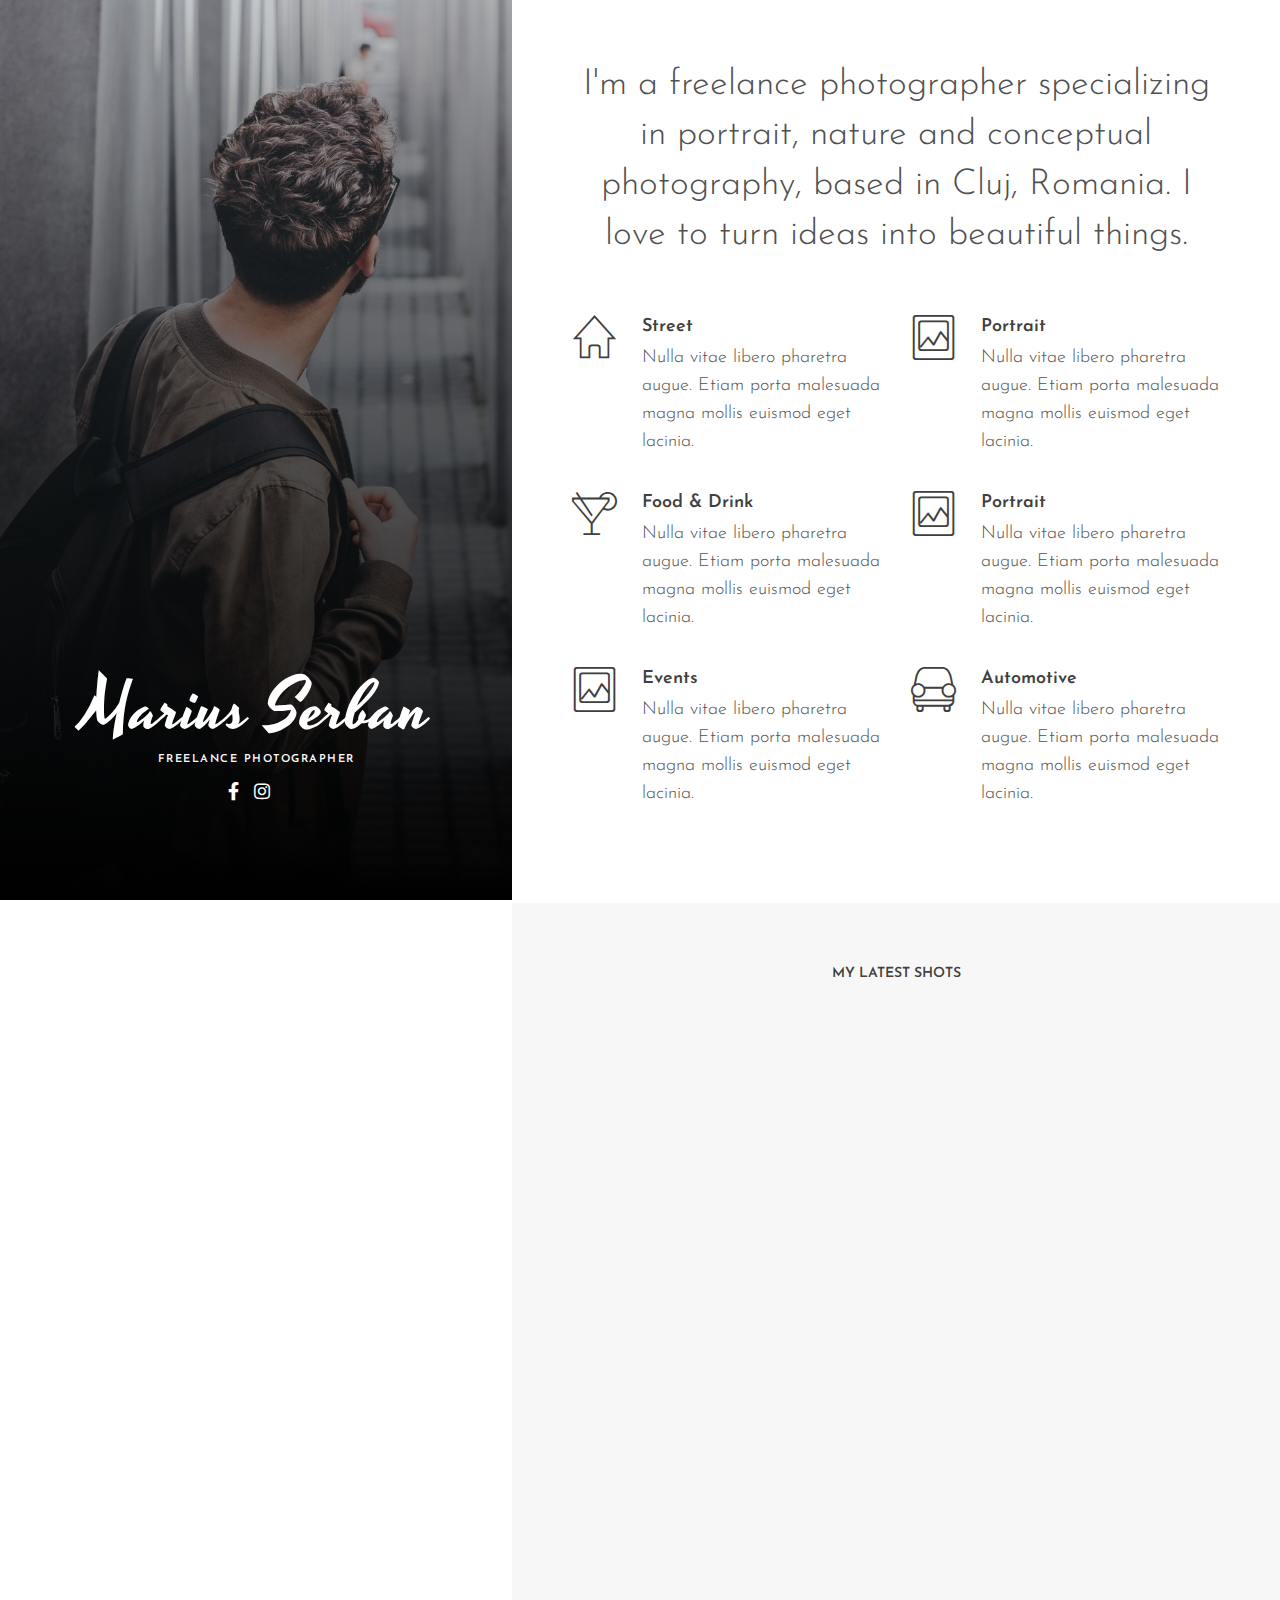
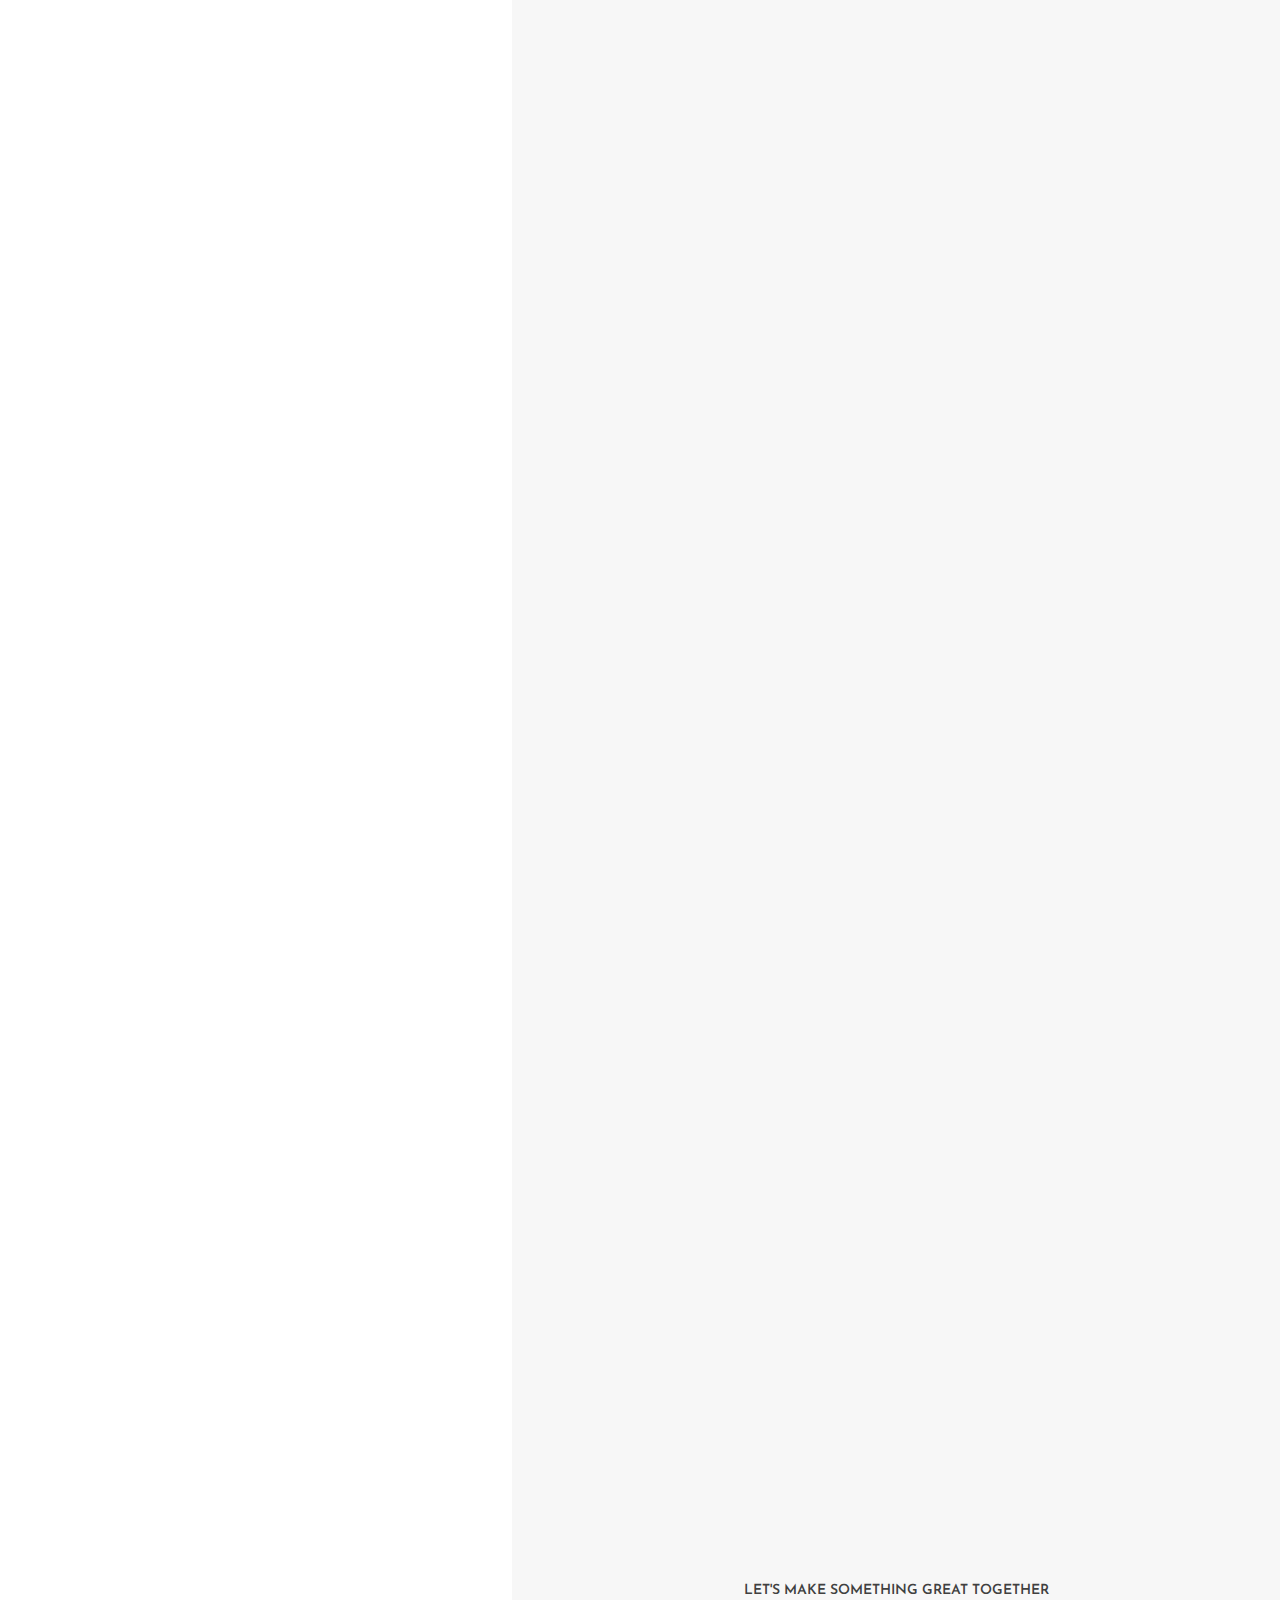
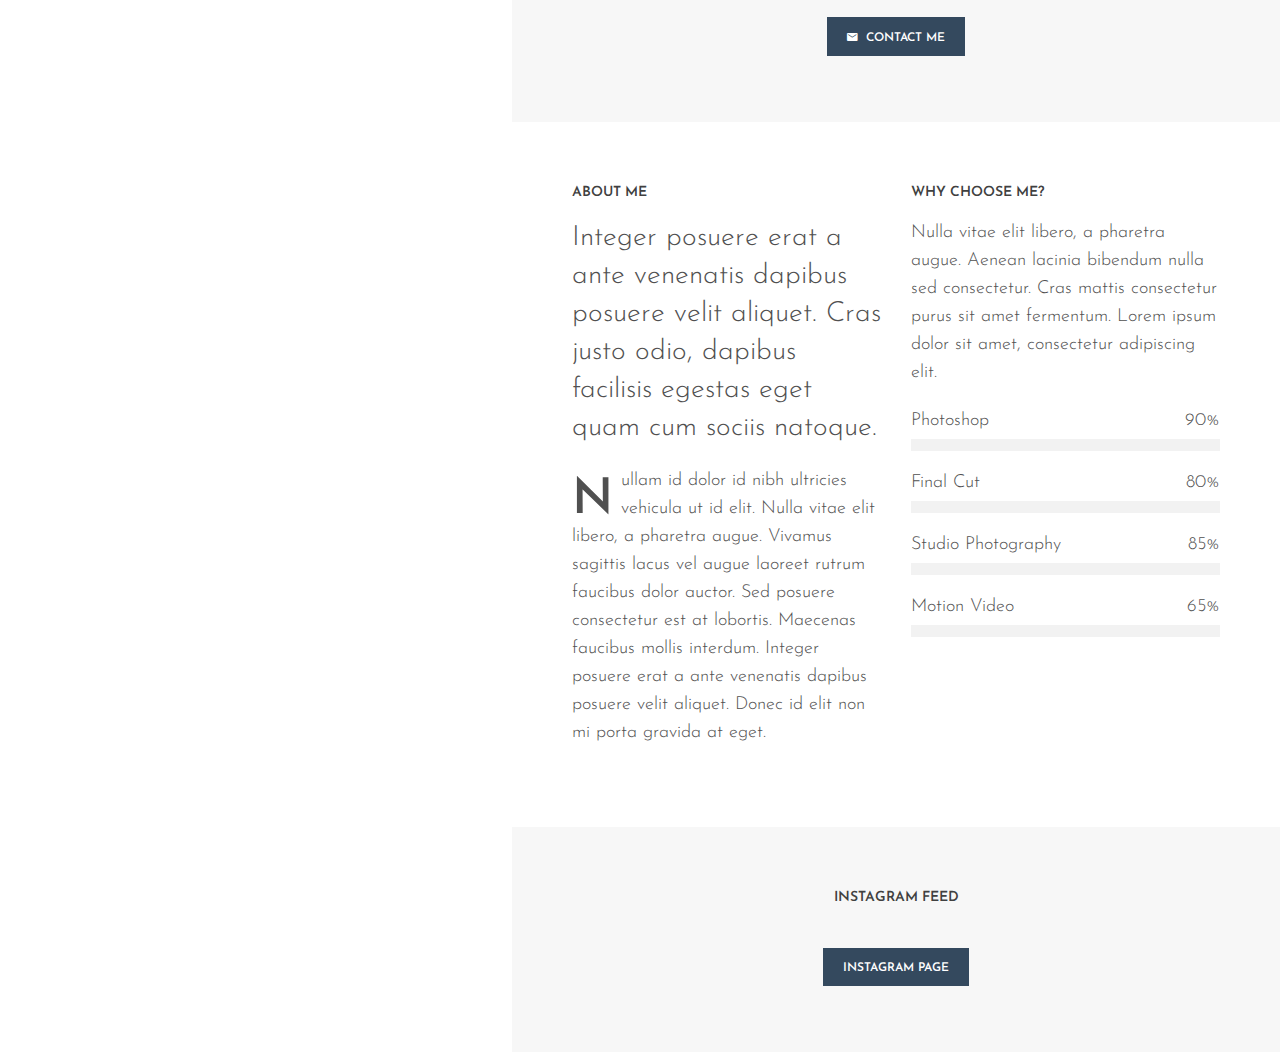
==== index.html @ 6bdd9903 "no message" ====
<!DOCTYPE html>
<html lang="en">
<head>
<meta charset="utf-8">
<meta name="viewport" content="width=device-width, initial-scale=1.0">
<meta name="description" content="">
<meta name="author" content="">
<link rel="shortcut icon" href="style/images/favicon.png">
<title>Marius</title>
<link rel="stylesheet" type="text/css" href="style/css/bootstrap.min.css">
<link rel="stylesheet" type="text/css" href="style/css/plugins.css">
<link rel="stylesheet" type="text/css" href="style.css">
<link rel="stylesheet" type="text/css" href="style/css/color/orange.css">
<link rel="stylesheet" type="text/css" href="style/type/icons.css">
<link href="https://cdnjs.cloudflare.com/ajax/libs/font-awesome/5.8.2/css/all.min.css" rel="stylesheet">
<link href="https://fonts.googleapis.com/css?family=Josefin+Sans:100,100i,300,300i,400,400i,600,600i,700,700i%7CYesteryear" rel="stylesheet">
</head>
<body>
<div class="content-wrapper">
  <div class="content-left">
    <div class="site-name">
      <div class="site-name-inner">
        <div class="logo"><a href="index.html">Marius Serban</a><span>freelance photographer</span></div>
        <ul class="social">
          <li> <a href="https://www.facebook.com/twistlemon/" target="_blank" rel="noopener noreferrer"><i class="fab fa-facebook-f"></i></a></li>
          <li> <a href="https://www.instagram.com/twistlemon/" target="_blank" rel="noopener noreferrer"><i class="fab fa-instagram"></i></a></li>
        </ul>
      </div>
    </div>
  </div>
  <div class="content-right">
    <div class="light-wrapper">
      <div class="inner">
        <div class="hero text-center">
          <p>I'm a freelance photographer specializing in portrait, nature and conceptual photography, based in Cluj, Romania. I love to turn ideas into beautiful things.</p>
        </div>
        <div class="row">
          <div class="col-sm-6">
            <div class="feature"> <span class="icon icon-m"><i class="budicon-home"></i></span>
              <h4>Street</h4>
              <p>Nulla vitae libero pharetra augue. Etiam porta malesuada magna mollis euismod eget lacinia.</p>
            </div>
          </div>
          <!--/column -->
          <div class="col-sm-6">
            <div class="feature"> <span class="icon icon-m"><i class="budicon-image"></i></span>
              <h4>Portrait</h4>
              <p>Nulla vitae libero pharetra augue. Etiam porta malesuada magna mollis euismod eget lacinia.</p>
            </div>
          </div>
          <!--/column -->
          <div class="col-sm-6">
            <div class="feature"> <span class="icon icon-m"><i class="budicon-cocktail"></i></span>
              <h4>Food & Drink</h4>
              <p>Nulla vitae libero pharetra augue. Etiam porta malesuada magna mollis euismod eget lacinia.</p>
            </div>
          </div>
          <!--/column -->
          <div class="col-sm-6">
            <div class="feature"> <span class="icon icon-m"><i class="budicon-image"></i></span>
              <h4>Portrait</h4>
              <p>Nulla vitae libero pharetra augue. Etiam porta malesuada magna mollis euismod eget lacinia.</p>
            </div>
          </div>
          <!--/column --> 
          <!--/column -->
          <div class="col-sm-6">
            <div class="feature"> <span class="icon icon-m"><i class="budicon-image"></i></span>
              <h4>Events</h4>
              <p>Nulla vitae libero pharetra augue. Etiam porta malesuada magna mollis euismod eget lacinia.</p>
            </div>
          </div>
          <!--/column --> 
          <!--/column -->
          <div class="col-sm-6">
            <div class="feature"> <span class="icon icon-m"><i class="budicon-car"></i></span>
              <h4>Automotive</h4>
              <p>Nulla vitae libero pharetra augue. Etiam porta malesuada magna mollis euismod eget lacinia.</p>
            </div>
          </div>
          <!--/column --> 
          
        </div>
        <!--/.row --> 
        
      </div>
      <!-- /.inner --> 
    </div>
    <!-- /.light-wrapper -->
    
    <div class="dark-wrapper">
      <div class="inner">
        <h2 class="section-title text-center">My Latest Shots</h2>
        <div class="collage-wrapper">
          <div id="collage-medium" class="collage effect-parent light-gallery">
            <div class="collage-image-wrapper">
              <div class="overlay"><a href="style/images/art/j1-full.jpg" class="lgitem" data-sub-html="#caption1"><img src="style/images/art/j1.jpg" style="width:675px; height:450px;" alt="" /></a>
                <div id="caption1" class="hidden">
                  <h3>Dapibus Mattis Magna</h3>
                  <p>Maecenas faucibus mollis interdum.</p>
                </div>
              </div>
            </div>
            <div class="collage-image-wrapper">
              <div class="overlay"><a href="style/images/art/j2-full.jpg" class="lgitem" data-sub-html="#caption2"><img src="style/images/art/j2.jpg" style="width:675px; height:450px;" alt="" /></a>
                <div id="caption2" class="hidden">
                  <h3>Nibh Sollicitudin Risus</h3>
                  <p>Integer posuere erat a ante venenatis dapibus posuere velit aliquet.</p>
                </div>
              </div>
            </div>
            <div class="collage-image-wrapper">
              <div class="overlay"><a href="style/images/art/j3-full.jpg" class="lgitem"><img src="style/images/art/j3.jpg" style="width:300px; height:450px;" alt="" /></a> </div>
            </div>
            <div class="collage-image-wrapper">
              <div class="overlay"><a href="style/images/art/j4-full.jpg" class="lgitem" data-sub-html="#caption4"><img src="style/images/art/j4.jpg" style="width:493px; height:450px;" alt="" /></a>
                <div id="caption4" class="hidden">
                  <h3>Nullam Cras Condimentum</h3>
                </div>
              </div>
            </div>
            <div class="collage-image-wrapper">
              <div class="overlay"><a href="style/images/art/j5-full.jpg" class="lgitem" data-sub-html="#caption5"><img src="style/images/art/j5.jpg" style="width:675px; height:450px;" alt="" /></a>
                <div id="caption5" class="hidden">
                  <h3>Ullamcorper Bibendum Ultricies</h3>
                  <p>Duis mollis, est non commodo luctus, nisi erat porttitor.</p>
                </div>
              </div>
            </div>
            <div class="collage-image-wrapper">
              <div class="overlay"><a href="style/images/art/j6-full.jpg" class="lgitem"><img src="style/images/art/j6.jpg" style="width:622px; height:450px;" alt="" /></a> </div>
            </div>
            <div class="collage-image-wrapper">
              <div class="overlay"><a href="style/images/art/j7-full.jpg" class="lgitem" data-sub-html="#caption7"><img src="style/images/art/j7.jpg" style="width:320px; height:450px;" alt="" /></a>
                <div id="caption7" class="hidden">
                  <h3>Mollis Sit Bibendum</h3>
                </div>
              </div>
            </div>
            <div class="collage-image-wrapper">
              <div class="overlay"><a href="style/images/art/j8-full.jpg" class="lgitem" data-sub-html="#caption8"><img src="style/images/art/j8.jpg" style="width:482px; height:450px;" alt="" /></a>
                <div id="caption8" class="hidden">
                  <h3>Malesuada Mollis Cras</h3>
                </div>
              </div>
            </div>
            <div class="collage-image-wrapper">
              <div class="overlay"><a href="style/images/art/j9-full.jpg" class="lgitem"><img src="style/images/art/j9.jpg" style="width:598px; height:450px;" alt="" /></a> </div>
            </div>
            <div class="collage-image-wrapper">
              <div class="overlay"><a href="style/images/art/j10-full.jpg" class="lgitem" data-sub-html="#caption10"><img src="style/images/art/j10.jpg" style="width:675px; height:450px;" alt="" /></a>
                <div id="caption10" class="hidden">
                  <h3>Malesuada Tellus Ridiculus</h3>
                  <p>Duis mollis, est non commodo luctus, nisi erat porttitor ligula.</p>
                </div>
              </div>
            </div>
            <div class="collage-image-wrapper">
              <div class="overlay"><a href="style/images/art/j11-full.jpg" class="lgitem" data-sub-html="#caption11"><img src="style/images/art/j11.jpg" style="width:675px; height:450px;" alt="" /></a>
                <div id="caption11" class="hidden">
                  <h3>Cursus Ligula Malesuada</h3>
                </div>
              </div>
            </div>
            <div class="collage-image-wrapper">
              <div class="overlay"><a href="style/images/art/j12-full.jpg" class="lgitem"><img src="style/images/art/j12.jpg" style="width:680px; height:450px;" alt="" /></a> </div>
            </div>
            <div class="collage-image-wrapper">
              <div class="overlay"><a href="style/images/art/j13-full.jpg" class="lgitem" data-sub-html="#caption13"><img src="style/images/art/j13.jpg" style="width:675px; height:450px;" alt="" /></a>
                <div id="caption13" class="hidden">
                  <h3>Mollis Vulputate Lorem</h3>
                </div>
              </div>
            </div>
            <div class="collage-image-wrapper">
              <div class="overlay"><a href="style/images/art/j14-full.jpg" class="lgitem" data-sub-html="#caption14"><img src="style/images/art/j14.jpg" style="width:300px; height:450px;" alt="" /></a>
                <div id="caption14" class="hidden">
                  <h3>Ligula Ullamcorper Fusce</h3>
                </div>
              </div>
            </div>
            <div class="collage-image-wrapper">
              <div class="overlay"><a href="style/images/art/j15-full.jpg" class="lgitem" data-sub-html="#caption15"><img src="style/images/art/j15.jpg" style="width:675px; height:450px;" alt="" /></a>
                <div id="caption15" class="hidden">
                  <h3>Tellus Consectetur Bibendum</h3>
                </div>
              </div>
            </div>
            <div class="collage-image-wrapper">
              <div class="overlay"><a href="style/images/art/j16-full.jpg" class="lgitem"><img src="style/images/art/j16.jpg" style="width:299px; height:450px;" alt="" /></a> </div>
            </div>
            <div class="collage-image-wrapper">
              <div class="overlay"><a href="style/images/art/j17-full.jpg" class="lgitem" data-sub-html="#caption17"><img src="style/images/art/j17.jpg" style="width:542px; height:450px;" alt="" /></a>
                <div id="caption17" class="hidden">
                  <h3>Ipsum Pellentesque Lorem Adipiscing</h3>
                  <p>Fusce dapibus, tellus ac cursus commodo, tortor mauris.</p>
                </div>
              </div>
            </div>
            <div class="collage-image-wrapper">
              <div class="overlay"><a href="style/images/art/j18-full.jpg" class="lgitem" data-sub-html="#caption18"><img src="style/images/art/j18.jpg" style="width:344px; height:450px;" alt="" /></a>
                <div id="caption18" class="hidden">
                  <h3>Condimentum Malesuada Ridiculus</h3>
                </div>
              </div>
            </div>
            <div class="collage-image-wrapper">
              <div class="overlay"><a href="style/images/art/j19-full.jpg" class="lgitem" data-sub-html="#caption19"><img src="style/images/art/j19.jpg" style="width:559px; height:450px;" alt="" /></a>
                <div id="caption19" class="hidden">
                  <h3>Cras Quam Venenatis</h3>
                </div>
              </div>
            </div>
            <div class="collage-image-wrapper">
              <div class="overlay"><a href="style/images/art/j20-full.jpg" class="lgitem" data-sub-html="#caption20"><img src="style/images/art/j20.jpg" style="width:308px; height:450px;" alt="" /></a>
                <div id="caption20" class="hidden">
                  <h3>Venenatis Pharetra Commodo</h3>
                </div>
              </div>
            </div>
            <div class="collage-image-wrapper">
              <div class="overlay"><a href="style/images/art/j21-full.jpg" class="lgitem"><img src="style/images/art/j21.jpg" style="width:639px; height:450px;" alt="" /></a> </div>
            </div>
          </div>
        </div>
        <div class="divide40"></div>
        <h2 class="section-title text-center">Let's make something great together</h2>
        <div class="text-center"><a href="index.html#modalcontact" data-toggle="modal" data-target="#modalcontact" class="btn btn-icon"><i class="ion-android-mail"></i> Contact Me</a></div>
        <div class="modal inverse-wrapper modal-transparent move-from-top" id="modalcontact" tabindex="-1" role="dialog"> <a href="index.html#" class="btn close-button" data-dismiss="modal" aria-label="Close"></a>
          <div class="modal-dialog modal-lg" role="document">
            <div class="modal-content">
              <div class="row">
                <div class="col-sm-4 text-center"> <span class="icon icon-m bm20"><i class="budicon-pin"></i></span>
                  <p>Moon Street Light Avenue<br>
                    14/05 Jupiter, JP 80630</p>
                </div>
                <!--/column -->
                <div class="col-sm-4 text-center"> <span class="icon icon-m bm20"><i class="budicon-telephone"></i></span>
                  <p>00 (123) 456 78 90<br>
                    00 (987) 654 32 10 </p>
                </div>
                <!--/column -->
                <div class="col-sm-4 text-center"> <span class="icon icon-m bm20"><i class="budicon-profile"></i></span>
                  <p><a class="nocolor line" href="mailto:#">manager@email.com</a><br>
                    <a class="nocolor line" href="mailto:#">asistant@email.com</a></p>
                </div>
                <!--/column --> 
              </div>
              <!--/.row -->
              
              <div class="divide50"></div>
              <h2 class="section-title text-center">Get in Touch</h2>
              <p class="text-center">Nullam quis risus eget urna mollis ornare vel eu leo. Fusce dapibus, tellus ac cursus commodo, tortor mauris condimentum nibh, ut fermentum massa justo sit amet risus. Integer posuere erat.</p>
              <div class="divide10"></div>
              <div class="form-container">
                <form action="contact/vanilla-form.php" method="post" class="vanilla vanilla-form" novalidate="novalidate">
                  <div class="row">
                    <div class="col-sm-6 rp10">
                      <div class="form-field">
                        <label>
                          <input type="text" name="name" placeholder="Your name" required="required">
                        </label>
                      </div>
                      <!--/.form-field --> 
                    </div>
                    <!--/column -->
                    <div class="col-sm-6 lp10">
                      <div class="form-field">
                        <label>
                          <input type="email" name="email" placeholder="Your e-mail" required="required">
                        </label>
                      </div>
                      <!--/.form-field --> 
                    </div>
                    <!--/column -->
                    <div class="col-sm-6 rp10">
                      <div class="form-field">
                        <label>
                          <input type="tel" name="tel" placeholder="Phone">
                        </label>
                      </div>
                      <!--/.form-field --> 
                    </div>
                    <!--/column -->
                    <div class="col-sm-6 lp10">
                      <div class="form-field">
                        <label class="custom-select">
                          <select name="department" required="required">
                            <option value="">Select Department</option>
                            <option value="Sales">Sales</option>
                            <option value="Marketing">Marketing</option>
                            <option value="Support">Customer Support</option>
                            <option value="Other">Other</option>
                          </select>
                          <span><!-- fake select handler --></span> </label>
                      </div>
                      <!--/.form-field --> 
                    </div>
                    <!--/column -->
                    
                    <div class="col-sm-12 text-center">
                      <textarea name="message" placeholder="Type your message here..." required="required"></textarea>
                      <div class="radio-set">
                        <label>Subject:</label>
                        <label>
                          <input type="radio" name="subject" value="General">
                          <span><!-- fake radio --></span> General</label>
                        <label>
                          <input type="radio" name="subject" value="Hi">
                          <span><!-- fake radio --></span> Say Hi</label>
                        <label>
                          <input type="radio" name="subject" value="Other">
                          <span><!-- fake radio --></span> Other</label>
                      </div>
                      <!--/.radio-set -->
                      <input type="submit" class="btn btn-submit" value="Send" data-error="Fix errors" data-processing="Sending..." data-success="Thank you!">
                      <footer class="notification-box"></footer>
                    </div>
                    <!--/column --> 
                    
                  </div>
                  <!--/.row -->
                  
                </form>
                <!--/.vanilla-form --> 
              </div>
              <!--/.form-container --> 
              
            </div>
          </div>
        </div>
        <!--/.modal --> 
        
      </div>
      <!-- /.inner --> 
    </div>
    <!-- /.dark-wrapper -->
    <div class="light-wrapper">
      <div class="inner">
        <div class="row">
          <div class="col-sm-6">
            <h2 class="section-title">About Me</h2>
            <p class="lead">Integer posuere erat a ante venenatis dapibus posuere velit aliquet. Cras justo odio, dapibus facilisis egestas eget quam cum sociis natoque.</p>
            <p><span class="dropcap">N</span>ullam id dolor id nibh ultricies vehicula ut id elit. Nulla vitae elit libero, a pharetra augue. Vivamus sagittis lacus vel augue laoreet rutrum faucibus dolor auctor. Sed posuere consectetur est at lobortis. Maecenas faucibus mollis interdum. Integer posuere erat a ante venenatis dapibus posuere velit aliquet. Donec id elit non mi porta gravida at eget.</p>
          </div>
          <!-- /column -->
          
          <div class="col-sm-6">
            <h2 class="section-title">Why Choose Me?</h2>
            <p>Nulla vitae elit libero, a pharetra augue. Aenean lacinia bibendum nulla sed consectetur. Cras mattis consectetur purus sit amet fermentum. Lorem ipsum dolor sit amet, consectetur adipiscing elit.</p>
            <ul class="progress-list">
              <li>
                <p>Photoshop <span>90%</span></p>
                <div class="progress plain forest">
                  <div class="bar" data-width="90"></div>
                </div>
              </li>
              <li>
                <p>Final Cut <span>80%</span></p>
                <div class="progress plain lime">
                  <div class="bar" data-width="80"></div>
                </div>
              </li>
              <li>
                <p>Studio Photography <span>85%</span></p>
                <div class="progress plain navy">
                  <div class="bar" data-width="85"></div>
                </div>
              </li>
              <li>
                <p>Motion Video <span>65%</span></p>
                <div class="progress plain rose">
                  <div class="bar" data-width="65"></div>
                </div>
              </li>
            </ul>
            <!-- /.progress-list --> 
            
          </div>
          <!-- /column --> 
        </div>
        <!-- /.row --> 
        
      </div>
      <!-- /.inner --> 
    </div>
    <!-- /.light-wrapper -->
    
    <div class="dark-wrapper">
      <div class="inner">
        <h2 class="section-title text-center">Instagram Feed</h2>
        <div class="tiles instagram">
          <div id="instafeed-full" class="items row row-offset-0"></div>
        </div>
        <!--/.tiles -->
        
        <div class="divide30"></div>
        <div class="text-center"><a href="https://www.instagram.com/twistlemon/" class="btn">Instagram page</a></div>
      </div>
      <!-- /.container --> 
    </div>
    <!-- /.inner --> 
    
  </div>
  <!-- /.content-right --> 
</div>
<!-- /.content-wrapper --> 
<!--<script async src='https://pepper.swat.io/embed.js?[base64]'></script>-->
<script type="text/javascript" src="style/js/jquery.min.js"></script> 
<script type="text/javascript" src="style/js/bootstrap.min.js"></script> 
<script type="text/javascript" src="style/js/plugins.js"></script> 
<script type="text/javascript" src="style/js/scripts.js"></script>
</body>
</html>
---- style/css/plugins.css ----
/*-------------------------------------------------------------------------------------
[TABLE OF CONTENTS]

01. LIGHTGALLERY
02. PRETTIFY
03. COLLAGEPLUS EFFECT
	
-------------------------------------------------------------------------------------*/
/*-----------------------------------------------------------------------------------*/
/*	01. LIGHTGALLERY
/*-----------------------------------------------------------------------------------*/
.lg-actions .lg-next,.lg-actions .lg-prev,.lg-sub-html,.lg-toolbar{background-color:rgba(0,0,0,.45);z-index:1080}#lg-counter,.lg-outer .lg-video-cont{vertical-align:middle;display:inline-block}@font-face{font-family:lg;src:url("../type/lg/lg-n1z373.eot");src:url("../type/lg/lg-.eot#iefixn1z373") format("embedded-opentype"),url("../type/lg/lg-n1z373.woff") format("woff"),url("../type/lg/lg-n1z373.ttf") format("truetype"),url("../type/lg/lg-n1z373.svg#lg") format("svg");font-weight:400;font-style:normal}.lg-icon{font-family:lg;speak:none;font-style:normal;font-weight:400;font-variant:normal;text-transform:none;line-height:1;-webkit-font-smoothing:antialiased;-moz-osx-font-smoothing:grayscale}.lg-actions .lg-next,.lg-actions .lg-prev{border-radius:2px;color:#999;cursor:pointer;display:block;font-size:22px;margin-top:-10px;padding:8px 10px 9px;position:absolute;top:50%}.lg-actions .lg-next.disabled,.lg-actions .lg-prev.disabled{pointer-events:none;opacity:.5}.lg-actions .lg-next:hover,.lg-actions .lg-prev:hover{color:#FFF}.lg-actions .lg-next{right:20px}.lg-actions .lg-next:before{content:"\e095"}.lg-actions .lg-prev{left:20px}.lg-actions .lg-prev:after{content:"\e094"}@-webkit-keyframes lg-right-end{0%,100%{left:0}50%{left:-30px}}@-moz-keyframes lg-right-end{0%,100%{left:0}50%{left:-30px}}@-ms-keyframes lg-right-end{0%,100%{left:0}50%{left:-30px}}@keyframes lg-right-end{0%,100%{left:0}50%{left:-30px}}@-webkit-keyframes lg-left-end{0%,100%{left:0}50%{left:30px}}@-moz-keyframes lg-left-end{0%,100%{left:0}50%{left:30px}}@-ms-keyframes lg-left-end{0%,100%{left:0}50%{left:30px}}@keyframes lg-left-end{0%,100%{left:0}50%{left:30px}}.lg-outer.lg-right-end .lg-object{-webkit-animation:lg-right-end .3s;-o-animation:lg-right-end .3s;animation:lg-right-end .3s;position:relative}.lg-outer.lg-left-end .lg-object{-webkit-animation:lg-left-end .3s;-o-animation:lg-left-end .3s;animation:lg-left-end .3s;position:relative}.lg-toolbar{left:0;position:absolute;top:0;width:100%}.lg-toolbar .lg-icon{color:#999;cursor:pointer;float:right;font-size:24px;height:47px;line-height:27px;padding:10px 0;text-align:center;width:50px;text-decoration:none!important;outline:0}.lg-toolbar .lg-icon:hover{color:#FFF}.lg-toolbar .lg-close:after{content:"\e070"}.lg-toolbar .lg-download:after{content:"\e0f2"}.lg-sub-html{bottom:0;color:#EEE;font-size:16px;left:0;padding:10px 40px;position:fixed;right:0;text-align:center}.lg-sub-html h4{margin:0;font-size:13px;font-weight:700}.lg-sub-html p{font-size:12px;margin:5px 0 0}#lg-counter{color:#999;font-size:16px;padding-left:20px;padding-top:12px}.lg-next,.lg-prev,.lg-toolbar{opacity:1;-webkit-transition:-webkit-transform .35s cubic-bezier(0,0,.25,1) 0s,opacity .35s cubic-bezier(0,0,.25,1) 0s;-moz-transition:-moz-transform .35s cubic-bezier(0,0,.25,1) 0s,opacity .35s cubic-bezier(0,0,.25,1) 0s;-o-transition:-o-transform .35s cubic-bezier(0,0,.25,1) 0s,opacity .35s cubic-bezier(0,0,.25,1) 0s;transition:transform .35s cubic-bezier(0,0,.25,1) 0s,opacity .35s cubic-bezier(0,0,.25,1) 0s}.lg-hide-items .lg-prev{opacity:0;-webkit-transform:translate3d(-10px,0,0);transform:translate3d(-10px,0,0)}.lg-hide-items .lg-next{opacity:0;-webkit-transform:translate3d(10px,0,0);transform:translate3d(10px,0,0)}.lg-hide-items .lg-toolbar{opacity:0;-webkit-transform:translate3d(0,-10px,0);transform:translate3d(0,-10px,0)}body:not(.lg-from-hash) .lg-outer.lg-start-zoom .lg-object{-webkit-transform:scale3d(.5,.5,.5);transform:scale3d(.5,.5,.5);opacity:0;-webkit-transition:-webkit-transform 250ms ease 0s,opacity 250ms!important;-moz-transition:-moz-transform 250ms ease 0s,opacity 250ms!important;-o-transition:-o-transform 250ms ease 0s,opacity 250ms!important;transition:transform 250ms ease 0s,opacity 250ms!important;-webkit-transform-origin:50% 50%;-moz-transform-origin:50% 50%;-ms-transform-origin:50% 50%;transform-origin:50% 50%}body:not(.lg-from-hash) .lg-outer.lg-start-zoom .lg-item.lg-complete .lg-object{-webkit-transform:scale3d(1,1,1);transform:scale3d(1,1,1);opacity:1}.lg-outer .lg-thumb-outer{background-color:#0D0A0A;bottom:0;position:absolute;width:100%;z-index:1080;max-height:350px;-webkit-transform:translate3d(0,100%,0);transform:translate3d(0,100%,0);-webkit-transition:-webkit-transform .25s cubic-bezier(0,0,.25,1) 0s;-moz-transition:-moz-transform .25s cubic-bezier(0,0,.25,1) 0s;-o-transition:-o-transform .25s cubic-bezier(0,0,.25,1) 0s;transition:transform .25s cubic-bezier(0,0,.25,1) 0s}.lg-outer .lg-thumb-outer.lg-grab .lg-thumb-item{cursor:-webkit-grab;cursor:-moz-grab;cursor:-o-grab;cursor:-ms-grab;cursor:grab}.lg-outer .lg-thumb-outer.lg-grabbing .lg-thumb-item{cursor:move;cursor:-webkit-grabbing;cursor:-moz-grabbing;cursor:-o-grabbing;cursor:-ms-grabbing;cursor:grabbing}.lg-outer .lg-thumb-outer.lg-dragging .lg-thumb{-webkit-transition-duration:0s!important;transition-duration:0s!important}.lg-outer.lg-thumb-open .lg-thumb-outer{-webkit-transform:translate3d(0,0,0);transform:translate3d(0,0,0)}.lg-outer .lg-thumb{padding:10px 0;height:100%;margin-bottom:-5px}.lg-outer .lg-thumb-item{cursor:pointer;float:left;overflow:hidden;height:100%;border:2px solid #FFF;border-radius:4px;margin-bottom:5px}@media (min-width:1025px){.lg-outer .lg-thumb-item{-webkit-transition:border-color .25s ease;-o-transition:border-color .25s ease;transition:border-color .25s ease}}.lg-outer .lg-thumb-item.active,.lg-outer .lg-thumb-item:hover{border-color:#a90707}.lg-outer .lg-thumb-item img{width:100%;height:100%}.lg-outer.lg-has-thumb .lg-item{padding-bottom:120px}.lg-outer.lg-can-toggle .lg-item{padding-bottom:0}.lg-outer.lg-pull-caption-up .lg-sub-html{-webkit-transition:bottom .25s ease;-o-transition:bottom .25s ease;transition:bottom .25s ease}.lg-outer.lg-pull-caption-up.lg-thumb-open .lg-sub-html{bottom:100px}.lg-outer .lg-toogle-thumb{background-color:#0D0A0A;border-radius:2px 2px 0 0;color:#999;cursor:pointer;font-size:24px;height:39px;line-height:27px;padding:5px 0;position:absolute;right:20px;text-align:center;top:-39px;width:50px}.lg-outer .lg-toogle-thumb:after{content:"\e1ff"}.lg-outer .lg-toogle-thumb:hover{color:#FFF}.lg-outer .lg-video-cont{max-width:1140px;max-height:100%;width:100%;padding:0 5px}.lg-outer .lg-video{width:100%;height:0;padding-bottom:56.25%;overflow:hidden;position:relative}.lg-outer .lg-video .lg-object{display:inline-block;position:absolute;top:0;left:0;width:100%!important;height:100%!important}.lg-outer .lg-video .lg-video-play{width:84px;height:59px;position:absolute;left:50%;top:50%;margin-left:-42px;margin-top:-30px;z-index:1080;cursor:pointer}.lg-outer .lg-has-vimeo .lg-video-play{background:url("http://themes.iki-bir.com/juno10/style/img/vimeo-play.png") no-repeat}.lg-outer .lg-has-vimeo:hover .lg-video-play{background:url("http://themes.iki-bir.com/juno10/style/img/vimeo-play.png") 0 -58px no-repeat}.lg-outer .lg-has-html5 .lg-video-play{background:url("http://themes.iki-bir.com/juno10/style/img/video-play.png") no-repeat;height:64px;margin-left:-32px;margin-top:-32px;width:64px;opacity:.8}.lg-outer .lg-has-html5:hover .lg-video-play{opacity:1}.lg-outer .lg-has-youtube .lg-video-play{background:url("http://themes.iki-bir.com/juno10/style/img/youtube-play.png") no-repeat}.lg-outer .lg-has-youtube:hover .lg-video-play{background:url("http://themes.iki-bir.com/juno10/style/img/youtube-play.png") 0 -60px no-repeat}.lg-outer .lg-video-object{width:100%!important;height:100%!important;position:absolute;top:0;left:0}.lg-outer .lg-has-video .lg-video-object{visibility:hidden}.lg-outer .lg-has-video.lg-video-palying .lg-object,.lg-outer .lg-has-video.lg-video-palying .lg-video-play{display:none}.lg-outer .lg-has-video.lg-video-palying .lg-video-object{visibility:visible}.lg-progress-bar{background-color:#333;height:5px;left:0;position:absolute;top:0;width:100%;z-index:1080;opacity:0;-webkit-transition:opacity 80ms ease 0s;-moz-transition:opacity 80ms ease 0s;-o-transition:opacity 80ms ease 0s;transition:opacity 80ms ease 0s}.lg-progress-bar .lg-progress{background-color:#a90707;height:5px;width:0}.lg-progress-bar.lg-start .lg-progress{width:100%}.lg-show-autoplay .lg-progress-bar{opacity:1}.lg-autoplay-button:after{content:"\e01d"}.lg-show-autoplay .lg-autoplay-button:after{content:"\e01a"}.lg-outer.lg-css3.lg-zoom-dragging .lg-item.lg-complete.lg-zoomable .lg-image,.lg-outer.lg-css3.lg-zoom-dragging .lg-item.lg-complete.lg-zoomable .lg-img-wrap{-webkit-transition-duration:0s;transition-duration:0s}.lg-outer .lg-item.lg-complete.lg-zoomable .lg-img-wrap{-webkit-transition:-webkit-transform .3s ease 0s;-moz-transition:-moz-transform .3s ease 0s;-o-transition:-o-transform .3s ease 0s;transition:transform .3s ease 0s;-webkit-transform:translate3d(0,0,0);transform:translate3d(0,0,0);-webkit-backface-visibility:hidden;-moz-backface-visibility:hidden;backface-visibility:hidden}.lg-outer .lg-item.lg-complete.lg-zoomable .lg-image{-webkit-transform:scale3d(1,1,1);transform:scale3d(1,1,1);-webkit-transition:-webkit-transform .3s ease 0s,opacity .15s!important;-moz-transition:-moz-transform .3s ease 0s,opacity .15s!important;-o-transition:-o-transform .3s ease 0s,opacity .15s!important;transition:transform .3s ease 0s,opacity .15s!important;-webkit-transform-origin:0 0;-moz-transform-origin:0 0;-ms-transform-origin:0 0;transform-origin:0 0;-webkit-backface-visibility:hidden;-moz-backface-visibility:hidden;backface-visibility:hidden}#lg-zoom-in:after{content:"\e311"}#lg-zoom-out{opacity:.5;pointer-events:none}#lg-zoom-out:after{content:"\e312"}.lg-zoomed #lg-zoom-out{opacity:1;pointer-events:auto}.lg-outer .lg-pager-outer{bottom:60px;left:0;position:absolute;right:0;text-align:center;z-index:1080;height:10px}.lg-outer .lg-pager-outer.lg-pager-hover .lg-pager-cont{overflow:visible}.lg-outer .lg-pager-cont{cursor:pointer;display:inline-block;overflow:hidden;position:relative;vertical-align:top;margin:0 5px}.lg-outer .lg-pager-cont:hover .lg-pager-thumb-cont{opacity:1;-webkit-transform:translate3d(0,0,0);transform:translate3d(0,0,0)}.lg-outer .lg-pager-cont.lg-pager-active .lg-pager{box-shadow:0 0 0 2px #fff inset}.lg-outer .lg-pager-thumb-cont{background-color:#fff;color:#FFF;bottom:100%;height:83px;left:0;margin-bottom:20px;margin-left:-60px;opacity:0;padding:5px;position:absolute;width:120px;border-radius:3px;-webkit-transition:opacity .15s ease 0s,-webkit-transform .15s ease 0s;-moz-transition:opacity .15s ease 0s,-moz-transform .15s ease 0s;-o-transition:opacity .15s ease 0s,-o-transform .15s ease 0s;transition:opacity .15s ease 0s,transform .15s ease 0s;-webkit-transform:translate3d(0,5px,0);transform:translate3d(0,5px,0)}.lg-outer .lg-pager-thumb-cont img{width:100%;height:100%}.lg-outer .lg-pager{background-color:rgba(255,255,255,.5);border-radius:50%;box-shadow:0 0 0 8px rgba(255,255,255,.7) inset;display:block;height:12px;-webkit-transition:box-shadow .3s ease 0s;-o-transition:box-shadow .3s ease 0s;transition:box-shadow .3s ease 0s;width:12px}.lg-outer .lg-pager:focus,.lg-outer .lg-pager:hover{box-shadow:0 0 0 8px #fff inset}.lg-outer .lg-caret{border-left:10px solid transparent;border-right:10px solid transparent;border-top:10px dashed;bottom:-10px;display:inline-block;height:0;left:50%;margin-left:-5px;position:absolute;vertical-align:middle;width:0}.lg-outer,.lg-outer .lg,.lg-outer .lg-inner{width:100%;height:100%}.lg-fullscreen:after{content:"\e20c"}.lg-fullscreen-on .lg-fullscreen:after{content:"\e20d"}.group:after,.group:before{display:table;content:"";line-height:0}.group:after{clear:both}.lg-outer{position:fixed;top:0;left:0;z-index:1050;opacity:0;-webkit-transition:opacity .15s ease 0s;-o-transition:opacity .15s ease 0s;transition:opacity .15s ease 0s}.lg-outer *{-webkit-box-sizing:border-box;-moz-box-sizing:border-box;box-sizing:border-box}.lg-outer.lg-visible{opacity:1}.lg-outer.lg-css3 .lg-item.lg-current,.lg-outer.lg-css3 .lg-item.lg-next-slide,.lg-outer.lg-css3 .lg-item.lg-prev-slide{-webkit-transition-duration:inherit!important;transition-duration:inherit!important;-webkit-transition-timing-function:inherit!important;transition-timing-function:inherit!important}.lg-outer.lg-css3.lg-dragging .lg-item.lg-current,.lg-outer.lg-css3.lg-dragging .lg-item.lg-next-slide,.lg-outer.lg-css3.lg-dragging .lg-item.lg-prev-slide{-webkit-transition-duration:0s!important;transition-duration:0s!important;opacity:1}.lg-outer.lg-grab img.lg-object{cursor:-webkit-grab;cursor:-moz-grab;cursor:-o-grab;cursor:-ms-grab;cursor:grab}.lg-outer.lg-grabbing img.lg-object{cursor:move;cursor:-webkit-grabbing;cursor:-moz-grabbing;cursor:-o-grabbing;cursor:-ms-grabbing;cursor:grabbing}.lg-outer .lg{position:relative;overflow:hidden;margin-left:auto;margin-right:auto;max-width:100%;max-height:100%}.lg-outer .lg-inner{position:absolute;left:0;top:0;white-space:nowrap}.lg-outer .lg-item{background:url("http://themes.iki-bir.com/juno10/style/img/loading.gif") center center no-repeat;display:none!important}.lg-outer.lg-css .lg-current,.lg-outer.lg-css3 .lg-current,.lg-outer.lg-css3 .lg-next-slide,.lg-outer.lg-css3 .lg-prev-slide{display:inline-block!important}.lg-outer .lg-img-wrap,.lg-outer .lg-item{display:inline-block;text-align:center;position:absolute;width:100%;height:100%}.lg-outer .lg-img-wrap:before,.lg-outer .lg-item:before{content:"";display:inline-block;height:50%;width:1px;margin-right:-1px}.lg-outer .lg-img-wrap{position:static;padding:0 5px}.lg-outer .lg-item.lg-complete{background-image:none}.lg-outer .lg-item.lg-current{z-index:1060}.lg-outer .lg-image{display:inline-block;vertical-align:middle;max-width:100%;max-height:100%;width:auto!important;height:auto!important}.lg-outer.lg-show-after-load .lg-item .lg-object,.lg-outer.lg-show-after-load .lg-item .lg-video-play{opacity:0;-webkit-transition:opacity .15s ease 0s;-o-transition:opacity .15s ease 0s;transition:opacity .15s ease 0s}.lg-outer.lg-show-after-load .lg-item.lg-complete .lg-object,.lg-outer.lg-show-after-load .lg-item.lg-complete .lg-video-play{opacity:1}.lg-outer .lg-empty-html,.lg-outer.lg-hide-download #lg-download{display:none}.lg-backdrop{position:fixed;top:0;left:0;right:0;bottom:0;z-index:1040;background-color:#000;opacity:0;-webkit-transition:opacity .15s ease 0s;-o-transition:opacity .15s ease 0s;transition:opacity .15s ease 0s}.lg-backdrop.in{opacity:1}.lg-css3.lg-no-trans .lg-current,.lg-css3.lg-no-trans .lg-next-slide,.lg-css3.lg-no-trans .lg-prev-slide{-webkit-transition:none 0s ease 0s!important;-moz-transition:none 0s ease 0s!important;-o-transition:none 0s ease 0s!important;transition:none 0s ease 0s!important}.lg-css3.lg-use-css3 .lg-item,.lg-css3.lg-use-left .lg-item{-webkit-backface-visibility:hidden;-moz-backface-visibility:hidden;backface-visibility:hidden}.lg-css3.lg-fade .lg-item{opacity:0}.lg-css3.lg-fade .lg-item.lg-current{opacity:1}.lg-css3.lg-fade .lg-item.lg-current,.lg-css3.lg-fade .lg-item.lg-next-slide,.lg-css3.lg-fade .lg-item.lg-prev-slide{-webkit-transition:opacity .1s ease 0s;-moz-transition:opacity .1s ease 0s;-o-transition:opacity .1s ease 0s;transition:opacity .1s ease 0s}.lg-css3.lg-slide.lg-use-css3 .lg-item{opacity:0}.lg-css3.lg-slide.lg-use-css3 .lg-item.lg-prev-slide{-webkit-transform:translate3d(-100%,0,0);transform:translate3d(-100%,0,0)}.lg-css3.lg-slide.lg-use-css3 .lg-item.lg-next-slide{-webkit-transform:translate3d(100%,0,0);transform:translate3d(100%,0,0)}.lg-css3.lg-slide.lg-use-css3 .lg-item.lg-current{-webkit-transform:translate3d(0,0,0);transform:translate3d(0,0,0);opacity:1}.lg-css3.lg-slide.lg-use-css3 .lg-item.lg-current,.lg-css3.lg-slide.lg-use-css3 .lg-item.lg-next-slide,.lg-css3.lg-slide.lg-use-css3 .lg-item.lg-prev-slide{-webkit-transition:-webkit-transform 1s cubic-bezier(0,0,.25,1) 0s,opacity .1s ease 0s;-moz-transition:-moz-transform 1s cubic-bezier(0,0,.25,1) 0s,opacity .1s ease 0s;-o-transition:-o-transform 1s cubic-bezier(0,0,.25,1) 0s,opacity .1s ease 0s;transition:transform 1s cubic-bezier(0,0,.25,1) 0s,opacity .1s ease 0s}.lg-css3.lg-slide.lg-use-left .lg-item{opacity:0;position:absolute;left:0}.lg-css3.lg-slide.lg-use-left .lg-item.lg-prev-slide{left:-100%}.lg-css3.lg-slide.lg-use-left .lg-item.lg-next-slide{left:100%}.lg-css3.lg-slide.lg-use-left .lg-item.lg-current{left:0;opacity:1}.lg-css3.lg-slide.lg-use-left .lg-item.lg-current,.lg-css3.lg-slide.lg-use-left .lg-item.lg-next-slide,.lg-css3.lg-slide.lg-use-left .lg-item.lg-prev-slide{-webkit-transition:left 1s cubic-bezier(0,0,.25,1) 0s,opacity .1s ease 0s;-moz-transition:left 1s cubic-bezier(0,0,.25,1) 0s,opacity .1s ease 0s;-o-transition:left 1s cubic-bezier(0,0,.25,1) 0s,opacity .1s ease 0s;transition:left 1s cubic-bezier(0,0,.25,1) 0s,opacity .1s ease 0s}
/*-----------------------------------------------------------------------------------*/
/*	02. PRETTIFY
/*-----------------------------------------------------------------------------------*/
.com { color: #93a1a1; }
.lit { color: #195f91; }
.pun, .opn, .clo { color: #93a1a1; }
.fun { color: #dc322f; }
.str, .atv { color: #D14; }
.kwd, .prettyprint .tag { color: #1e347b; }
.typ, .atn, .dec, .var { color: teal; }
.pln { color: #48484c; }

.prettyprint {
  padding: 8px;
  background-color: #f7f7f9;
  border: 1px solid #e1e1e8;
}
.prettyprint.linenums {
  -webkit-box-shadow: inset 40px 0 0 #fbfbfc, inset 41px 0 0 #ececf0;
     -moz-box-shadow: inset 40px 0 0 #fbfbfc, inset 41px 0 0 #ececf0;
          box-shadow: inset 40px 0 0 #fbfbfc, inset 41px 0 0 #ececf0;
}

/* Specify class=linenums on a pre to get line numbering */
ol.linenums {
  margin: 0 0 0 33px; /* IE indents via margin-left */
  padding: 0 0 0 2px;
}
ol.linenums li {
  padding-left: 12px;
  color: #bebec5;
  line-height: 20px;
  text-shadow: 0 1px 0 #fff;
}
/*-----------------------------------------------------------------------------------*/
/*	03. COLLAGEPLUS EFFECT
/*-----------------------------------------------------------------------------------*/
.effect-parent {
    -webkit-perspective: 1300px;
    -moz-perspective: 1300px;
    perspective: 1300px;
}
.effect-1 {
    -webkit-transform-style: preserve-3d;
    -moz-transform-style: preserve-3d;
    transform-style: preserve-3d;
    -webkit-transform-origin: 50% 50% -300px;
    -moz-transform-origin: 50% 50% -300px;
    transform-origin: 50% 50% -300px;
    -webkit-transform: rotateX(-180deg);
    -moz-transform: rotateX(-180deg);
    transform: rotateX(-180deg);
    -webkit-animation: fly ease-in-out forwards;
    -moz-animation: fly ease-in-out forwards;
    animation: fly ease-in-out forwards;
}
@-webkit-keyframes fly {
    100% {
        -webkit-transform: rotateX(0deg);
        opacity: 1;
        -webkit-transform-origin: 50% 50% 0;
    }
}
@-moz-keyframes fly {
    100% {
        -moz-transform: rotateX(0deg);
        opacity: 1;
        -moz-transform-origin: 50% 50% 0;
    }
}
@keyframes fly {
    100% {
        transform: rotateX(0deg);
        opacity: 1;
        transform-origin: 50% 50% 0;
    }
}
.effect-2 {
    -webkit-transform: translateY(0);
    -moz-transform: translateY(0);
    transform: translateY(0);
    -webkit-animation: moveUp ease forwards;
    -moz-animation: moveUp ease forwards;
    animation: moveUp ease forwards;
}
@-webkit-keyframes moveUp {
    to {
        -webkit-transform: translateY(0);
        opacity: 1;
    }
}
@-moz-keyframes moveUp {
    to {
        -moz-transform: translateY(0);
        opacity: 1;
    }
}
@keyframes moveUp {
    to {
        transform: translateY(0);
        opacity: 1;
    }
}
.effect-3 {
    -webkit-transform-style: preserve-3d;
    -moz-transform-style: preserve-3d;
    transform-style: preserve-3d;
    -webkit-transform: translateZ(400px) translateY(300px) rotateX(-90deg);
    -moz-transform: translateZ(400px) translateY(300px) rotateX(-90deg);
    transform: translateZ(400px) translateY(300px) rotateX(-90deg);
    -webkit-animation: fallPerspective ease-in-out forwards;
    -moz-animation: fallPerspective ease-in-out forwards;
    animation: fallPerspective ease-in-out forwards;
}
@-webkit-keyframes fallPerspective {
    100% {
        -webkit-transform: translateZ(0px) translateY(0px) rotateX(0deg);
        opacity: 1;
    }
}
@-moz-keyframes fallPerspective {
    100% {
        -moz-transform: translateZ(0px) translateY(0px) rotateX(0deg);
        opacity: 1;
    }
}
@keyframes fallPerspective {
    100% {
        transform: translateZ(0px) translateY(0px) rotateX(0deg);
        opacity: 1;
    }
}
.effect-4 {
    -webkit-transform-style: preserve-3d;
    -moz-transform-style: preserve-3d;
    transform-style: preserve-3d;
    -webkit-transform-origin: 0% 0%;
    -moz-transform-origin: 0% 0%;
    transform-origin: 0% 0%;
    -webkit-transform: rotateX(-80deg);
    -moz-transform: rotateX(-80deg);
    transform: rotateX(-80deg);
    -webkit-animation: flip ease-in-out forwards;
    -moz-animation: flip ease-in-out forwards;
    animation: flip ease-in-out forwards;
}
@-webkit-keyframes flip {
    100% {
        -webkit-transform: rotateX(0deg);
        opacity: 1;
    }
}
@-moz-keyframes flip {
    100% {
        -moz-transform: rotateX(0deg);
        opacity: 1;
    }
}
@keyframes flip {
    100% {
        transform: rotateX(0deg);
        opacity: 1;
    }
}
.effect-5 {
    -webkit-transform-style: preserve-3d;
    -moz-transform-style: preserve-3d;
    transform-style: preserve-3d;
    -webkit-transform: rotateY(-180deg);
    -moz-transform: rotateY(-180deg);
    transform: rotateY(-180deg);
    -webkit-animation: moveUp ease-in-out forwards;
    -moz-animation: moveUp ease-in-out forwards;
    animation: moveUp ease-in-out forwards;
}
.effect-6 {
    -webkit-transform: scale(0.638) translate(-179px);
    -moz-transform: scale(0.638) translate(-179px);
    transform: scale(0.638) translate(-179px);
    -webkit-animation: moveUp ease-in-out forwards;
    -moz-animation: moveUp ease-in-out forwards;
    animation: moveUp ease-in-out forwards;
}
.effect-duration-1 {
    -webkit-animation-duration: .4s;
    -moz-animation-duration: .4s;
    animation-duration: .4s;
}
.effect-duration-2 {
    -webkit-animation-duration: 1s;
    -moz-animation-duration: 1s;
    animation-duration: 1s;
}
.effect-duration-3 {
    -webkit-animation-duration: .6s;
    -moz-animation-duration: .6s;
    animation-duration: .6s;
}
.effect-duration-4 {
    -webkit-animation-duration: .7s;
    -moz-animation-duration: .7s;
    animation-duration: .7s;
}
.effect-duration-5 {
    -webkit-animation-duration: .8s;
    -moz-animation-duration: .8s;
    animation-duration: .8s;
}
.effect-duration-6 {
    -webkit-animation-duration: .9s;
    -moz-animation-duration: .9s;
    animation-duration: .9s;
}
.effect-duration-7 {
    -webkit-animation-duration: .95s;
    -moz-animation-duration: .95s;
    animation-duration: .95s;
}
.effect-duration-8 {
    -webkit-animation-duration: 1s;
    -moz-animation-duration: 1s;
    animation-duration: 1s;
}
.effect-duration-9 {
    -webkit-animation-duration: 1.05s;
    -moz-animation-duration: 1.05s;
    animation-duration: 1.05s;
}
.effect-duration-10 {
    -webkit-animation-duration: 1.1s;
    -moz-animation-duration: 1.1s;
    animation-duration: 1.1s;
}
---- style.css ----
/*-------------------------------------------------------------------------------------
Theme Name:	Juno 10
Theme URI: 	http://themes.iki-bir.com/juno10
Version:	1.0.4
Author:		elemis
-------------------------------------------------------------------------------------*/
/*-------------------------------------------------------------------------------------
[TABLE OF CONTENTS]

00. RESET
01. GENERAL
02. BUTTON
03. THUMBNAIL OVERLAY
04. TILES
05. COLLAGE
06. FACTS
07. TOOLTIP
08. TABS
09. ACCORDION / TOGGLE
10. PROGRESS BAR
11. FORMS
12. SOCIAL ICONS
13. LIGHTGALLERY
14. DIVIDERS
15. RESPONSIVE
	
font-family: 'Josefin Sans', sans-serif;
text: #505050
hover: #e79965
headings: #404040
	
-------------------------------------------------------------------------------------*/
/*-----------------------------------------------------------------------------------*/
/*	00. RESET
/*-----------------------------------------------------------------------------------*/

*,
*:before,
*:after {
    -webkit-box-sizing: border-box;
    -moz-box-sizing: border-box;
    box-sizing: border-box;
}
:focus {
    outline: 0 !important
}
.fit-vids-style {
    display: none
}
figure {
    margin: 0;
    padding: 0;
}
figure img {
    max-width: 100%
}
iframe {
    border: none
}
::selection {
    background: #ebe0d8;
    /* Safari */
    
    color: #2f2f2f;
}
::-moz-selection {
    background: #ebe0d8;
    /* Firefox */
    
    color: #2f2f2f;
}
.lg-outer .lg-item:after {
    content: "";
    height: 34px !important;
    width: 34px !important;
    position: absolute;
    top: 50%;
    left: 50%;
    margin-top: -17px;
    margin-left: -17px;
    background-color: transparent;
    -webkit-transform: translateZ();
    transform: translateZ();
    -webkit-animation-iteration-count: infinite;
    animation-iteration-count: infinite;
    -webkit-animation-timing-function: linear;
    animation-timing-function: linear;
    -webkit-animation-duration: .8s;
    animation-duration: .8s;
    -webkit-animation-name: rotation;
    animation-name: rotation;
    border-radius: 100%;
    background: none;
}
.cbp:after,
.cbp-lazyload:after,
.cbp-popup-loadingBox:after,
.cbp-popup-singlePageInline:after {
    border-left: 3px solid rgba(28, 28, 28, 0.08);
    border-right: 3px solid rgba(28, 28, 28, 0.08);
    border-bottom: 3px solid rgba(28, 28, 28, 0.08);
    border-top: 3px solid #e79965;
}
.lg-outer .lg-item:after {
    border-left: 3px solid rgba(80, 80, 80, 0.2);
    border-right: 3px solid rgba(80, 80, 80, 0.2);
    border-bottom: 3px solid rgba(80, 80, 80, 0.2);
    border-top: 3px solid #e79965;
}
@-webkit-keyframes rotation {
    from {
        -webkit-transform: rotate(0deg)
    }
    to {
        -webkit-transform: rotate(359deg)
    }
}
@-moz-keyframes rotation {
    from {
        -moz-transform: rotate(0deg)
    }
    to {
        -moz-transform: rotate(359deg)
    }
}
@-o-keyframes rotation {
    from {
        -o-transform: rotate(0deg)
    }
    to {
        -o-transform: rotate(359deg)
    }
}
@keyframes rotation {
    from {
        transform: rotate(0deg)
    }
    to {
        transform: rotate(359deg)
    }
}
.pageloader {
    overflow: auto !important;
}
#preloader-percent-progress {
    margin-top: 0 !important;
    font-weight: 300;
}
#preloader-bar-progress {
    background: rgba(0, 0, 0, 0.9) !important
}
/*-----------------------------------------------------------------------------------*/
/*	01. GENERAL
/*-----------------------------------------------------------------------------------*/

body {
    overflow-x: hidden;
    font-size: 18px;
    font-weight: 300;
    -webkit-font-smoothing: antialiased;
    -moz-osx-font-smoothing: grayscale;
    -webkit-text-size-adjust: 100%;
    color: #505050;
    font-family: 'Josefin Sans', sans-serif;
    background: #fff;
}
.container {
    padding-right: 0;
    padding-left: 0;
}
.container-fluid {
    padding-left: 15px;
    padding-right: 15px
}
.navbar .container-fluid {
    padding-left: 30px;
    padding-right: 30px;
}
body,
li,
address {
    line-height: 28px
}
input,
button,
select,
textarea {
    font-family: inherit;
    font-weight: 300;
    color: inherit !important;
}
p {
    margin: 0 0 20px
}
a {
    color: #e79965;
    transition: all 150ms ease-in;
}
a.line {
    transition: border 0.2s;
    padding-bottom: 0;
    border-bottom: 1px solid transparent;
}
a.line:hover {
    border-bottom: 1px solid #e79965;
    transition: border 0.2s;
}
a:hover,
a:focus {
    color: #e79965;
    text-decoration: none;
}
.nocolor,
.email-link {
    color: #505050 !important
}
.nocolor:hover,
.email-link:hover,
footer a:hover {
    color: #e79965 !important
}
strong {
    font-weight: 600
}
hr {
    border: 0;
    padding: 0;
    margin: 0;
    border-bottom: 1px solid rgba(0, 0, 0, 0.12) !important;
    padding-top: 60px;
    margin-bottom: 60px;
}
h1,
h2,
h3,
h4,
h5,
h6 {
    margin-top: 0;
    color: #404040;
    margin-bottom: 10px;
    font-weight: 600;
}
h1 {
    font-size: 28px;
    line-height: 34px;
}
h2 {
    font-size: 24px;
    line-height: 30px;
}
h3 {
    font-size: 20px;
    line-height: 26px;
}
h4 {
    font-size: 18px;
    line-height: 24px;
    margin-bottom: 5px;
}
h5 {
    font-size: 17px;
    line-height: 21px;
    margin-bottom: 5px;
}
h6 {
    font-size: 16px;
    line-height: 20px;
    margin-bottom: 5px;
}
.section-title {
    margin-bottom: 15px;
    font-size: 14px;
    line-height: 22px;
    text-transform: uppercase;
}
.lead {
    font-size: 28px;
    line-height: 38px;
}
.hero {
    margin-bottom: 55px;
    font-size: 36px;
    line-height: 50px;
    font-weight: 300;
}
.inner {
	padding: 60px;
}
.content-left {
	background: linear-gradient(0deg,#000,#535c684d), url("style/images/art/bg.jpg") no-repeat center center;
	background-size: cover;
}
.site-name {
	position: absolute;
	width: 100%;
	padding-left: 50px;
	padding-right: 50px;
	text-align: center;
}
.site-name .logo {
	font-family: 'Yesteryear', cursive;
	font-size: 70px;
	line-height: 75px;
	color: #fff;
}
.site-name .logo a {
	color: #fff;
}
.site-name .logo span {
    display: block;
    color: #fff;
    font-size: 11px;
    line-height: 14px;
    font-weight: 600;
    letter-spacing: 1.5px;
    margin-top: 5px;
    margin-bottom: 15px;
    text-transform: uppercase;
    font-family: 'Josefin Sans', sans-serif;
}
.feature .icon i {
    color: #404040;
}
.feature {
    padding: 0 0 0 70px;
    position: relative;
    margin-bottom: 35px;
}
.feature .icon {
    position: absolute;
    left: 0;
}
.icon-m {
    font-size: 45px;
    display: inline-block;
}
ul,
ol {
    padding-left: 18px;
}
ul.circled {
    padding: 0;
    list-style: none;
}
ul.circled li:before {
    content: '\2022';
    margin-right: 7px;
    font-weight: normal;
    vertical-align: top;
    display: inline-block;
    color: #e79965;
    font-size: 14px;
    vertical-align: 0px;
}
blockquote {
    border-left: 3px solid #e79965;
    padding-top: 0;
    padding-bottom: 0;
}
blockquote p {
    font-size: 22px;
    line-height: 32px;
    color: #808080;
}
blockquote .author {
    font-size: 12px;
    color: #808080;
    text-transform: uppercase;
}
.alert {
    color: #FFF !important;
    border: 0 !important;
}
.alert-warning {
    background-color: #f0ad4e !important;
}
.alert-danger {
    background-color: #d9534f !important;
}
.alert-success {
    background-color: #5cb85c !important;
}
.alert-info {
    background-color: #5bc0de !important;
}
.close {
    filter: alpha(opacity=50);
    opacity: .5;
    font-size: 30px;
    font-weight: normal;
    transition: all 200ms ease-in;
}
.close:focus,
.close:hover {
    filter: alpha(opacity=70);
    opacity: .7
}
.alert .close {
    line-height: 20px
}
.label {
    padding: .2em .6em .2em;
}
.dropcap {
    font-weight: 600;
    display: block;
    float: left;
    font-size: 49px;
    padding: 0;
    margin: 0;
    margin: 20px 8px 0 0;
    text-transform: uppercase;
}
.dark-wrapper {
	background: rgba(0,0,0,0.03);
}
.inverse-wrapper {
    background: #292929;
}
.inverse-wrapper,
.inverse-wrapper p,
.inverse-wrapper a:not(.btn) {
    color: #fff !important;
}
.inverse-wrapper .meta {
    color: #cdcdcd;
}
.modal.inverse-wrapper {
    background: inherit !important;
}
.inverse-wrapper h1,
.inverse-wrapper h2,
.inverse-wrapper h3,
.inverse-wrapper h4,
.inverse-wrapper h5,
.inverse-wrapper h6 {
    color: #fff
}
.inverse-wrapper input {
    border: 1px solid rgba(255, 255, 255, 0.2) !important;
}
.inverse-wrapper input:focus {
    border: 1px solid rgba(255, 255, 255, 0.35) !important;
}
.modal-content {
    border-radius: 0;
    box-shadow: none;
    background: none;
    border: 0;
    color: #FFF;
    padding: 10px 0;
}
.modal-transparent {
    background: transparent;
}
.modal-transparent .modal-content {
    background: transparent;
}
.modal-backdrop.modal-backdrop-transparent {
    background: #ffffff;
}
.modal-backdrop {
    background: rgba(30, 30, 30, 0.96)
}
.modal-backdrop.in {
    opacity: 1;
    filter: alpha(opacity=100);
}
.modal .btn.close-button {
    position: fixed;
    top: 15px;
    right: 35px;
    padding: 0;
    font-size: 30px;
    color: rgba(255, 255, 255, 0.8) !important;
    background: none !important;
    border: 0 !important;
    margin: 0;
    margin-left: -19px;
    font-weight: normal;
    z-index: 1;
}
.modal .btn.close-button:hover {
    color: rgba(255, 255, 255, 1) !important;
}
.modal .btn.close-button:before {
    font-family: "Ionicons";
    content: '\f2d7';
    padding: 0;
    letter-spacing: normal;
}
.modal-backdrop {
    -webkit-backface-visibility: hidden;
}
.modal-backdrop.unfold-3d {
    perspective: 500;
}
.modal.move-from-top .modal-dialog {
    opacity: 0;
    transition: all 0.5s;
    transform: translateY(50px);
}
.modal.in .modal-dialog {
    opacity: 1;
    transform: translateY(0);
}
/*-----------------------------------------------------------------------------------*/
/*	02. BUTTON
/*-----------------------------------------------------------------------------------*/

.btn {
    color: #FFF !important;
    background: #e79965;
    border: 0;
    margin-bottom: 6px;
    margin-right: 6px;
    font-size: 12px;
    font-weight: 600;
    letter-spacing: normal;
    text-transform: uppercase;
    line-height: 1;
    padding: 14px 20px 12px;
    border-radius: 0;
    text-shadow: none;
    transition: all 150ms ease-in;
    box-shadow: none;
    display: inline-block;
}
.btn.btn-square {
    padding: 12px 14px 11px 14px
}
.btn.btn-square.btn-icon {
    padding: 13px 12px 10px 12px
}
.btn.btn-icon i {
    padding-right: 4px;
}
.pagination .btn.btn-icon i {
    padding: 0;
}
.text-center .btn {
    margin-left: 4px;
    margin-right: 4px;
}
.btn-submit {
    margin: 0 !important;
    border: 0 !important;
}
.btn.btn-green {
    background: #80c9c5
}
.btn.btn-forest {
    background: #80c9a1
}
.btn.btn-lime {
    background: #a0c274
}
.btn.btn-brown {
    background: #af9075
}
.btn.btn-rose {
    background: #d77d8a
}
.btn.btn-blue {
    background: #73b2cf
}
.btn.btn-purple {
    background: #808ec9
}
.btn.btn-pink {
    background: #c989a9
}
.btn.btn-orange {
    background: #e79965
}
.btn.btn-navy {
    background: #5d6977
}
.btn.btn-red {
    background: #e96161
}
.btn:hover,
.btn:focus,
.btn:active,
.btn.active {
    background: #db864e !important;
    color: #fff !important;
    border: 0;
    transition: all 150ms ease-in;
    box-shadow: none;
}
.btn.btn-green:hover,
.btn.btn-green:focus,
.btn.btn-green:active,
.btn.btn-green.active {
    background: #75b7b3 !important
}
.btn.btn-forest:hover,
.btn.btn-forest:focus,
.btn.btn-forest:active,
.btn.btn-forest.active {
    background: #76b994 !important
}
.btn.btn-lime:hover,
.btn.btn-lime:focus,
.btn.btn-lime:active,
.btn.btn-lime.active {
    background: #91b06a !important
}
.btn.btn-brown:hover,
.btn.btn-brown:focus,
.btn.btn-brown:active,
.btn.btn-brown.active {
    background: #a0846b !important
}
.btn.btn-rose:hover,
.btn.btn-rose:focus,
.btn.btn-rose:active,
.btn.btn-rose.active {
    background: #c77480 !important
}
.btn.btn-blue:hover,
.btn.btn-blue:focus,
.btn.btn-blue:active,
.btn.btn-blue.active {
    background: #6aa4bf !important
}
.btn.btn-purple:hover,
.btn.btn-purple:focus,
.btn.btn-purple:active,
.btn.btn-purple.active {
    background: #7682b8 !important
}
.btn.btn-pink:hover,
.btn.btn-pink:focus,
.btn.btn-pink:active,
.btn.btn-pink.active {
    background: #ba7f9c !important
}
.btn.btn-orange:hover,
.btn.btn-orange:focus,
.btn.btn-orange:active,
.btn.btn-orange.active {
    background: #db864e !important
}
.btn.btn-navy:hover,
.btn.btn-navy:focus,
.btn.btn-navy:active,
.btn.btn-navy.active {
    background: #505a66 !important
}
.btn.btn-red:hover,
.btn.btn-red:focus,
.btn.btn-red:active,
.btn.btn-red.active {
    background: #d55757 !important
}
.share-wrapper {
    font-size: 0;
    line-height: 0;
}
.btn-share.share-facebook {
    background: #4470cf
}
.btn-share.share-facebook:hover,
.btn-share.share-facebook:focus {
    background-color: #4066b9 !important
}
.btn-share.share-twitter {
    background: #5daed5
}
.btn-share.share-twitter:hover,
.btn-share.share-twitter:focus {
    background-color: #569cbe !important
}
.btn-share.share-pinterest {
    background: #c53942
}
.btn-share.share-pinterest:hover,
.btn-share.share-pinterest:focus {
    background-color: #b0363e !important
}
/*-----------------------------------------------------------------------------------*/
/*	03. THUMBNAIL OVERLAY
/*-----------------------------------------------------------------------------------*/

figure {
    display: block;
    overflow: hidden;
    position: relative;
}
figure img {
    display: inline;
    width: 100%;
}
figure img.img-auto {
    width: auto;
}
.overlay a .over {
    opacity: 0;
    height: 100%;
    position: absolute;
    text-decoration: none;
    width: 100%;
    max-width: 100%;
    z-index: 99;
    top: 0;
    left: 0;
    background: rgba(30, 30, 30, 0.6);
    overflow: hidden;
    transition: all 0.4s;
}
.overlay a .over span {
    background: #FFF;
    height: 26px;
    position: absolute;
    width: 2px;
    top: 50%;
    left: 50%;
    z-index: 2;
    margin-left: -1px;
    margin-top: -13px;
}
.overlay a .over span:after {
    background: #FFF;
    content: "";
    height: 2px;
    left: -12px;
    position: absolute;
    top: 12px;
    width: 26px;
}
.overlay.small a .over span {
    height: 20px;
    width: 2px;
    margin-top: -10px;
}
.overlay.small a .over span:after {
    height: 2px;
    left: -9px;
    top: 9px;
    width: 20px;
}
.overlay a:hover .over {
    opacity: 1
}
.overlay a:hover .text-overlay .info {
    -webkit-transform: none;
    transform: none;
}
.overlay.instagram a .over span {
    width: auto;
    height: auto;
    font-size: 35px;
    color: #FFF;
    opacity: 0.7;
    margin-left: -14px;
    margin-top: -14px;
    background: none;
}
.overlay.instagram a .over span:after {
    content: "\f351";
    font-family: "Ionicons";
    width: auto;
    height: auto;
    top: 0;
    left: 0;
    background: none;
}
/*-----------------------------------------------------------------------------------*/
/*	04. TILES
/*-----------------------------------------------------------------------------------*/

.row-offset-0 {
    margin-left: 0 !important;
    margin-right: 0 !important;
}
.row-offset-0 > [class*="col-"],
.row-offset-0 .row-same-height > [class*="col-"] {
    padding-left: 0 !important;
    padding-right: 0 !important;
}
.tiles .items:after {
    content: '';
    display: block;
    clear: both;
}
.tiles {
    margin: 0 -6px -6px 0;
    overflow: hidden;
}
.tiles .item {
    float: left;
    overflow: hidden;
    margin-bottom: 6px !important;
}
.tiles .item {
    height: auto
}
.tiles .item figure {
    position: relative;
    height: 100%;
    overflow: hidden;
    margin: 0 6px 0 0;
}
.tiles .item figure img {
    position: relative;
    width: 100%;
    max-width: 100%;
}
/*-----------------------------------------------------------------------------------*/
/*	05. COLLAGE
/*-----------------------------------------------------------------------------------*/
.collage {
    overflow: hidden;
    max-width: 100%;
    margin-bottom: 6px;
    margin-right: 5px;
}
.blog .post .collage {
    margin-left: -6px;
}
.collage-image-wrapper {
    opacity: 0;
    overflow: hidden;
}
.collage-image-wrapper img {
    padding: 6px;
}
.collage-image-wrapper figure a {
    color: #FFF !important
}
.collage-image-wrapper .overlay a .over {
    top: 6px;
    left: 6px;
    right: 6px;
    bottom: 6px;
    width: calc(100% - 6px);
    height: calc(100% - 6px);
}
/*-----------------------------------------------------------------------------------*/
/* 	06. FACTS
/*-----------------------------------------------------------------------------------*/
.facts .icon i {
    margin: 0 auto;
}
.facts .fcounter {
    color: #404040;
    display: block;
    margin-bottom: 5px;
    font-weight: 600;
    font-size: 30px;
}
.facts p {
    font-size: 15px;
    font-weight: 300;
    text-transform: uppercase;
    margin: 0;
}
/*-----------------------------------------------------------------------------------*/
/*	07. TOOLTIP
/*-----------------------------------------------------------------------------------*/

.tooltip {
    font: inherit
}
.tooltip-inner {
    color: #fff;
    background-color: #e79965;
    padding: 5px 12px 5px;
    border-radius: 0;
}
.tooltip.top .tooltip-arrow,
.tooltip.top-left .tooltip-arrow,
.tooltip.top-right .tooltip-arrow {
    border-top-color: #e79965
}
.tooltip.right .tooltip-arrow {
    border-right-color: #e79965
}
.tooltip.left .tooltip-arrow {
    border-left-color: #e79965
}
.tooltip.bottom .tooltip-arrow,
.tooltip.bottom-left .tooltip-arrow,
.tooltip.bottom-right .tooltip-arrow {
    border-bottom-color: #e79965
}
/*-----------------------------------------------------------------------------------*/
/*	08. TABS
/*-----------------------------------------------------------------------------------*/

.nav-tabs {
    border: 0;
    margin: 0;
}
.nav-tabs > li {
    margin: 0 5px 0 0
}
.nav-tabs > li > a {
    border-radius: 0;
    color: #404040;
    background: none;
    font-size: 16px;
    line-height: 25px;
    font-weight: 600;
    padding: 11px 20px 9px;
    border: 0;
}
.nav-tabs > li > a:hover,
.nav-tabs > li.active > a,
.nav-tabs > li.active > a:hover,
.nav-tabs > li.active > a:focus {
    background: rgba(0, 0, 0, 0.04);
    color: #404040;
    border: 0;
}
.tab-content {
    background: rgba(0, 0, 0, 0.04);
    padding: 20px 20px 5px 20px;
}
/*-----------------------------------------------------------------------------------*/
/*	09. ACCORDION / TOGGLE
/*-----------------------------------------------------------------------------------*/

.panel-group .panel {
    margin-bottom: 10px;
    background: none;
    border: none;
    border-radius: 0;
    -webkit-box-shadow: none;
    box-shadow: none;
}
.panel-group .panel-heading {
    padding: 0;
    background: none !important;
    border: 0 !important;
}
.panel-group .panel-heading .panel-title {
    color: #404040;
    background: none;
    font-size: 16px;
    line-height: 25px;
    font-weight: 600;
    border-radius: 0;
    transition: all 150ms ease-in;
}
h4.panel-title {
    font-family: 'Josefin Sans', sans-serif;
}
.panel-group .panel-title > a {
    display: block;
    background: rgba(0, 0, 0, 0.04);
    padding: 11px 20px 9px;
}
.panel-group .panel-active a,
.panel-group .panel-title > a:hover,
.panel-group .panel-title > a:focus,
.panel-group .panel-heading .panel-title:hover,
.panel-group .panel-active .panel-heading .panel-title {
    border: 0;
    color: #404040;
}
.panel-default > .panel-heading + .panel-collapse .panel-body {
    border: 0
}
.panel-body {
    padding: 0 20px 20px 20px;
    background: rgba(0, 0, 0, 0.04);
}
/*-----------------------------------------------------------------------------------*/
/*	10. PROGRESS BAR
/*-----------------------------------------------------------------------------------*/

.progress-list {
    margin: 0;
    padding: 0;
    list-style: none;
}
.progress-list p {
    margin-bottom: 2px
}
.progress-list li {
    margin-bottom: 7px
}
.progress-list li span {
    float: right
}
.progress.plain {
    height: 25px;
    margin-bottom: 0;
    filter: progid: DXImageTransform.Microsoft.gradient(enabled false);
    background: none;
    border: 0;
    border-radius: 0;
    -webkit-box-shadow: none;
    -moz-box-shadow: none;
    box-shadow: none;
}
.progress.plain .bar {
    float: left;
    filter: progid: DXImageTransform.Microsoft.gradient(enabled false);
    width: 0;
    height: 100%;
    font-size: 12px;
    color: #ffffff;
    text-align: center;
    text-shadow: none;
    -webkit-border-radius: 0;
    border-radius: 0;
    -webkit-box-shadow: none;
    -moz-box-shadow: none;
    box-shadow: none;
    background: #e79965 !important
}
.bar-container {
    background: rgba(0, 0, 0, 0.05) !important;
    line-height: 1;
}
.progress.plain.green .bar {
    background: #80c9c5 !important
}
.progress.plain.forest .bar {
    background: #80c9a1 !important
}
.progress.plain.lime .bar {
    background: #a0c274 !important
}
.progress.plain.brown .bar {
    background: #af9075 !important
}
.progress.plain.rose .bar {
    background: #d77d8a !important
}
.progress.plain.blue .bar {
    background: #73b2cf !important
}
.progress.plain.purple .bar {
    background: #808ec9 !important
}
.progress.plain.pink .bar {
    background: #c989a9 !important
}
.progress.plain.orange .bar {
    background: #e79965 !important
}
.progress.plain.navy .bar {
    background: #5d6977 !important
}
.progress.plain.red .bar {
    background: #e96161 !important
}
/*-----------------------------------------------------------------------------------*/
/*	11. FORMS
/*-----------------------------------------------------------------------------------*/

select {
    -webkit-appearance: none;
    box-shadow: none !important;
    width: 100% !important;
    font-weight: 300;
}
label {
    font-weight: inherit
}
.form-field label {
    width: 100%
}
select,
textarea,
input[type="text"],
input[type="password"],
input[type="datetime"],
input[type="datetime-local"],
input[type="date"],
input[type="month"],
input[type="time"],
input[type="week"],
input[type="number"],
input[type="email"],
input[type="url"],
input[type="search"],
input[type="tel"],
input[type="color"],
.uneditable-input {
    display: inline-block;
    -webkit-font-smoothing: antialiased;
    -webkit-text-size-adjust: 100%;
    font-weight: inherit;
    width: 100%;
    height: 40px;
    padding: 0 15px;
    margin-bottom: 15px;
    font-size: 18px;
    line-height: 42px;
    color: inherit;
    background: transparent;
    border: 1px solid rgba(255, 255, 255, 0.3);
    border-radius: 6px;
    resize: none;
    vertical-align: middle;
    box-shadow: none;
    transition: all 150ms ease-in;
}
.widget input {
    margin-bottom: 0
}
textarea:focus,
input[type="text"]:focus,
input[type="password"]:focus,
input[type="datetime"]:focus,
input[type="datetime-local"]:focus,
input[type="date"]:focus,
input[type="month"]:focus,
input[type="time"]:focus,
input[type="week"]:focus,
input[type="number"]:focus,
input[type="email"]:focus,
input[type="url"]:focus,
input[type="search"]:focus,
input[type="tel"]:focus,
input[type="color"]:focus,
.uneditable-input:focus {
    box-shadow: none;
    border: 1px solid rgba(255, 255, 255, 0.6);
}
textarea {
    height: 100%;
    padding: 8px 13px;
    line-height: 24px;
    margin-bottom: 20px;
    min-height: 200px;
    resize: vertical;
    font-weight: inherit;
}
.form-container .form-field {
    position: relative
}
.form-container .form-field i {
    position: absolute;
    top: 0;
    left: 0;
    padding: 0 13px;
    margin: 1px 0 0 0;
    line-height: 40px;
    color: #a3a3a3;
    height: 38px;
    line-height: 40px;
    border-right: 1px solid #ccc;
    font-weight: normal;
}
.form-container .form-field input,
.form-container .form-field select {
    -moz-appearance: none
}
/*.form-container [class*="col-"] {
    padding-left: 10px;
    padding-right: 10px;
}*/

select {
    color: #eee !important
}
@-moz-document url-prefix() {
    select {
        color: #eee !important;
        text-shadow: 0 0 0 transparent !important;
    }
    option {
	    background: #1e1e1e;
	    text-shadow: 0 0 0 transparent !important;
    }
}
.text-center .vanilla-form .btn {
    margin: 0 auto
}
.vanilla-form label.custom-select {
    position: relative;
    display: block;
}
.vanilla-form label.custom-select span {
    position: absolute;
    display: inline-block;
    text-align: center;
    right: 10px;
    top: 0;
    height: auto;
    width: auto;
    pointer-events: none;
    padding: 7px 0 0 0;
    color: #eee;
}
.vanilla-form label.custom-select span::after {
    content: '\f123';
    font-family: "Ionicons";
    font-size: 11px;
}
.vanilla-form input.error,
.vanilla-form textarea.error,
.vanilla-form label.custom-select select.error,
.vanilla-form label.custom-select select.error:active,
.vanilla-form label.custom-select select.error:focus {
    border: 1px solid #d9534f !important;
}
.state-error,
.btn.state-error:hover {
    background-color: #de4747 !important;
    border: 0 !important;
}
.vanilla-form .radio-set {
    margin-bottom: 10px
}
.vanilla-form .radio-set label {
    margin-right: 10px
}
.vanilla-form input[type="radio"],
.vanilla-form input[type="checkbox"] {
    position: absolute;
    pointer-events: none;
    opacity: 0;
    margin: 0;
    padding: 0;
    height: 10px;
}
.vanilla-form input[type="radio"] + span,
.vanilla-form input[type="checkbox"] + span {
    display: inline-block;
    width: 16px;
    height: 16px;
    background-color: #ffffff;
    border: 1px solid #ccc;
    text-align: center;
    vertical-align: -1px;
    position: relative;
}
.vanilla-form input[type="radio"] + span::after,
.vanilla-form input[type="checkbox"] + span::after {
    content: "";
    display: inline-block;
    opacity: 0;
    width: 100%;
    position: absolute;
    top: 0;
    left: 0;
    height: 100%;
}
.vanilla-form input[type="radio"]:focus + span,
.vanilla-form input[type="checkbox"]:focus + span,
.vanilla-form input[type="radio"]:active + span,
.vanilla-form input[type="checkbox"]:active + span {
    border-color: #e79965
}
.vanilla-form input[type="radio"]:checked + span::after,
.vanilla-form input[type="checkbox"]:checked + span::after {
    opacity: 1
}
.vanilla-form input[type="radio"].error + span,
.vanilla-form input[type="checkbox"].error + span {
    border-color: #de4747
}
.vanilla-form input[type="radio"] + span {
    border-radius: 100%
}
.vanilla-form input[type="radio"] + span::after {
    border-radius: 100%;
    background-color: #e79965;
    border-color: #e79965;
}
.vanilla-form input[type="radio"]:checked + span,
.vanilla-form input[type="checkbox"]:checked + span {
    border: 1px solid #e79965
}
.vanilla-form input[type="radio"]:checked + span::after {
    border: 4px solid #ffffff
}
.vanilla-form input[type="checkbox"] + span::after {
    height: 40%;
    width: 70%;
    background-color: transparent;
    border: 0 solid #e79965;
    top: 9px;
    left: 2px;
    -webkit-transform: rotate(-45deg) translate(50%, -75%);
    -moz-transform: rotate(-45deg) translate(50%, -75%);
    -ms-transform: rotate(-45deg) translate(50%, -75%);
    -o-transform: rotate(-45deg) translate(50%, -75%);
    transform: rotate(-45deg) translate(50%, -75%);
}
.vanilla-form input[type="checkbox"]:checked + span::after {
    border-left-width: 0.2em;
    border-bottom-width: 0.2em;
}
.vanilla-form .notification-box {
    display: block;
    padding: 15px;
    margin-top: 20px;
    margin-bottom: 20px;
    border: 1px solid transparent;
    border-radius: 0;
}
.vanilla-form .notification-box.show-error {
    background-color: #f2dede;
    border-color: #ddb8be;
    color: #a94442;
    border-radius: 6px
}
.vanilla-form .notification-box.show-success {
    background-color: #5cb85c;
    border: 0;
    color: #FFF;
    border-radius: 6px
}
.searchform {
    position: relative
}
.searchform input {
    max-width: 80%;
}
.searchform input {
    margin: 0
}
::-webkit-input-placeholder {
    color: #eee !important;
    font-weight: 300 !important;
}
:-moz-placeholder {
    color: #eee !important;
    font-weight: 300 !important;
    opacity: 1;
}
::-moz-placeholder {
    color: #eee !important;
    font-weight: 300 !important;
    opacity: 1;
}
:-ms-input-placeholder {
    color: #eee !important;
    font-weight: 300 !important;
}
/*-----------------------------------------------------------------------------------*/
/*	12. SOCIAL ICONS
/*-----------------------------------------------------------------------------------*/

.social {
    padding: 0;
    margin: 0;
    margin-bottom: -15px;
    font-size: 0;
    line-height: 1;
}
.social li {
    display: inline-block;
    margin: 0 15px 15px 0;
}
.pull-right .social li,
.social.pull-right li,
.text-right .social li {
    margin: 0 0 20px 20px
}
.text-center .social li,
.social.text-center li {
    margin: 0 10px 20px 10px
}
.social li a {
    display: table;
    line-height: 1;
}
.social li a i {
    background: none;
    box-shadow: none;
    border: 0;
    height: auto !important;
    width: auto;
    font-size: 18px;
    transition: all 150ms ease-in;
}
.social li a {
    color: #fff
}
.social li a:hover {
    color: #e79965 !important;
}
/*-----------------------------------------------------------------------------------*/
/*	13. LIGHTGALLERY
/*-----------------------------------------------------------------------------------*/
.lg-backdrop {
    background: rgba(30, 30, 30, 0.97)
}
.lg-icon {
    transition: all 200ms ease-in
}
.lg-outer .lg-thumb-item {
    border-radius: 0
}
.lg-outer .lg-thumb-item,
.lg-outer .lg-thumb-item:hover {
    border-color: transparent
}
.lg-outer .lg-thumb-item.active,
.lg-outer .lg-thumb-item.active:hover {
    border-color: #e79965
}
.lg-outer .lg-thumb {
    text-align: center
}
.lg-outer .lg-thumb-item {
    float: none;
    display: inline-block;
}
.lg-sub-html {
    z-index: 1060
}
.lg-sub-html p {
    font-size: 17px;
    color: #eee;
}
.lg-sub-html h3 {
    color: #FFF;
    font-size: 18px;
    margin-bottom: 5px;
}
.lg-outer.lg-pull-caption-up.lg-thumb-open .lg-sub-html {
    bottom: 80px
}
.lg-outer .lg-toogle-thumb,
.lg-outer .lg-thumb-outer {
    background: #272727 !important
}
.lg-sub-html {
    background: rgba(30, 30, 30, 0.6) !important;
}
.lg-outer .lg-toogle-thumb,
#lg-counter,
.lg-toolbar .lg-icon,
.lg-actions .lg-next,
.lg-actions .lg-prev {
    color: rgba(255, 255, 255, 0.8)
}
.lg-actions .lg-next:hover,
.lg-actions .lg-prev:hover {
    color: rgba(255, 255, 255, 1) !important;
}
.lg-actions .lg-next,
.lg-actions .lg-prev,
.lg-toolbar {
    background: none !important;
}
.lg-toolbar .lg-icon {
    font-size: 30px;
    padding: 15px 0;
    margin-right: 5px;
}
.lg-actions .lg-next,
.lg-actions .lg-prev {
    font-size: 25px;
}
.lg-actions .lg-prev {
    left: 10px;
}
.lg-actions .lg-next {
    right: 10px;
}
.lg-actions .lg-next,
.lg-actions .lg-prev,
.lg-outer .lg-toogle-thumb {
    border-radius: 0
}
.lg-outer .lg-toogle-thumb {
    z-index: 1061
}
.lg-sub-html {
    padding: 15px 40px
}
.lg-outer .lg-thumb {
    padding: 7px 0
}
.lg-outer .lg-item {
    background: none
}
.lg-outer .lg-item.lg-complete:after {
    display: none
}
#lg-counter {
    font-size: 17px;
}
/*-----------------------------------------------------------------------------------*/
/*	14. DIVIDERS
/*-----------------------------------------------------------------------------------*/

.divide0 {
    width: 100%;
    height: 0px;
}
.divide2 {
    width: 100%;
    height: 2px;
}
.divide3 {
    width: 100%;
    height: 3px;
}
.divide5 {
    width: 100%;
    height: 5px;
}
.divide10 {
    width: 100%;
    height: 10px;
}
.divide15 {
    width: 100%;
    height: 15px;
}
.divide20 {
    width: 100%;
    height: 20px;
}
.divide25 {
    width: 100%;
    height: 25px;
}
.divide30 {
    width: 100%;
    height: 30px;
}
.divide35 {
    width: 100%;
    height: 35px;
}
.divide40 {
    width: 100%;
    height: 40px;
}
.divide45 {
    width: 100%;
    height: 40px;
}
.divide50 {
    width: 100%;
    height: 50px;
}
.divide55 {
    width: 100%;
    height: 55px;
}
.divide60 {
    width: 100%;
    height: 60px;
}
.divide65 {
    width: 100%;
    height: 65px;
}
.divide70 {
    width: 100%;
    height: 70px;
}
.divide75 {
    width: 100%;
    height: 75px;
}
.divide80 {
    width: 100%;
    height: 80px;
}
.divide85 {
    width: 100%;
    height: 85px;
}
.divide90 {
    width: 100%;
    height: 90px;
}
.divide100 {
    width: 100%;
    height: 100px;
}
.rm0 {
    margin-right: 0px
}
.rm1 {
    margin-right: 1px
}
.rm2 {
    margin-right: 2px
}
.rm5 {
    margin-right: 5px
}
.rm6 {
    margin-right: 6px
}
.rm10 {
    margin-right: 10px
}
.rm15 {
    margin-right: 15px
}
.rm20 {
    margin-right: 20px
}
.rm25 {
    margin-right: 25px
}
.rm30 {
    margin-right: 30px
}
.rm40 {
    margin-right: 40px
}
.rm50 {
    margin-right: 50px
}
.lm0 {
    margin-left: 0px
}
.lm1 {
    margin-left: 1px
}
.lm5 {
    margin-left: 5px
}
.lm7 {
    margin-left: 7px
}
.lm10 {
    margin-left: 10px
}
.lm15 {
    margin-left: 15px
}
.lm20 {
    margin-left: 20px
}
.lm25 {
    margin-left: 25px
}
.lm30 {
    margin-left: 25px
}
.lm40 {
    margin-left: 40px
}
.rp5 {
    padding-right: 5px
}
.rp10 {
    padding-right: 10px
}
.rp15 {
    padding-right: 15px
}
.rp20 {
    padding-right: 20px
}
.rp25 {
    padding-right: 25px
}
.rp30 {
    padding-right: 30px
}
.rp40 {
    padding-right: 40px
}
.rp50 {
    padding-right: 50px
}
.lp0 {
    padding-left: 0px
}
.lp5 {
    padding-left: 5px
}
.lp10 {
    padding-left: 10px
}
.lp15 {
    padding-left: 15px
}
.lp20 {
    padding-left: 20px
}
.lp25 {
    padding-left: 25px
}
.lp30 {
    padding-left: 30px
}
.lp35 {
    padding-left: 35px
}
.lp40 {
    padding-left: 40px
}
.lp50 {
    padding-left: 50px
}
.lp100 {
    padding-left: 100px
}
.tp0 {
    padding-top: 0 !important
}
.tp3 {
    padding-top: 3px
}
.tp5 {
    padding-top: 5px
}
.tp10 {
    padding-top: 10px
}
.tp20 {
    padding-top: 20px
}
.tp25 {
    padding-top: 25px
}
.tp30 {
    padding-top: 30px
}
.tp40 {
    padding-top: 40px
}
.tp50 {
    padding-top: 50px
}
.tp60 {
    padding-top: 60px
}
.tm4 {
    margin-top: 4px
}
.tm5 {
    margin-top: 5px
}
.tm7 {
    margin-top: 7px
}
.tm10 {
    margin-top: 10px
}
.tm15 {
    margin-top: 15px
}
.tm20 {
    margin-top: 20px
}
.tm40 {
    margin-top: 40px
}
.mbm1 {
    margin-bottom: -1px
}
.bp0 {
    padding-bottom: 0 !important
}
.bp10 {
    padding-bottom: 10px !important
}
.bp20 {
    padding-bottom: 20px !important
}
.bm0 {
    margin-bottom: 0 !important
}
.bm5 {
    margin-bottom: 5px !important
}
.bm6 {
    margin-bottom: 6px !important
}
.bm10 {
    margin-bottom: 10px !important
}
.bm15 {
    margin-bottom: 15px !important
}
.bm20 {
    margin-bottom: 20px !important
}
.bm25 {
    margin-bottom: 25px !important
}
.bm30 {
    margin-bottom: 30px !important
}
.bm40 {
    margin-bottom: 40px !important
}
.bm50 {
    margin-bottom: 50px !important
}
.bp50 {
    padding-bottom: 50px !important
}
/*-----------------------------------------------------------------------------------*/
/*	15. RESPONSIVE
/*-----------------------------------------------------------------------------------*/
@media (min-width: 1450px) {
	.inner {
		padding: 60px 100px;
	}
}
@media (min-width: 1025px) {
	.content-wrapper {
		position:relative;
		width:100%;
	}
	.content-left {
		width:40%;
		height: 100vh;
		position: fixed;
		max-height: 100vh;
		overflow: hidden;
	}
	.content-right {
		margin-left: 40%;
	}
	.site-name {
		bottom: 100px;
	}
}
@media (max-width: 1024px) {
	.content-left {
		height: 500px;
		position: relative;
	}
	.site-name {
		height: 100%;
		position: relative;
		display: table;
	}
	.site-name-inner {
		display: table-cell;
		vertical-align: middle;
	}
	[class*="col-"][class*="lp"] {
        padding-left: 15px;
    }
    [class*="col-"][class*="rp"] {
        padding-right: 15px
    }
}
@media (max-width: 767px) {
	.content-left {
		height: 300px;
	}
	.inner {
		padding: 40px 20px;
	}
}
---- style/css/color/orange.css ----
::selection {
    background: #2c3e50; /* Safari */
    color: #2f2f2f;
}
::-moz-selection {
    background: #2c3e50; /* Firefox */
    color: #2f2f2f;
}
.cbp:after,
.cbp-lazyload:after,
.cbp-popup-loadingBox:after,
.cbp-popup-singlePageInline:after {
    border-top: 3px solid #34495e;
}
.lg-outer .lg-item:after {
    border-top: 3px solid #34495e;
}
a {
    color: #34495e;
}
a.line:hover {
    border-bottom: 1px solid #34495e;
}
a:hover,
a:focus {
    color: #34495e;
}
.nocolor:hover,
.email-link:hover,
footer a:hover {
    color: #34495e !important
}
ul.circled li:before {
    color: #34495e;
}
blockquote {
    border-left: 3px solid #34495e;
}
.btn {
    background: #34495e;
}
.btn:hover,
.btn:focus,
.btn:active,
.btn.active {
    background: #db864e !important;
}
.tooltip-inner {
    background-color: #34495e;
}
.tooltip.top .tooltip-arrow,
.tooltip.top-left .tooltip-arrow,
.tooltip.top-right .tooltip-arrow {
    border-top-color: #34495e
}
.tooltip.right .tooltip-arrow {
    border-right-color: #34495e
}
.tooltip.left .tooltip-arrow {
    border-left-color: #34495e
}
.tooltip.bottom .tooltip-arrow,
.tooltip.bottom-left .tooltip-arrow,
.tooltip.bottom-right .tooltip-arrow {
    border-bottom-color: #34495e
}
.progress.plain .bar {
    background: #34495e !important
}
.vanilla-form input[type="radio"]:focus + span,
.vanilla-form input[type="checkbox"]:focus + span,
.vanilla-form input[type="radio"]:active + span,
.vanilla-form input[type="checkbox"]:active + span {
    border-color: #34495e
}
.vanilla-form input[type="radio"] + span::after {
    background-color: #34495e;
    border-color: #34495e;
}
.vanilla-form input[type="radio"]:checked + span,
.vanilla-form input[type="checkbox"]:checked + span {
    border: 1px solid #34495e
}
.vanilla-form input[type="checkbox"] + span::after {
    border: 0 solid #34495e;
}
.social li a:hover {
    color: #34495e !important;
}
.lg-outer .lg-thumb-item.active,
.lg-outer .lg-thumb-item.active:hover {
    border-color: #34495e
}
---- style/type/icons.css ----
@charset "UTF-8";
@font-face {
	font-family: "Ionicons";
	src: url("ion/ionicons-v=2.0.0.eot");
	src: url("ion/ionicons-v=2.0.0.eot#iefix") format("embedded-opentype"), url("ion/ionicons-v=2.0.0.ttf") format("truetype"), url("ion/ionicons-v=2.0.0.woff") format("woff"), url("ion/ionicons-v=2.0.0.svg#Ionicons") format("svg");
	font-weight: normal; font-style: normal;
}
[class^="ion-"]:before,
[class*=" ion-"]:before {
  display: inline-block;
  font-family: "Ionicons";
  speak: none;
  font-style: normal;
  font-weight: normal;
  font-variant: normal;
  text-transform: none;
  text-rendering: auto;
  line-height: 1;
  -webkit-font-smoothing: antialiased;
  -moz-osx-font-smoothing: grayscale;
}
@font-face {
  font-family: "budicon";
  src:url("budicons/budicon.eot");
  src:url("budicons/budicon-.eot#iefix") format("embedded-opentype"),
    url("budicons/budicon.woff") format("woff"),
    url("budicons/budicon.ttf") format("truetype"),
    url("budicons/budicon.svg#budicon") format("svg");
  font-weight: normal;
  font-style: normal;
}
[data-icon]:before {
  font-family: "budicon" !important;
  content: attr(data-icon);
  font-style: normal !important;
  font-weight: normal !important;
  font-variant: normal !important;
  text-transform: none !important;
  speak: none;
  line-height: 1;
  -webkit-font-smoothing: antialiased;
  -moz-osx-font-smoothing: grayscale;
}

[class^="budicon-"]:before,
[class*=" budicon-"]:before {
  font-family: "budicon" !important;
  font-style: normal !important;
  font-weight: normal !important;
  font-variant: normal !important;
  text-transform: none !important;
  speak: none;
  line-height: 1;
  -webkit-font-smoothing: antialiased;
  -moz-osx-font-smoothing: grayscale;
}
.ion-alert:before { content: "\f101"; }

.ion-alert-circled:before { content: "\f100"; }

.ion-android-add:before { content: "\f2c7"; }

.ion-android-add-circle:before { content: "\f359"; }

.ion-android-alarm-clock:before { content: "\f35a"; }

.ion-android-alert:before { content: "\f35b"; }

.ion-android-apps:before { content: "\f35c"; }

.ion-android-archive:before { content: "\f2c9"; }

.ion-android-arrow-back:before { content: "\f2ca"; }

.ion-android-arrow-down:before { content: "\f35d"; }

.ion-android-arrow-dropdown:before { content: "\f35f"; }

.ion-android-arrow-dropdown-circle:before { content: "\f35e"; }

.ion-android-arrow-dropleft:before { content: "\f361"; }

.ion-android-arrow-dropleft-circle:before { content: "\f360"; }

.ion-android-arrow-dropright:before { content: "\f363"; }

.ion-android-arrow-dropright-circle:before { content: "\f362"; }

.ion-android-arrow-dropup:before { content: "\f365"; }

.ion-android-arrow-dropup-circle:before { content: "\f364"; }

.ion-android-arrow-forward:before { content: "\f30f"; }

.ion-android-arrow-up:before { content: "\f366"; }

.ion-android-attach:before { content: "\f367"; }

.ion-android-bar:before { content: "\f368"; }

.ion-android-bicycle:before { content: "\f369"; }

.ion-android-boat:before { content: "\f36a"; }

.ion-android-bookmark:before { content: "\f36b"; }

.ion-android-bulb:before { content: "\f36c"; }

.ion-android-bus:before { content: "\f36d"; }

.ion-android-calendar:before { content: "\f2d1"; }

.ion-android-call:before { content: "\f2d2"; }

.ion-android-camera:before { content: "\f2d3"; }

.ion-android-cancel:before { content: "\f36e"; }

.ion-android-car:before { content: "\f36f"; }

.ion-android-cart:before { content: "\f370"; }

.ion-android-chat:before { content: "\f2d4"; }

.ion-android-checkbox:before { content: "\f374"; }

.ion-android-checkbox-blank:before { content: "\f371"; }

.ion-android-checkbox-outline:before { content: "\f373"; }

.ion-android-checkbox-outline-blank:before { content: "\f372"; }

.ion-android-checkmark-circle:before { content: "\f375"; }

.ion-android-clipboard:before { content: "\f376"; }

.ion-android-close:before { content: "\f2d7"; }

.ion-android-cloud:before { content: "\f37a"; }

.ion-android-cloud-circle:before { content: "\f377"; }

.ion-android-cloud-done:before { content: "\f378"; }

.ion-android-cloud-outline:before { content: "\f379"; }

.ion-android-color-palette:before { content: "\f37b"; }

.ion-android-compass:before { content: "\f37c"; }

.ion-android-contact:before { content: "\f2d8"; }

.ion-android-contacts:before { content: "\f2d9"; }

.ion-android-contract:before { content: "\f37d"; }

.ion-android-create:before { content: "\f37e"; }

.ion-android-delete:before { content: "\f37f"; }

.ion-android-desktop:before { content: "\f380"; }

.ion-android-document:before { content: "\f381"; }

.ion-android-done:before { content: "\f383"; }

.ion-android-done-all:before { content: "\f382"; }

.ion-android-download:before { content: "\f2dd"; }

.ion-android-drafts:before { content: "\f384"; }

.ion-android-exit:before { content: "\f385"; }

.ion-android-expand:before { content: "\f386"; }

.ion-android-favorite:before { content: "\f388"; }

.ion-android-favorite-outline:before { content: "\f387"; }

.ion-android-film:before { content: "\f389"; }

.ion-android-folder:before { content: "\f2e0"; }

.ion-android-folder-open:before { content: "\f38a"; }

.ion-android-funnel:before { content: "\f38b"; }

.ion-android-globe:before { content: "\f38c"; }

.ion-android-hand:before { content: "\f2e3"; }

.ion-android-hangout:before { content: "\f38d"; }

.ion-android-happy:before { content: "\f38e"; }

.ion-android-home:before { content: "\f38f"; }

.ion-android-image:before { content: "\f2e4"; }

.ion-android-laptop:before { content: "\f390"; }

.ion-android-list:before { content: "\f391"; }

.ion-android-locate:before { content: "\f2e9"; }

.ion-android-lock:before { content: "\f392"; }

.ion-android-mail:before { content: "\f2eb"; }

.ion-android-map:before { content: "\f393"; }

.ion-android-menu:before { content: "\f394"; }

.ion-android-microphone:before { content: "\f2ec"; }

.ion-android-microphone-off:before { content: "\f395"; }

.ion-android-more-horizontal:before { content: "\f396"; }

.ion-android-more-vertical:before { content: "\f397"; }

.ion-android-navigate:before { content: "\f398"; }

.ion-android-notifications:before { content: "\f39b"; }

.ion-android-notifications-none:before { content: "\f399"; }

.ion-android-notifications-off:before { content: "\f39a"; }

.ion-android-open:before { content: "\f39c"; }

.ion-android-options:before { content: "\f39d"; }

.ion-android-people:before { content: "\f39e"; }

.ion-android-person:before { content: "\f3a0"; }

.ion-android-person-add:before { content: "\f39f"; }

.ion-android-phone-landscape:before { content: "\f3a1"; }

.ion-android-phone-portrait:before { content: "\f3a2"; }

.ion-android-pin:before { content: "\f3a3"; }

.ion-android-plane:before { content: "\f3a4"; }

.ion-android-playstore:before { content: "\f2f0"; }

.ion-android-print:before { content: "\f3a5"; }

.ion-android-radio-button-off:before { content: "\f3a6"; }

.ion-android-radio-button-on:before { content: "\f3a7"; }

.ion-android-refresh:before { content: "\f3a8"; }

.ion-android-remove:before { content: "\f2f4"; }

.ion-android-remove-circle:before { content: "\f3a9"; }

.ion-android-restaurant:before { content: "\f3aa"; }

.ion-android-sad:before { content: "\f3ab"; }

.ion-android-search:before { content: "\f2f5"; }

.ion-android-send:before { content: "\f2f6"; }

.ion-android-settings:before { content: "\f2f7"; }

.ion-android-share:before { content: "\f2f8"; }

.ion-android-share-alt:before { content: "\f3ac"; }

.ion-android-star:before { content: "\f2fc"; }

.ion-android-star-half:before { content: "\f3ad"; }

.ion-android-star-outline:before { content: "\f3ae"; }

.ion-android-stopwatch:before { content: "\f2fd"; }

.ion-android-subway:before { content: "\f3af"; }

.ion-android-sunny:before { content: "\f3b0"; }

.ion-android-sync:before { content: "\f3b1"; }

.ion-android-textsms:before { content: "\f3b2"; }

.ion-android-time:before { content: "\f3b3"; }

.ion-android-train:before { content: "\f3b4"; }

.ion-android-unlock:before { content: "\f3b5"; }

.ion-android-upload:before { content: "\f3b6"; }

.ion-android-volume-down:before { content: "\f3b7"; }

.ion-android-volume-mute:before { content: "\f3b8"; }

.ion-android-volume-off:before { content: "\f3b9"; }

.ion-android-volume-up:before { content: "\f3ba"; }

.ion-android-walk:before { content: "\f3bb"; }

.ion-android-warning:before { content: "\f3bc"; }

.ion-android-watch:before { content: "\f3bd"; }

.ion-android-wifi:before { content: "\f305"; }

.ion-aperture:before { content: "\f313"; }

.ion-archive:before { content: "\f102"; }

.ion-arrow-down-a:before { content: "\f103"; }

.ion-arrow-down-b:before { content: "\f104"; }

.ion-arrow-down-c:before { content: "\f105"; }

.ion-arrow-expand:before { content: "\f25e"; }

.ion-arrow-graph-down-left:before { content: "\f25f"; }

.ion-arrow-graph-down-right:before { content: "\f260"; }

.ion-arrow-graph-up-left:before { content: "\f261"; }

.ion-arrow-graph-up-right:before { content: "\f262"; }

.ion-arrow-left-a:before { content: "\f106"; }

.ion-arrow-left-b:before { content: "\f107"; }

.ion-arrow-left-c:before { content: "\f108"; }

.ion-arrow-move:before { content: "\f263"; }

.ion-arrow-resize:before { content: "\f264"; }

.ion-arrow-return-left:before { content: "\f265"; }

.ion-arrow-return-right:before { content: "\f266"; }

.ion-arrow-right-a:before { content: "\f109"; }

.ion-arrow-right-b:before { content: "\f10a"; }

.ion-arrow-right-c:before { content: "\f10b"; }

.ion-arrow-shrink:before { content: "\f267"; }

.ion-arrow-swap:before { content: "\f268"; }

.ion-arrow-up-a:before { content: "\f10c"; }

.ion-arrow-up-b:before { content: "\f10d"; }

.ion-arrow-up-c:before { content: "\f10e"; }

.ion-asterisk:before { content: "\f314"; }

.ion-at:before { content: "\f10f"; }

.ion-backspace:before { content: "\f3bf"; }

.ion-backspace-outline:before { content: "\f3be"; }

.ion-bag:before { content: "\f110"; }

.ion-battery-charging:before { content: "\f111"; }

.ion-battery-empty:before { content: "\f112"; }

.ion-battery-full:before { content: "\f113"; }

.ion-battery-half:before { content: "\f114"; }

.ion-battery-low:before { content: "\f115"; }

.ion-beaker:before { content: "\f269"; }

.ion-beer:before { content: "\f26a"; }

.ion-bluetooth:before { content: "\f116"; }

.ion-bonfire:before { content: "\f315"; }

.ion-bookmark:before { content: "\f26b"; }

.ion-bowtie:before { content: "\f3c0"; }

.ion-briefcase:before { content: "\f26c"; }

.ion-bug:before { content: "\f2be"; }

.ion-calculator:before { content: "\f26d"; }

.ion-calendar:before { content: "\f117"; }

.ion-camera:before { content: "\f118"; }

.ion-card:before { content: "\f119"; }

.ion-cash:before { content: "\f316"; }

.ion-chatbox:before { content: "\f11b"; }

.ion-chatbox-working:before { content: "\f11a"; }

.ion-chatboxes:before { content: "\f11c"; }

.ion-chatbubble:before { content: "\f11e"; }

.ion-chatbubble-working:before { content: "\f11d"; }

.ion-chatbubbles:before { content: "\f11f"; }

.ion-checkmark:before { content: "\f122"; }

.ion-checkmark-circled:before { content: "\f120"; }

.ion-checkmark-round:before { content: "\f121"; }

.ion-chevron-down:before { content: "\f123"; }

.ion-chevron-left:before { content: "\f124"; }

.ion-chevron-right:before { content: "\f125"; }

.ion-chevron-up:before { content: "\f126"; }

.ion-clipboard:before { content: "\f127"; }

.ion-clock:before { content: "\f26e"; }

.ion-close:before { content: "\f12a"; }

.ion-close-circled:before { content: "\f128"; }

.ion-close-round:before { content: "\f129"; }

.ion-closed-captioning:before { content: "\f317"; }

.ion-cloud:before { content: "\f12b"; }

.ion-code:before { content: "\f271"; }

.ion-code-download:before { content: "\f26f"; }

.ion-code-working:before { content: "\f270"; }

.ion-coffee:before { content: "\f272"; }

.ion-compass:before { content: "\f273"; }

.ion-compose:before { content: "\f12c"; }

.ion-connection-bars:before { content: "\f274"; }

.ion-contrast:before { content: "\f275"; }

.ion-crop:before { content: "\f3c1"; }

.ion-cube:before { content: "\f318"; }

.ion-disc:before { content: "\f12d"; }

.ion-document:before { content: "\f12f"; }

.ion-document-text:before { content: "\f12e"; }

.ion-drag:before { content: "\f130"; }

.ion-earth:before { content: "\f276"; }

.ion-easel:before { content: "\f3c2"; }

.ion-edit:before { content: "\f2bf"; }

.ion-egg:before { content: "\f277"; }

.ion-eject:before { content: "\f131"; }

.ion-email:before { content: "\f132"; }

.ion-email-unread:before { content: "\f3c3"; }

.ion-erlenmeyer-flask:before { content: "\f3c5"; }

.ion-erlenmeyer-flask-bubbles:before { content: "\f3c4"; }

.ion-eye:before { content: "\f133"; }

.ion-eye-disabled:before { content: "\f306"; }

.ion-female:before { content: "\f278"; }

.ion-filing:before { content: "\f134"; }

.ion-film-marker:before { content: "\f135"; }

.ion-fireball:before { content: "\f319"; }

.ion-flag:before { content: "\f279"; }

.ion-flame:before { content: "\f31a"; }

.ion-flash:before { content: "\f137"; }

.ion-flash-off:before { content: "\f136"; }

.ion-folder:before { content: "\f139"; }

.ion-fork:before { content: "\f27a"; }

.ion-fork-repo:before { content: "\f2c0"; }

.ion-forward:before { content: "\f13a"; }

.ion-funnel:before { content: "\f31b"; }

.ion-gear-a:before { content: "\f13d"; }

.ion-gear-b:before { content: "\f13e"; }

.ion-grid:before { content: "\f13f"; }

.ion-hammer:before { content: "\f27b"; }

.ion-happy:before { content: "\f31c"; }

.ion-happy-outline:before { content: "\f3c6"; }

.ion-headphone:before { content: "\f140"; }

.ion-heart:before { content: "\f141"; }

.ion-heart-broken:before { content: "\f31d"; }

.ion-help:before { content: "\f143"; }

.ion-help-buoy:before { content: "\f27c"; }

.ion-help-circled:before { content: "\f142"; }

.ion-home:before { content: "\f144"; }

.ion-icecream:before { content: "\f27d"; }

.ion-image:before { content: "\f147"; }

.ion-images:before { content: "\f148"; }

.ion-information:before { content: "\f14a"; }

.ion-information-circled:before { content: "\f149"; }

.ion-ionic:before { content: "\f14b"; }

.ion-ios-alarm:before { content: "\f3c8"; }

.ion-ios-alarm-outline:before { content: "\f3c7"; }

.ion-ios-albums:before { content: "\f3ca"; }

.ion-ios-albums-outline:before { content: "\f3c9"; }

.ion-ios-americanfootball:before { content: "\f3cc"; }

.ion-ios-americanfootball-outline:before { content: "\f3cb"; }

.ion-ios-analytics:before { content: "\f3ce"; }

.ion-ios-analytics-outline:before { content: "\f3cd"; }

.ion-ios-arrow-back:before { content: "\f3cf"; }

.ion-ios-arrow-down:before { content: "\f3d0"; }

.ion-ios-arrow-forward:before { content: "\f3d1"; }

.ion-ios-arrow-left:before { content: "\f3d2"; }

.ion-ios-arrow-right:before { content: "\f3d3"; }

.ion-ios-arrow-thin-down:before { content: "\f3d4"; }

.ion-ios-arrow-thin-left:before { content: "\f3d5"; }

.ion-ios-arrow-thin-right:before { content: "\f3d6"; }

.ion-ios-arrow-thin-up:before { content: "\f3d7"; }

.ion-ios-arrow-up:before { content: "\f3d8"; }

.ion-ios-at:before { content: "\f3da"; }

.ion-ios-at-outline:before { content: "\f3d9"; }

.ion-ios-barcode:before { content: "\f3dc"; }

.ion-ios-barcode-outline:before { content: "\f3db"; }

.ion-ios-baseball:before { content: "\f3de"; }

.ion-ios-baseball-outline:before { content: "\f3dd"; }

.ion-ios-basketball:before { content: "\f3e0"; }

.ion-ios-basketball-outline:before { content: "\f3df"; }

.ion-ios-bell:before { content: "\f3e2"; }

.ion-ios-bell-outline:before { content: "\f3e1"; }

.ion-ios-body:before { content: "\f3e4"; }

.ion-ios-body-outline:before { content: "\f3e3"; }

.ion-ios-bolt:before { content: "\f3e6"; }

.ion-ios-bolt-outline:before { content: "\f3e5"; }

.ion-ios-book:before { content: "\f3e8"; }

.ion-ios-book-outline:before { content: "\f3e7"; }

.ion-ios-bookmarks:before { content: "\f3ea"; }

.ion-ios-bookmarks-outline:before { content: "\f3e9"; }

.ion-ios-box:before { content: "\f3ec"; }

.ion-ios-box-outline:before { content: "\f3eb"; }

.ion-ios-briefcase:before { content: "\f3ee"; }

.ion-ios-briefcase-outline:before { content: "\f3ed"; }

.ion-ios-browsers:before { content: "\f3f0"; }

.ion-ios-browsers-outline:before { content: "\f3ef"; }

.ion-ios-calculator:before { content: "\f3f2"; }

.ion-ios-calculator-outline:before { content: "\f3f1"; }

.ion-ios-calendar:before { content: "\f3f4"; }

.ion-ios-calendar-outline:before { content: "\f3f3"; }

.ion-ios-camera:before { content: "\f3f6"; }

.ion-ios-camera-outline:before { content: "\f3f5"; }

.ion-ios-cart:before { content: "\f3f8"; }

.ion-ios-cart-outline:before { content: "\f3f7"; }

.ion-ios-chatboxes:before { content: "\f3fa"; }

.ion-ios-chatboxes-outline:before { content: "\f3f9"; }

.ion-ios-chatbubble:before { content: "\f3fc"; }

.ion-ios-chatbubble-outline:before { content: "\f3fb"; }

.ion-ios-checkmark:before { content: "\f3ff"; }

.ion-ios-checkmark-empty:before { content: "\f3fd"; }

.ion-ios-checkmark-outline:before { content: "\f3fe"; }

.ion-ios-circle-filled:before { content: "\f400"; }

.ion-ios-circle-outline:before { content: "\f401"; }

.ion-ios-clock:before { content: "\f403"; }

.ion-ios-clock-outline:before { content: "\f402"; }

.ion-ios-close:before { content: "\f406"; }

.ion-ios-close-empty:before { content: "\f404"; }

.ion-ios-close-outline:before { content: "\f405"; }

.ion-ios-cloud:before { content: "\f40c"; }

.ion-ios-cloud-download:before { content: "\f408"; }

.ion-ios-cloud-download-outline:before { content: "\f407"; }

.ion-ios-cloud-outline:before { content: "\f409"; }

.ion-ios-cloud-upload:before { content: "\f40b"; }

.ion-ios-cloud-upload-outline:before { content: "\f40a"; }

.ion-ios-cloudy:before { content: "\f410"; }

.ion-ios-cloudy-night:before { content: "\f40e"; }

.ion-ios-cloudy-night-outline:before { content: "\f40d"; }

.ion-ios-cloudy-outline:before { content: "\f40f"; }

.ion-ios-cog:before { content: "\f412"; }

.ion-ios-cog-outline:before { content: "\f411"; }

.ion-ios-color-filter:before { content: "\f414"; }

.ion-ios-color-filter-outline:before { content: "\f413"; }

.ion-ios-color-wand:before { content: "\f416"; }

.ion-ios-color-wand-outline:before { content: "\f415"; }

.ion-ios-compose:before { content: "\f418"; }

.ion-ios-compose-outline:before { content: "\f417"; }

.ion-ios-contact:before { content: "\f41a"; }

.ion-ios-contact-outline:before { content: "\f419"; }

.ion-ios-copy:before { content: "\f41c"; }

.ion-ios-copy-outline:before { content: "\f41b"; }

.ion-ios-crop:before { content: "\f41e"; }

.ion-ios-crop-strong:before { content: "\f41d"; }

.ion-ios-download:before { content: "\f420"; }

.ion-ios-download-outline:before { content: "\f41f"; }

.ion-ios-drag:before { content: "\f421"; }

.ion-ios-email:before { content: "\f423"; }

.ion-ios-email-outline:before { content: "\f422"; }

.ion-ios-eye:before { content: "\f425"; }

.ion-ios-eye-outline:before { content: "\f424"; }

.ion-ios-fastforward:before { content: "\f427"; }

.ion-ios-fastforward-outline:before { content: "\f426"; }

.ion-ios-filing:before { content: "\f429"; }

.ion-ios-filing-outline:before { content: "\f428"; }

.ion-ios-film:before { content: "\f42b"; }

.ion-ios-film-outline:before { content: "\f42a"; }

.ion-ios-flag:before { content: "\f42d"; }

.ion-ios-flag-outline:before { content: "\f42c"; }

.ion-ios-flame:before { content: "\f42f"; }

.ion-ios-flame-outline:before { content: "\f42e"; }

.ion-ios-flask:before { content: "\f431"; }

.ion-ios-flask-outline:before { content: "\f430"; }

.ion-ios-flower:before { content: "\f433"; }

.ion-ios-flower-outline:before { content: "\f432"; }

.ion-ios-folder:before { content: "\f435"; }

.ion-ios-folder-outline:before { content: "\f434"; }

.ion-ios-football:before { content: "\f437"; }

.ion-ios-football-outline:before { content: "\f436"; }

.ion-ios-game-controller-a:before { content: "\f439"; }

.ion-ios-game-controller-a-outline:before { content: "\f438"; }

.ion-ios-game-controller-b:before { content: "\f43b"; }

.ion-ios-game-controller-b-outline:before { content: "\f43a"; }

.ion-ios-gear:before { content: "\f43d"; }

.ion-ios-gear-outline:before { content: "\f43c"; }

.ion-ios-glasses:before { content: "\f43f"; }

.ion-ios-glasses-outline:before { content: "\f43e"; }

.ion-ios-grid-view:before { content: "\f441"; }

.ion-ios-grid-view-outline:before { content: "\f440"; }

.ion-ios-heart:before { content: "\f443"; }

.ion-ios-heart-outline:before { content: "\f442"; }

.ion-ios-help:before { content: "\f446"; }

.ion-ios-help-empty:before { content: "\f444"; }

.ion-ios-help-outline:before { content: "\f445"; }

.ion-ios-home:before { content: "\f448"; }

.ion-ios-home-outline:before { content: "\f447"; }

.ion-ios-infinite:before { content: "\f44a"; }

.ion-ios-infinite-outline:before { content: "\f449"; }

.ion-ios-information:before { content: "\f44d"; }

.ion-ios-information-empty:before { content: "\f44b"; }

.ion-ios-information-outline:before { content: "\f44c"; }

.ion-ios-ionic-outline:before { content: "\f44e"; }

.ion-ios-keypad:before { content: "\f450"; }

.ion-ios-keypad-outline:before { content: "\f44f"; }

.ion-ios-lightbulb:before { content: "\f452"; }

.ion-ios-lightbulb-outline:before { content: "\f451"; }

.ion-ios-list:before { content: "\f454"; }

.ion-ios-list-outline:before { content: "\f453"; }

.ion-ios-location:before { content: "\f456"; }

.ion-ios-location-outline:before { content: "\f455"; }

.ion-ios-locked:before { content: "\f458"; }

.ion-ios-locked-outline:before { content: "\f457"; }

.ion-ios-loop:before { content: "\f45a"; }

.ion-ios-loop-strong:before { content: "\f459"; }

.ion-ios-medical:before { content: "\f45c"; }

.ion-ios-medical-outline:before { content: "\f45b"; }

.ion-ios-medkit:before { content: "\f45e"; }

.ion-ios-medkit-outline:before { content: "\f45d"; }

.ion-ios-mic:before { content: "\f461"; }

.ion-ios-mic-off:before { content: "\f45f"; }

.ion-ios-mic-outline:before { content: "\f460"; }

.ion-ios-minus:before { content: "\f464"; }

.ion-ios-minus-empty:before { content: "\f462"; }

.ion-ios-minus-outline:before { content: "\f463"; }

.ion-ios-monitor:before { content: "\f466"; }

.ion-ios-monitor-outline:before { content: "\f465"; }

.ion-ios-moon:before { content: "\f468"; }

.ion-ios-moon-outline:before { content: "\f467"; }

.ion-ios-more:before { content: "\f46a"; }

.ion-ios-more-outline:before { content: "\f469"; }

.ion-ios-musical-note:before { content: "\f46b"; }

.ion-ios-musical-notes:before { content: "\f46c"; }

.ion-ios-navigate:before { content: "\f46e"; }

.ion-ios-navigate-outline:before { content: "\f46d"; }

.ion-ios-nutrition:before { content: "\f470"; }

.ion-ios-nutrition-outline:before { content: "\f46f"; }

.ion-ios-paper:before { content: "\f472"; }

.ion-ios-paper-outline:before { content: "\f471"; }

.ion-ios-paperplane:before { content: "\f474"; }

.ion-ios-paperplane-outline:before { content: "\f473"; }

.ion-ios-partlysunny:before { content: "\f476"; }

.ion-ios-partlysunny-outline:before { content: "\f475"; }

.ion-ios-pause:before { content: "\f478"; }

.ion-ios-pause-outline:before { content: "\f477"; }

.ion-ios-paw:before { content: "\f47a"; }

.ion-ios-paw-outline:before { content: "\f479"; }

.ion-ios-people:before { content: "\f47c"; }

.ion-ios-people-outline:before { content: "\f47b"; }

.ion-ios-person:before { content: "\f47e"; }

.ion-ios-person-outline:before { content: "\f47d"; }

.ion-ios-personadd:before { content: "\f480"; }

.ion-ios-personadd-outline:before { content: "\f47f"; }

.ion-ios-photos:before { content: "\f482"; }

.ion-ios-photos-outline:before { content: "\f481"; }

.ion-ios-pie:before { content: "\f484"; }

.ion-ios-pie-outline:before { content: "\f483"; }

.ion-ios-pint:before { content: "\f486"; }

.ion-ios-pint-outline:before { content: "\f485"; }

.ion-ios-play:before { content: "\f488"; }

.ion-ios-play-outline:before { content: "\f487"; }

.ion-ios-plus:before { content: "\f48b"; }

.ion-ios-plus-empty:before { content: "\f489"; }

.ion-ios-plus-outline:before { content: "\f48a"; }

.ion-ios-pricetag:before { content: "\f48d"; }

.ion-ios-pricetag-outline:before { content: "\f48c"; }

.ion-ios-pricetags:before { content: "\f48f"; }

.ion-ios-pricetags-outline:before { content: "\f48e"; }

.ion-ios-printer:before { content: "\f491"; }

.ion-ios-printer-outline:before { content: "\f490"; }

.ion-ios-pulse:before { content: "\f493"; }

.ion-ios-pulse-strong:before { content: "\f492"; }

.ion-ios-rainy:before { content: "\f495"; }

.ion-ios-rainy-outline:before { content: "\f494"; }

.ion-ios-recording:before { content: "\f497"; }

.ion-ios-recording-outline:before { content: "\f496"; }

.ion-ios-redo:before { content: "\f499"; }

.ion-ios-redo-outline:before { content: "\f498"; }

.ion-ios-refresh:before { content: "\f49c"; }

.ion-ios-refresh-empty:before { content: "\f49a"; }

.ion-ios-refresh-outline:before { content: "\f49b"; }

.ion-ios-reload:before { content: "\f49d"; }

.ion-ios-reverse-camera:before { content: "\f49f"; }

.ion-ios-reverse-camera-outline:before { content: "\f49e"; }

.ion-ios-rewind:before { content: "\f4a1"; }

.ion-ios-rewind-outline:before { content: "\f4a0"; }

.ion-ios-rose:before { content: "\f4a3"; }

.ion-ios-rose-outline:before { content: "\f4a2"; }

.ion-ios-search:before { content: "\f4a5"; }

.ion-ios-search-strong:before { content: "\f4a4"; }

.ion-ios-settings:before { content: "\f4a7"; }

.ion-ios-settings-strong:before { content: "\f4a6"; }

.ion-ios-shuffle:before { content: "\f4a9"; }

.ion-ios-shuffle-strong:before { content: "\f4a8"; }

.ion-ios-skipbackward:before { content: "\f4ab"; }

.ion-ios-skipbackward-outline:before { content: "\f4aa"; }

.ion-ios-skipforward:before { content: "\f4ad"; }

.ion-ios-skipforward-outline:before { content: "\f4ac"; }

.ion-ios-snowy:before { content: "\f4ae"; }

.ion-ios-speedometer:before { content: "\f4b0"; }

.ion-ios-speedometer-outline:before { content: "\f4af"; }

.ion-ios-star:before { content: "\f4b3"; }

.ion-ios-star-half:before { content: "\f4b1"; }

.ion-ios-star-outline:before { content: "\f4b2"; }

.ion-ios-stopwatch:before { content: "\f4b5"; }

.ion-ios-stopwatch-outline:before { content: "\f4b4"; }

.ion-ios-sunny:before { content: "\f4b7"; }

.ion-ios-sunny-outline:before { content: "\f4b6"; }

.ion-ios-telephone:before { content: "\f4b9"; }

.ion-ios-telephone-outline:before { content: "\f4b8"; }

.ion-ios-tennisball:before { content: "\f4bb"; }

.ion-ios-tennisball-outline:before { content: "\f4ba"; }

.ion-ios-thunderstorm:before { content: "\f4bd"; }

.ion-ios-thunderstorm-outline:before { content: "\f4bc"; }

.ion-ios-time:before { content: "\f4bf"; }

.ion-ios-time-outline:before { content: "\f4be"; }

.ion-ios-timer:before { content: "\f4c1"; }

.ion-ios-timer-outline:before { content: "\f4c0"; }

.ion-ios-toggle:before { content: "\f4c3"; }

.ion-ios-toggle-outline:before { content: "\f4c2"; }

.ion-ios-trash:before { content: "\f4c5"; }

.ion-ios-trash-outline:before { content: "\f4c4"; }

.ion-ios-undo:before { content: "\f4c7"; }

.ion-ios-undo-outline:before { content: "\f4c6"; }

.ion-ios-unlocked:before { content: "\f4c9"; }

.ion-ios-unlocked-outline:before { content: "\f4c8"; }

.ion-ios-upload:before { content: "\f4cb"; }

.ion-ios-upload-outline:before { content: "\f4ca"; }

.ion-ios-videocam:before { content: "\f4cd"; }

.ion-ios-videocam-outline:before { content: "\f4cc"; }

.ion-ios-volume-high:before { content: "\f4ce"; }

.ion-ios-volume-low:before { content: "\f4cf"; }

.ion-ios-wineglass:before { content: "\f4d1"; }

.ion-ios-wineglass-outline:before { content: "\f4d0"; }

.ion-ios-world:before { content: "\f4d3"; }

.ion-ios-world-outline:before { content: "\f4d2"; }

.ion-ipad:before { content: "\f1f9"; }

.ion-iphone:before { content: "\f1fa"; }

.ion-ipod:before { content: "\f1fb"; }

.ion-jet:before { content: "\f295"; }

.ion-key:before { content: "\f296"; }

.ion-knife:before { content: "\f297"; }

.ion-laptop:before { content: "\f1fc"; }

.ion-leaf:before { content: "\f1fd"; }

.ion-levels:before { content: "\f298"; }

.ion-lightbulb:before { content: "\f299"; }

.ion-link:before { content: "\f1fe"; }

.ion-load-a:before { content: "\f29a"; }

.ion-load-b:before { content: "\f29b"; }

.ion-load-c:before { content: "\f29c"; }

.ion-load-d:before { content: "\f29d"; }

.ion-location:before { content: "\f1ff"; }

.ion-lock-combination:before { content: "\f4d4"; }

.ion-locked:before { content: "\f200"; }

.ion-log-in:before { content: "\f29e"; }

.ion-log-out:before { content: "\f29f"; }

.ion-loop:before { content: "\f201"; }

.ion-magnet:before { content: "\f2a0"; }

.ion-male:before { content: "\f2a1"; }

.ion-man:before { content: "\f202"; }

.ion-map:before { content: "\f203"; }

.ion-medkit:before { content: "\f2a2"; }

.ion-merge:before { content: "\f33f"; }

.ion-mic-a:before { content: "\f204"; }

.ion-mic-b:before { content: "\f205"; }

.ion-mic-c:before { content: "\f206"; }

.ion-minus:before { content: "\f209"; }

.ion-minus-circled:before { content: "\f207"; }

.ion-minus-round:before { content: "\f208"; }

.ion-model-s:before { content: "\f2c1"; }

.ion-monitor:before { content: "\f20a"; }

.ion-more:before { content: "\f20b"; }

.ion-mouse:before { content: "\f340"; }

.ion-music-note:before { content: "\f20c"; }

.ion-navicon:before { content: "\f20e"; }

.ion-navicon-round:before { content: "\f20d"; }

.ion-navigate:before { content: "\f2a3"; }

.ion-network:before { content: "\f341"; }

.ion-no-smoking:before { content: "\f2c2"; }

.ion-nuclear:before { content: "\f2a4"; }

.ion-outlet:before { content: "\f342"; }

.ion-paintbrush:before { content: "\f4d5"; }

.ion-paintbucket:before { content: "\f4d6"; }

.ion-paper-airplane:before { content: "\f2c3"; }

.ion-paperclip:before { content: "\f20f"; }

.ion-pause:before { content: "\f210"; }

.ion-person:before { content: "\f213"; }

.ion-person-add:before { content: "\f211"; }

.ion-person-stalker:before { content: "\f212"; }

.ion-pie-graph:before { content: "\f2a5"; }

.ion-pin:before { content: "\f2a6"; }

.ion-pinpoint:before { content: "\f2a7"; }

.ion-pizza:before { content: "\f2a8"; }

.ion-plane:before { content: "\f214"; }

.ion-planet:before { content: "\f343"; }

.ion-play:before { content: "\f215"; }

.ion-playstation:before { content: "\f30a"; }

.ion-plus:before { content: "\f218"; }

.ion-plus-circled:before { content: "\f216"; }

.ion-plus-round:before { content: "\f217"; }

.ion-podium:before { content: "\f344"; }

.ion-pound:before { content: "\f219"; }

.ion-power:before { content: "\f2a9"; }

.ion-pricetag:before { content: "\f2aa"; }

.ion-pricetags:before { content: "\f2ab"; }

.ion-printer:before { content: "\f21a"; }

.ion-pull-request:before { content: "\f345"; }

.ion-qr-scanner:before { content: "\f346"; }

.ion-quote:before { content: "\f347"; }

.ion-radio-waves:before { content: "\f2ac"; }

.ion-record:before { content: "\f21b"; }

.ion-refresh:before { content: "\f21c"; }

.ion-reply:before { content: "\f21e"; }

.ion-reply-all:before { content: "\f21d"; }

.ion-ribbon-a:before { content: "\f348"; }

.ion-ribbon-b:before { content: "\f349"; }

.ion-sad:before { content: "\f34a"; }

.ion-sad-outline:before { content: "\f4d7"; }

.ion-scissors:before { content: "\f34b"; }

.ion-search:before { content: "\f21f"; }

.ion-settings:before { content: "\f2ad"; }

.ion-share:before { content: "\f220"; }

.ion-shuffle:before { content: "\f221"; }

.ion-skip-backward:before { content: "\f222"; }

.ion-skip-forward:before { content: "\f223"; }

.ion-social-android:before { content: "\f225"; }

.ion-social-android-outline:before { content: "\f224"; }

.ion-social-angular:before { content: "\f4d9"; }

.ion-social-angular-outline:before { content: "\f4d8"; }

.ion-social-apple:before { content: "\f227"; }

.ion-social-apple-outline:before { content: "\f226"; }

.ion-social-bitcoin:before { content: "\f2af"; }

.ion-social-bitcoin-outline:before { content: "\f2ae"; }

.ion-social-buffer:before { content: "\f229"; }

.ion-social-buffer-outline:before { content: "\f228"; }

.ion-social-chrome:before { content: "\f4db"; }

.ion-social-chrome-outline:before { content: "\f4da"; }

.ion-social-codepen:before { content: "\f4dd"; }

.ion-social-codepen-outline:before { content: "\f4dc"; }

.ion-social-css3:before { content: "\f4df"; }

.ion-social-css3-outline:before { content: "\f4de"; }

.ion-social-designernews:before { content: "\f22b"; }

.ion-social-designernews-outline:before { content: "\f22a"; }

.ion-social-dribbble:before { content: "\f22d"; }

.ion-social-dribbble-outline:before { content: "\f22c"; }

.ion-social-dropbox:before { content: "\f22f"; }

.ion-social-dropbox-outline:before { content: "\f22e"; }

.ion-social-euro:before { content: "\f4e1"; }

.ion-social-euro-outline:before { content: "\f4e0"; }

.ion-social-facebook:before { content: "\f231"; }

.ion-social-facebook-outline:before { content: "\f230"; }

.ion-social-foursquare:before { content: "\f34d"; }

.ion-social-foursquare-outline:before { content: "\f34c"; }

.ion-social-freebsd-devil:before { content: "\f2c4"; }

.ion-social-github:before { content: "\f233"; }

.ion-social-github-outline:before { content: "\f232"; }

.ion-social-google:before { content: "\f34f"; }

.ion-social-google-outline:before { content: "\f34e"; }

.ion-social-googleplus:before { content: "\f235"; }

.ion-social-googleplus-outline:before { content: "\f234"; }

.ion-social-hackernews:before { content: "\f237"; }

.ion-social-hackernews-outline:before { content: "\f236"; }

.ion-social-html5:before { content: "\f4e3"; }

.ion-social-html5-outline:before { content: "\f4e2"; }

.ion-social-instagram:before { content: "\f351"; }

.ion-social-instagram-outline:before { content: "\f350"; }

.ion-social-javascript:before { content: "\f4e5"; }

.ion-social-javascript-outline:before { content: "\f4e4"; }

.ion-social-linkedin:before { content: "\f239"; }

.ion-social-linkedin-outline:before { content: "\f238"; }

.ion-social-markdown:before { content: "\f4e6"; }

.ion-social-nodejs:before { content: "\f4e7"; }

.ion-social-octocat:before { content: "\f4e8"; }

.ion-social-pinterest:before { content: "\f2b1"; }

.ion-social-pinterest-outline:before { content: "\f2b0"; }

.ion-social-python:before { content: "\f4e9"; }

.ion-social-reddit:before { content: "\f23b"; }

.ion-social-reddit-outline:before { content: "\f23a"; }

.ion-social-rss:before { content: "\f23d"; }

.ion-social-rss-outline:before { content: "\f23c"; }

.ion-social-sass:before { content: "\f4ea"; }

.ion-social-skype:before { content: "\f23f"; }

.ion-social-skype-outline:before { content: "\f23e"; }

.ion-social-snapchat:before { content: "\f4ec"; }

.ion-social-snapchat-outline:before { content: "\f4eb"; }

.ion-social-tumblr:before { content: "\f241"; }

.ion-social-tumblr-outline:before { content: "\f240"; }

.ion-social-tux:before { content: "\f2c5"; }

.ion-social-twitch:before { content: "\f4ee"; }

.ion-social-twitch-outline:before { content: "\f4ed"; }

.ion-social-twitter:before { content: "\f243"; }

.ion-social-twitter-outline:before { content: "\f242"; }

.ion-social-usd:before { content: "\f353"; }

.ion-social-usd-outline:before { content: "\f352"; }

.ion-social-vimeo:before { content: "\f245"; }

.ion-social-vimeo-outline:before { content: "\f244"; }

.ion-social-whatsapp:before { content: "\f4f0"; }

.ion-social-whatsapp-outline:before { content: "\f4ef"; }

.ion-social-windows:before { content: "\f247"; }

.ion-social-windows-outline:before { content: "\f246"; }

.ion-social-wordpress:before { content: "\f249"; }

.ion-social-wordpress-outline:before { content: "\f248"; }

.ion-social-yahoo:before { content: "\f24b"; }

.ion-social-yahoo-outline:before { content: "\f24a"; }

.ion-social-yen:before { content: "\f4f2"; }

.ion-social-yen-outline:before { content: "\f4f1"; }

.ion-social-youtube:before { content: "\f24d"; }

.ion-social-youtube-outline:before { content: "\f24c"; }

.ion-soup-can:before { content: "\f4f4"; }

.ion-soup-can-outline:before { content: "\f4f3"; }

.ion-speakerphone:before { content: "\f2b2"; }

.ion-speedometer:before { content: "\f2b3"; }

.ion-spoon:before { content: "\f2b4"; }

.ion-star:before { content: "\f24e"; }

.ion-stats-bars:before { content: "\f2b5"; }

.ion-steam:before { content: "\f30b"; }

.ion-stop:before { content: "\f24f"; }

.ion-thermometer:before { content: "\f2b6"; }

.ion-thumbsdown:before { content: "\f250"; }

.ion-thumbsup:before { content: "\f251"; }

.ion-toggle:before { content: "\f355"; }

.ion-toggle-filled:before { content: "\f354"; }

.ion-transgender:before { content: "\f4f5"; }

.ion-trash-a:before { content: "\f252"; }

.ion-trash-b:before { content: "\f253"; }

.ion-trophy:before { content: "\f356"; }

.ion-tshirt:before { content: "\f4f7"; }

.ion-tshirt-outline:before { content: "\f4f6"; }

.ion-umbrella:before { content: "\f2b7"; }

.ion-university:before { content: "\f357"; }

.ion-unlocked:before { content: "\f254"; }

.ion-upload:before { content: "\f255"; }

.ion-usb:before { content: "\f2b8"; }

.ion-videocamera:before { content: "\f256"; }

.ion-volume-high:before { content: "\f257"; }

.ion-volume-low:before { content: "\f258"; }

.ion-volume-medium:before { content: "\f259"; }

.ion-volume-mute:before { content: "\f25a"; }

.ion-wand:before { content: "\f358"; }

.ion-waterdrop:before { content: "\f25b"; }

.ion-wifi:before { content: "\f25c"; }

.ion-wineglass:before { content: "\f2b9"; }

.ion-woman:before { content: "\f25d"; }

.ion-wrench:before { content: "\f2ba"; }

.ion-xbox:before { content: "\f30c"; }




.budicon-aid-kit:before {
  content: "\e000";
}
.budicon-album:before {
  content: "\e001";
}
.budicon-alert:before {
  content: "\e002";
}
.budicon-arrow:before {
  content: "\e003";
}
.budicon-arrow-1:before {
  content: "\e004";
}
.budicon-arrow-2:before {
  content: "\e005";
}
.budicon-arrow-3:before {
  content: "\e006";
}
.budicon-arrow-diagonal:before {
  content: "\e007";
}
.budicon-arrow-diagonal-1:before {
  content: "\e008";
}
.budicon-arrow-down:before {
  content: "\e009";
}
.budicon-arrow-down-1:before {
  content: "\e00a";
}
.budicon-arrow-horizontal:before {
  content: "\e00b";
}
.budicon-arrow-left:before {
  content: "\e00c";
}
.budicon-arrow-left-1:before {
  content: "\e00d";
}
.budicon-arrow-left-bottom:before {
  content: "\e00e";
}
.budicon-arrow-left-top:before {
  content: "\e00f";
}
.budicon-arrow-right:before {
  content: "\e010";
}
.budicon-arrow-right-1:before {
  content: "\e011";
}
.budicon-arrow-right-bottom:before {
  content: "\e012";
}
.budicon-arrow-right-top:before {
  content: "\e013";
}
.budicon-arrow-up:before {
  content: "\e014";
}
.budicon-arrow-up-1:before {
  content: "\e015";
}
.budicon-arrow-vertical:before {
  content: "\e016";
}
.budicon-attachment:before {
  content: "\e017";
}
.budicon-author:before {
  content: "\e018";
}
.budicon-authors:before {
  content: "\e019";
}
.budicon-award:before {
  content: "\e01a";
}
.budicon-award-1:before {
  content: "\e01b";
}
.budicon-award-2:before {
  content: "\e01c";
}
.budicon-backward:before {
  content: "\e01d";
}
.budicon-bag:before {
  content: "\e01e";
}
.budicon-bell:before {
  content: "\e01f";
}
.budicon-bicycle:before {
  content: "\e020";
}
.budicon-binoculars:before {
  content: "\e021";
}
.budicon-book:before {
  content: "\e022";
}
.budicon-book-1:before {
  content: "\e023";
}
.budicon-book-2:before {
  content: "\e024";
}
.budicon-book-3:before {
  content: "\e025";
}
.budicon-book-4:before {
  content: "\e026";
}
.budicon-book-5:before {
  content: "\e027";
}
.budicon-book-6:before {
  content: "\e028";
}
.budicon-bookmark:before {
  content: "\e029";
}
.budicon-box:before {
  content: "\e02a";
}
.budicon-box-1:before {
  content: "\e02b";
}
.budicon-briefcase:before {
  content: "\e02c";
}
.budicon-briefcase-1:before {
  content: "\e02d";
}
.budicon-browser:before {
  content: "\e02e";
}
.budicon-browser-2:before {
  content: "\e02f";
}
.budicon-browser-3:before {
  content: "\e030";
}
.budicon-browser-4:before {
  content: "\e031";
}
.budicon-browser-5:before {
  content: "\e032";
}
.budicon-brush:before {
  content: "\e033";
}
.budicon-bulb:before {
  content: "\e034";
}
.budicon-bus:before {
  content: "\e035";
}
.budicon-calculator:before {
  content: "\e036";
}
.budicon-camera:before {
  content: "\e037";
}
.budicon-camera-1:before {
  content: "\e038";
}
.budicon-camera-2:before {
  content: "\e039";
}
.budicon-camera-3:before {
  content: "\e03a";
}
.budicon-camera-4:before {
  content: "\e03b";
}
.budicon-cancel:before {
  content: "\e03c";
}
.budicon-cancel-1:before {
  content: "\e03d";
}
.budicon-cancel-2:before {
  content: "\e03e";
}
.budicon-cancel-3:before {
  content: "\e03f";
}
.budicon-cancel-4:before {
  content: "\e040";
}
.budicon-car:before {
  content: "\e041";
}
.budicon-cash:before {
  content: "\e042";
}
.budicon-cash-dollar:before {
  content: "\e043";
}
.budicon-cash-euro:before {
  content: "\e044";
}
.budicon-cash-pound:before {
  content: "\e045";
}
.budicon-cash-yen:before {
  content: "\e046";
}
.budicon-check:before {
  content: "\e047";
}
.budicon-check-1:before {
  content: "\e048";
}
.budicon-check-2:before {
  content: "\e049";
}
.budicon-check-3:before {
  content: "\e04a";
}
.budicon-check-4:before {
  content: "\e04b";
}
.budicon-clock:before {
  content: "\e04c";
}
.budicon-clock-1:before {
  content: "\e04d";
}
.budicon-clock-2:before {
  content: "\e04e";
}
.budicon-clock-3:before {
  content: "\e04f";
}
.budicon-cloud:before {
  content: "\e050";
}
.budicon-cloud-download:before {
  content: "\e051";
}
.budicon-cloud-upload:before {
  content: "\e052";
}
.budicon-cocktail:before {
  content: "\e053";
}
.budicon-code:before {
  content: "\e054";
}
.budicon-coffee:before {
  content: "\e055";
}
.budicon-coins:before {
  content: "\e056";
}
.budicon-comment:before {
  content: "\e057";
}
.budicon-comment-1:before {
  content: "\e058";
}
.budicon-comment-2:before {
  content: "\e059";
}
.budicon-comment-3:before {
  content: "\e05a";
}
.budicon-comment-4:before {
  content: "\e05b";
}
.budicon-comment-5:before {
  content: "\e05c";
}
.budicon-compass:before {
  content: "\e05d";
}
.budicon-compass-1:before {
  content: "\e05e";
}
.budicon-cone:before {
  content: "\e05f";
}
.budicon-crop:before {
  content: "\e060";
}
.budicon-crown:before {
  content: "\e061";
}
.budicon-cube:before {
  content: "\e062";
}
.budicon-dashboard:before {
  content: "\e063";
}
.budicon-date:before {
  content: "\e064";
}
.budicon-date-1:before {
  content: "\e065";
}
.budicon-date-2:before {
  content: "\e066";
}
.budicon-diamond:before {
  content: "\e067";
}
.budicon-direction:before {
  content: "\e068";
}
.budicon-disk:before {
  content: "\e069";
}
.budicon-document:before {
  content: "\e06a";
}
.budicon-document-1:before {
  content: "\e06b";
}
.budicon-document-2:before {
  content: "\e06c";
}
.budicon-document-3:before {
  content: "\e06d";
}
.budicon-document-4:before {
  content: "\e06e";
}
.budicon-download:before {
  content: "\e06f";
}
.budicon-download-1:before {
  content: "\e070";
}
.budicon-drop:before {
  content: "\e071";
}
.budicon-eject:before {
  content: "\e072";
}
.budicon-enlarge:before {
  content: "\e073";
}
.budicon-enlarge-1:before {
  content: "\e074";
}
.budicon-equal:before {
  content: "\e075";
}
.budicon-equalizer:before {
  content: "\e076";
}
.budicon-fire:before {
  content: "\e077";
}
.budicon-flag:before {
  content: "\e078";
}
.budicon-folder:before {
  content: "\e079";
}
.budicon-fork-knife:before {
  content: "\e07a";
}
.budicon-forward:before {
  content: "\e07b";
}
.budicon-fridge:before {
  content: "\e07c";
}
.budicon-fullscreen:before {
  content: "\e07d";
}
.budicon-fullscreen-1:before {
  content: "\e07e";
}
.budicon-fullscreen-2:before {
  content: "\e07f";
}
.budicon-fullscreen-3:before {
  content: "\e080";
}
.budicon-gameboy:before {
  content: "\e081";
}
.budicon-gender-female:before {
  content: "\e082";
}
.budicon-gender-male:before {
  content: "\e083";
}
.budicon-gift:before {
  content: "\e084";
}
.budicon-glass:before {
  content: "\e085";
}
.budicon-glasses:before {
  content: "\e086";
}
.budicon-globe:before {
  content: "\e087";
}
.budicon-graph:before {
  content: "\e088";
}
.budicon-grid:before {
  content: "\e089";
}
.budicon-grid-1:before {
  content: "\e08a";
}
.budicon-hammer:before {
  content: "\e08b";
}
.budicon-headphones:before {
  content: "\e08c";
}
.budicon-heart:before {
  content: "\e08d";
}
.budicon-home:before {
  content: "\e08e";
}
.budicon-home-1:before {
  content: "\e08f";
}
.budicon-image:before {
  content: "\e090";
}
.budicon-image-1:before {
  content: "\e091";
}
.budicon-image-2:before {
  content: "\e092";
}
.budicon-image-3:before {
  content: "\e093";
}
.budicon-image-4:before {
  content: "\e094";
}
.budicon-joystick:before {
  content: "\e095";
}
.budicon-lab:before {
  content: "\e096";
}
.budicon-layout:before {
  content: "\e097";
}
.budicon-layout-1:before {
  content: "\e098";
}
.budicon-layout-2:before {
  content: "\e099";
}
.budicon-layout-3:before {
  content: "\e09a";
}
.budicon-layout-4:before {
  content: "\e09b";
}
.budicon-layout-5:before {
  content: "\e09c";
}
.budicon-layout-6:before {
  content: "\e09d";
}
.budicon-layout-7:before {
  content: "\e09e";
}
.budicon-layout-8:before {
  content: "\e09f";
}
.budicon-layout-9:before {
  content: "\e0a0";
}
.budicon-layout-10:before {
  content: "\e0a1";
}
.budicon-leaf:before {
  content: "\e0a2";
}
.budicon-leaf-1:before {
  content: "\e0a3";
}
.budicon-link:before {
  content: "\e0a4";
}
.budicon-link-1:before {
  content: "\e0a5";
}
.budicon-link-external:before {
  content: "\e0a6";
}
.budicon-link-incoming:before {
  content: "\e0a7";
}
.budicon-list:before {
  content: "\e0a8";
}
.budicon-list-1:before {
  content: "\e0a9";
}
.budicon-list-2:before {
  content: "\e0aa";
}
.budicon-location:before {
  content: "\e0ab";
}
.budicon-location-1:before {
  content: "\e0ac";
}
.budicon-lock:before {
  content: "\e0ad";
}
.budicon-magic-wand:before {
  content: "\e0ae";
}
.budicon-magnet:before {
  content: "\e0af";
}
.budicon-mail:before {
  content: "\e0b0";
}
.budicon-mail-1:before {
  content: "\e0b1";
}
.budicon-map:before {
  content: "\e0b2";
}
.budicon-meal:before {
  content: "\e0b3";
}
.budicon-megaphone:before {
  content: "\e0b4";
}
.budicon-mic:before {
  content: "\e0b5";
}
.budicon-mic-1:before {
  content: "\e0b6";
}
.budicon-mic-2:before {
  content: "\e0b7";
}
.budicon-microwave:before {
  content: "\e0b8";
}
.budicon-minus:before {
  content: "\e0b9";
}
.budicon-minus-1:before {
  content: "\e0ba";
}
.budicon-minus-2:before {
  content: "\e0bb";
}
.budicon-minus-3:before {
  content: "\e0bc";
}
.budicon-minus-4:before {
  content: "\e0bd";
}
.budicon-mobile:before {
  content: "\e0be";
}
.budicon-monitor:before {
  content: "\e0bf";
}
.budicon-mouse:before {
  content: "\e0c0";
}
.budicon-network:before {
  content: "\e0c1";
}
.budicon-newspaper:before {
  content: "\e0c2";
}
.budicon-noodle:before {
  content: "\e0c3";
}
.budicon-note:before {
  content: "\e0c4";
}
.budicon-note-1:before {
  content: "\e0c5";
}
.budicon-note-2:before {
  content: "\e0c6";
}
.budicon-note-3:before {
  content: "\e0c7";
}
.budicon-note-4:before {
  content: "\e0c8";
}
.budicon-note-5:before {
  content: "\e0c9";
}
.budicon-note-6:before {
  content: "\e0ca";
}
.budicon-note-7:before {
  content: "\e0cb";
}
.budicon-note-8:before {
  content: "\e0cc";
}
.budicon-note-9:before {
  content: "\e0cd";
}
.budicon-note-10:before {
  content: "\e0ce";
}
.budicon-notebook:before {
  content: "\e0cf";
}
.budicon-pack:before {
  content: "\e0d0";
}
.budicon-pant:before {
  content: "\e0d1";
}
.budicon-paper:before {
  content: "\e0d2";
}
.budicon-paper-plane:before {
  content: "\e0d3";
}
.budicon-pause:before {
  content: "\e0d4";
}
.budicon-pause-1:before {
  content: "\e0d5";
}
.budicon-pen:before {
  content: "\e0d6";
}
.budicon-pencil-1:before {
  content: "\e0d7";
}
.budicon-pencil-2:before {
  content: "\e0d8";
}
.budicon-pencil-3:before {
  content: "\e0d9";
}
.budicon-pencil-4:before {
  content: "\e0da";
}
.budicon-pie-cart:before {
  content: "\e0db";
}
.budicon-pie-chart:before {
  content: "\e0dc";
}
.budicon-pin:before {
  content: "\e0dd";
}
.budicon-pin-1:before {
  content: "\e0de";
}
.budicon-pin-2:before {
  content: "\e0df";
}
.budicon-pin-3:before {
  content: "\e0e0";
}
.budicon-play:before {
  content: "\e0e1";
}
.budicon-plus:before {
  content: "\e0e2";
}
.budicon-plus-1:before {
  content: "\e0e3";
}
.budicon-plus-2:before {
  content: "\e0e4";
}
.budicon-plus-3:before {
  content: "\e0e5";
}
.budicon-plus-4:before {
  content: "\e0e6";
}
.budicon-pointer:before {
  content: "\e0e7";
}
.budicon-pointer-1:before {
  content: "\e0e8";
}
.budicon-pointer-2:before {
  content: "\e0e9";
}
.budicon-power:before {
  content: "\e0ea";
}
.budicon-presentation:before {
  content: "\e0eb";
}
.budicon-presentation-1:before {
  content: "\e0ec";
}
.budicon-printer:before {
  content: "\e0ed";
}
.budicon-printer-1:before {
  content: "\e0ee";
}
.budicon-profile:before {
  content: "\e0ef";
}
.budicon-puzzle:before {
  content: "\e0f0";
}
.budicon-radio:before {
  content: "\e0f1";
}
.budicon-radion:before {
  content: "\e0f2";
}
.budicon-receipt:before {
  content: "\e0f3";
}
.budicon-receipt-1:before {
  content: "\e0f4";
}
.budicon-redo:before {
  content: "\e0f5";
}
.budicon-repeat:before {
  content: "\e0f6";
}
.budicon-rss:before {
  content: "\e0f7";
}
.budicon-ruler:before {
  content: "\e0f8";
}
.budicon-scissors:before {
  content: "\e0f9";
}
.budicon-search:before {
  content: "\e0fa";
}
.budicon-search-1:before {
  content: "\e0fb";
}
.budicon-search-2:before {
  content: "\e0fc";
}
.budicon-search-3:before {
  content: "\e0fd";
}
.budicon-search-4:before {
  content: "\e0fe";
}
.budicon-search-5:before {
  content: "\e0ff";
}
.budicon-server:before {
  content: "\e100";
}
.budicon-setting:before {
  content: "\e101";
}
.budicon-share:before {
  content: "\e102";
}
.budicon-shirt:before {
  content: "\e103";
}
.budicon-shop:before {
  content: "\e104";
}
.budicon-shopping-bag:before {
  content: "\e105";
}
.budicon-shopping-cart:before {
  content: "\e106";
}
.budicon-shopping-cart-1:before {
  content: "\e107";
}
.budicon-speaker:before {
  content: "\e108";
}
.budicon-speaker-1:before {
  content: "\e109";
}
.budicon-star:before {
  content: "\e10a";
}
.budicon-statistic:before {
  content: "\e10b";
}
.budicon-stop:before {
  content: "\e10c";
}
.budicon-sun:before {
  content: "\e10d";
}
.budicon-support:before {
  content: "\e10e";
}
.budicon-tag:before {
  content: "\e10f";
}
.budicon-target:before {
  content: "\e110";
}
.budicon-target-1:before {
  content: "\e111";
}
.budicon-telephone:before {
  content: "\e112";
}
.budicon-tie:before {
  content: "\e113";
}
.budicon-time:before {
  content: "\e114";
}
.budicon-timer:before {
  content: "\e115";
}
.budicon-timer-1:before {
  content: "\e116";
}
.budicon-trash:before {
  content: "\e117";
}
.budicon-trash-1:before {
  content: "\e118";
}
.budicon-tree:before {
  content: "\e119";
}
.budicon-tshirt:before {
  content: "\e11a";
}
.budicon-tv:before {
  content: "\e11b";
}
.budicon-tv-1:before {
  content: "\e11c";
}
.budicon-umbrella:before {
  content: "\e11d";
}
.budicon-undo:before {
  content: "\e11e";
}
.budicon-upload:before {
  content: "\e11f";
}
.budicon-upload-1:before {
  content: "\e120";
}
.budicon-video:before {
  content: "\e121";
}
.budicon-video-1:before {
  content: "\e122";
}
.budicon-video-2:before {
  content: "\e123";
}
.budicon-volume:before {
  content: "\e124";
}
.budicon-volume-1:before {
  content: "\e125";
}
.budicon-volume-2:before {
  content: "\e126";
}
.budicon-wallet:before {
  content: "\e127";
}
.budicon-webcam:before {
  content: "\e128";
}
.budicon-window:before {
  content: "\e129";
}
.budicon-wrench:before {
  content: "\e12a";
}
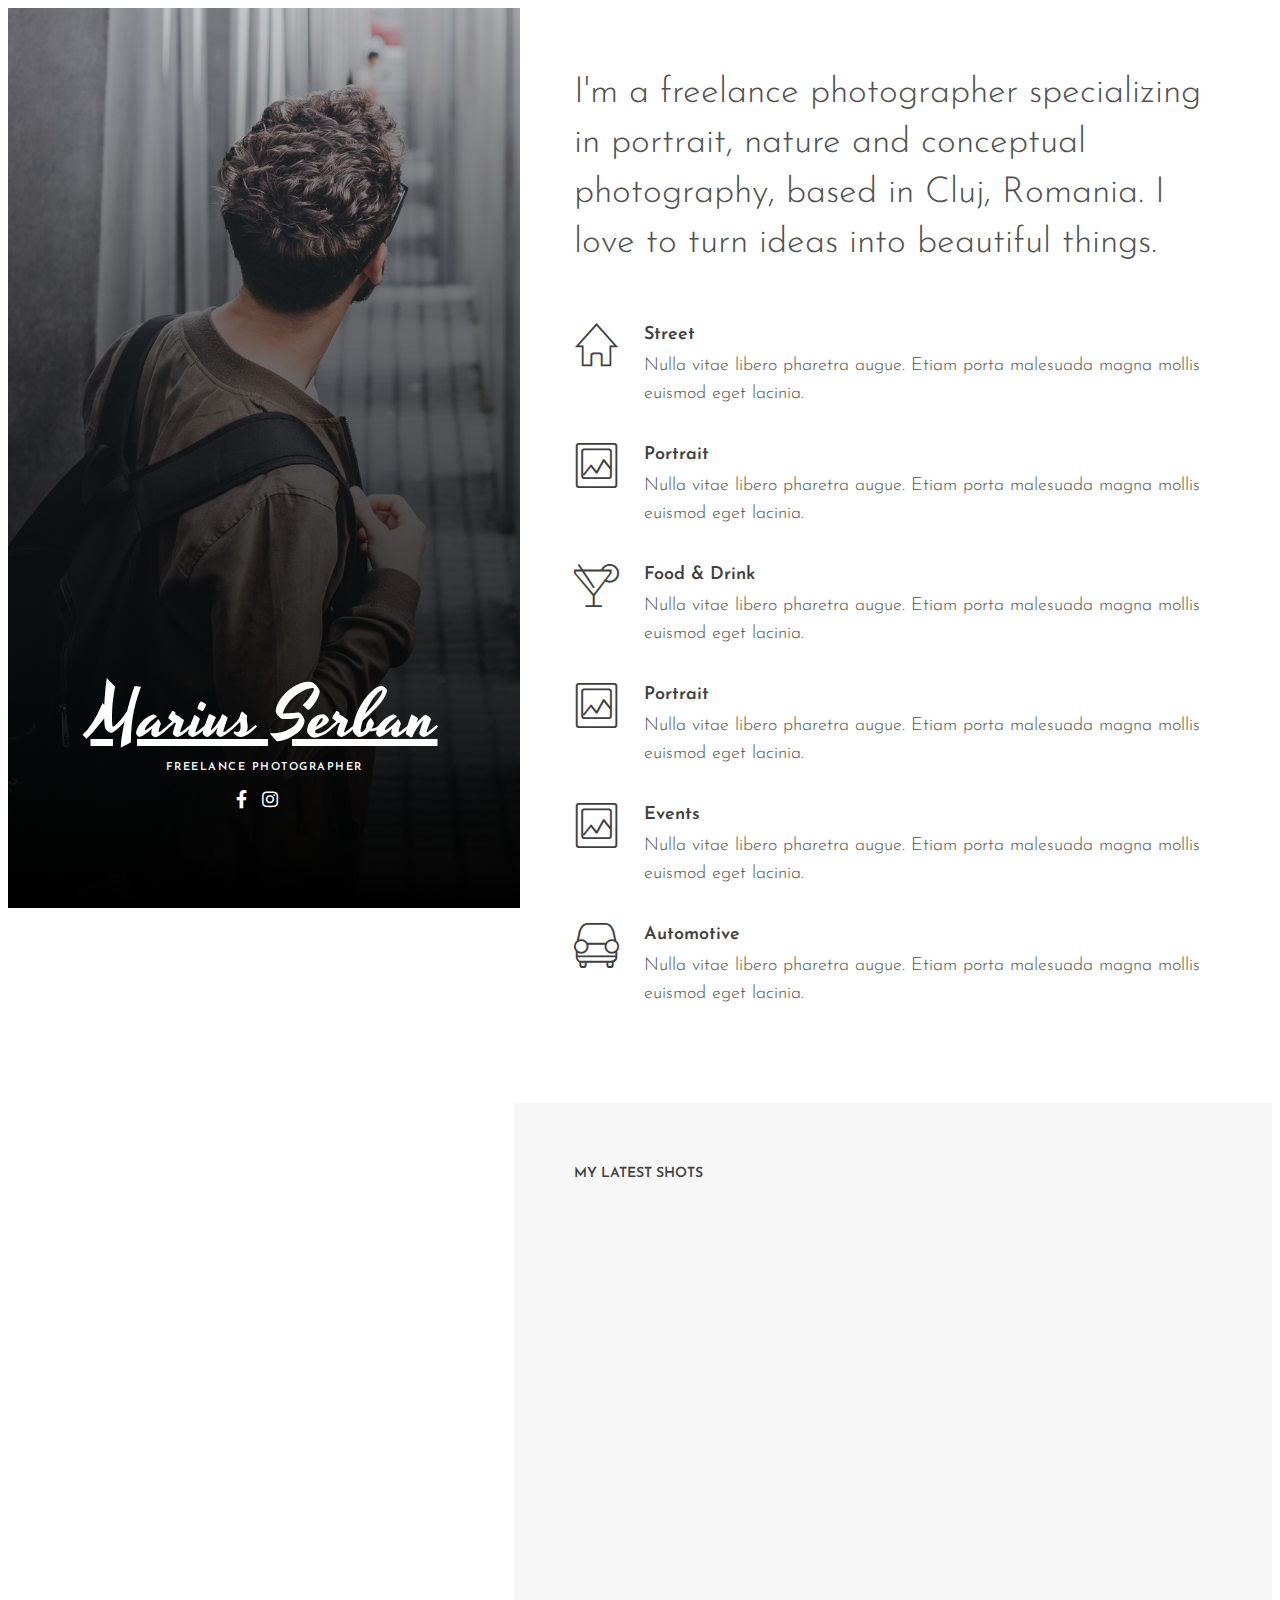
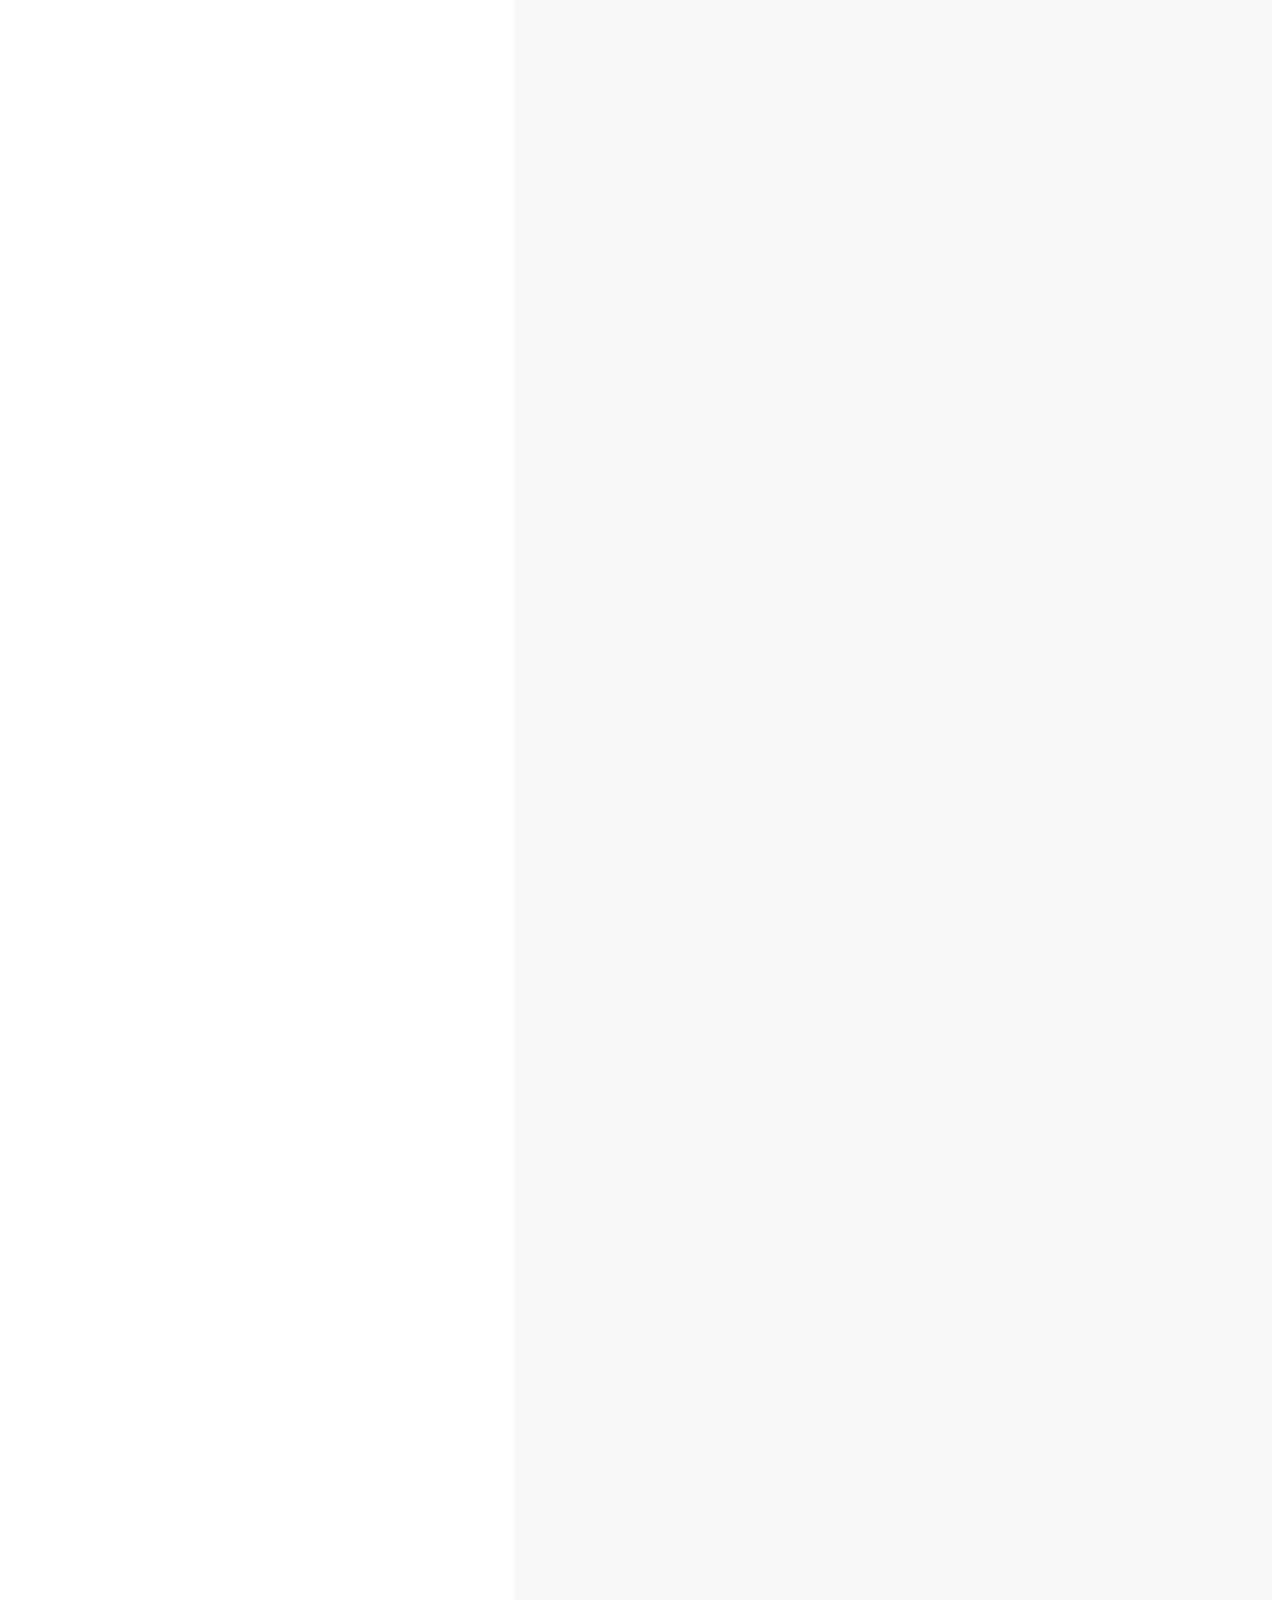
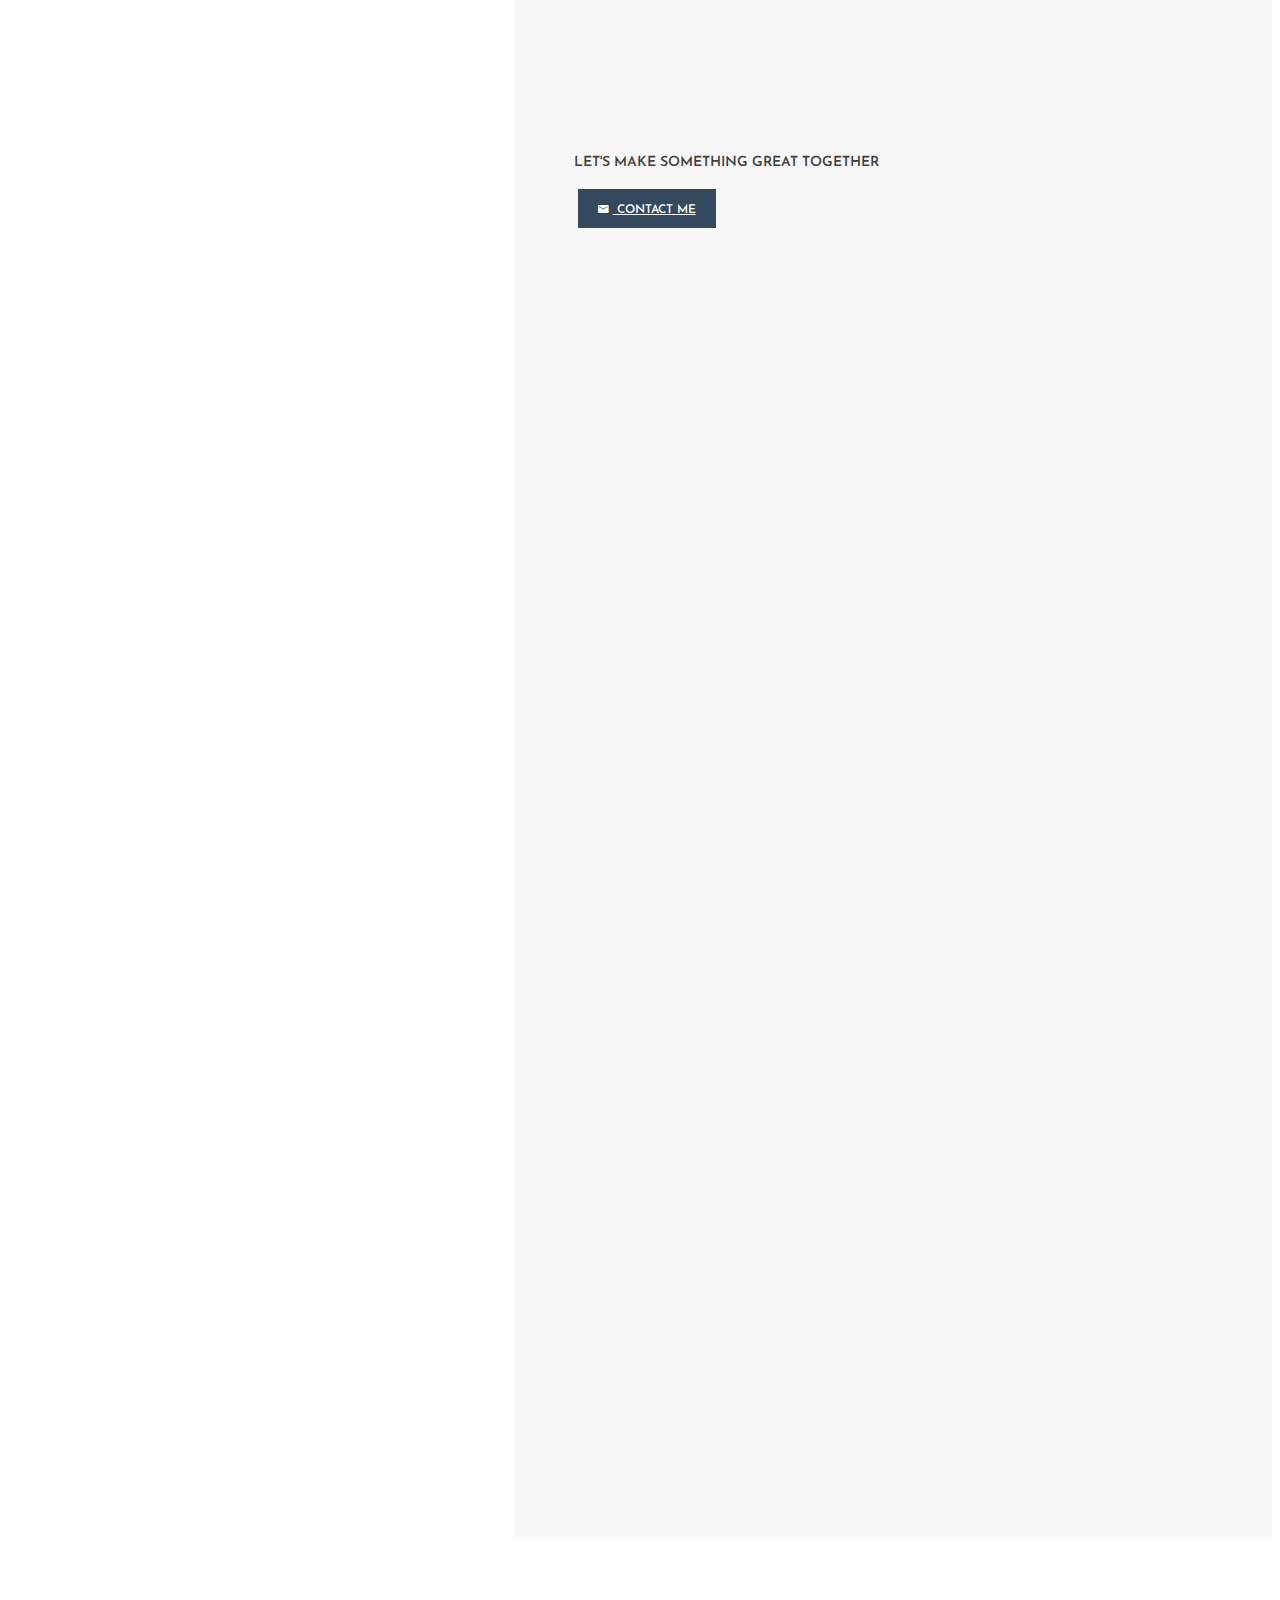
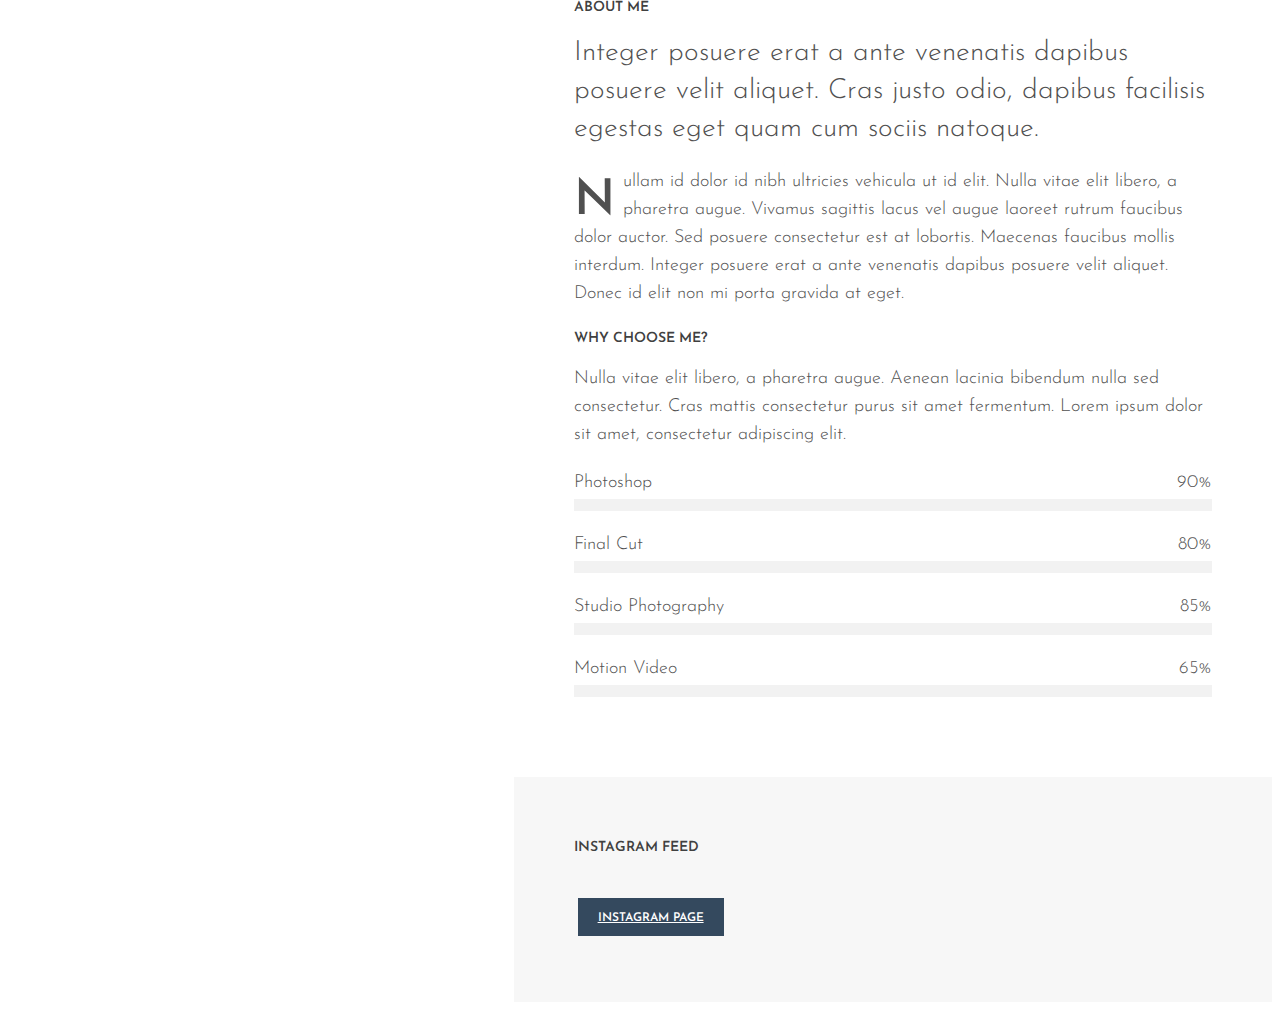
==== commit 9747d12c: "no message" ====
--- a/index.html
+++ b/index.html
@@ -7,7 +7,7 @@
 <meta name="author" content="">
 <link rel="shortcut icon" href="style/images/favicon.png">
 <title>Marius</title>
-<link rel="stylesheet" type="text/css" href="style/css/bootstrap.min.css">
+<link rel="stylesheet" type="text/css" href="style/css/bootstrap-theme.min.css">
 <link rel="stylesheet" type="text/css" href="style/css/plugins.css">
 <link rel="stylesheet" type="text/css" href="style.css">
 <link rel="stylesheet" type="text/css" href="style/css/color/orange.css">
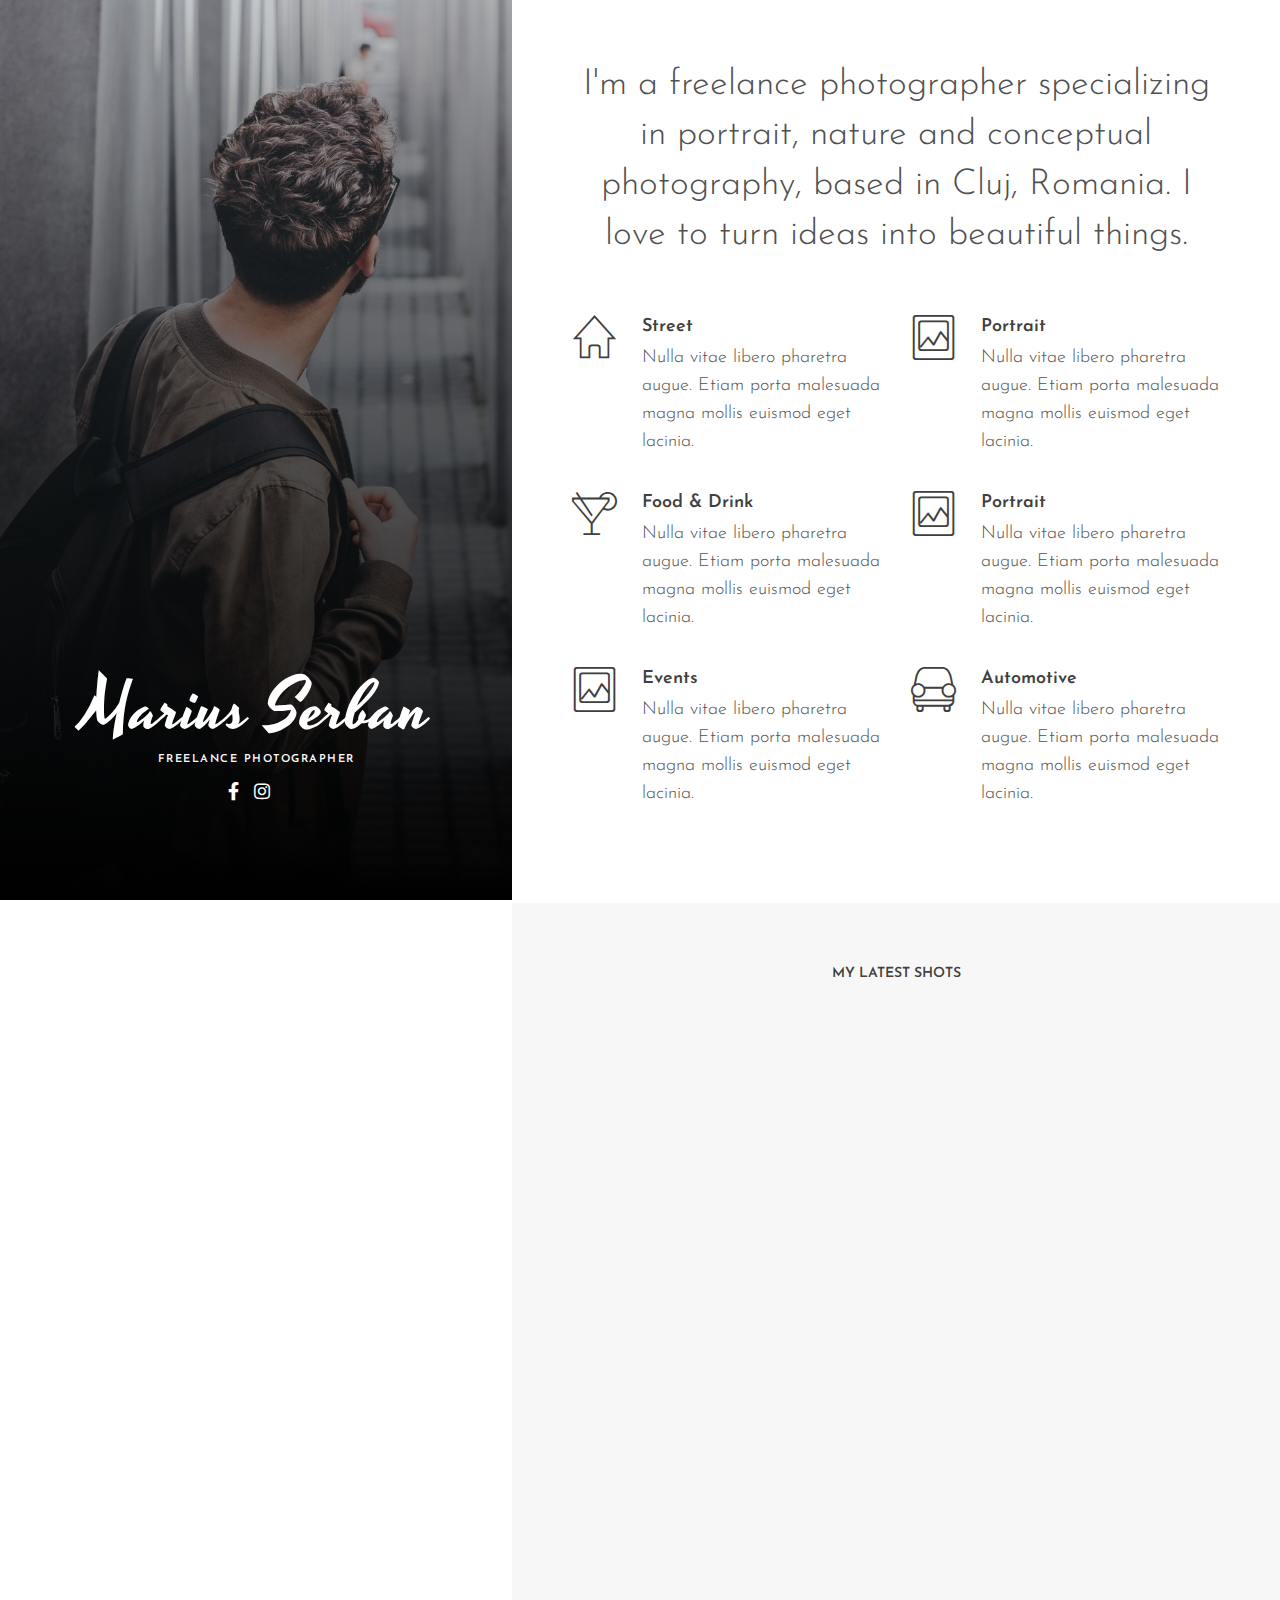
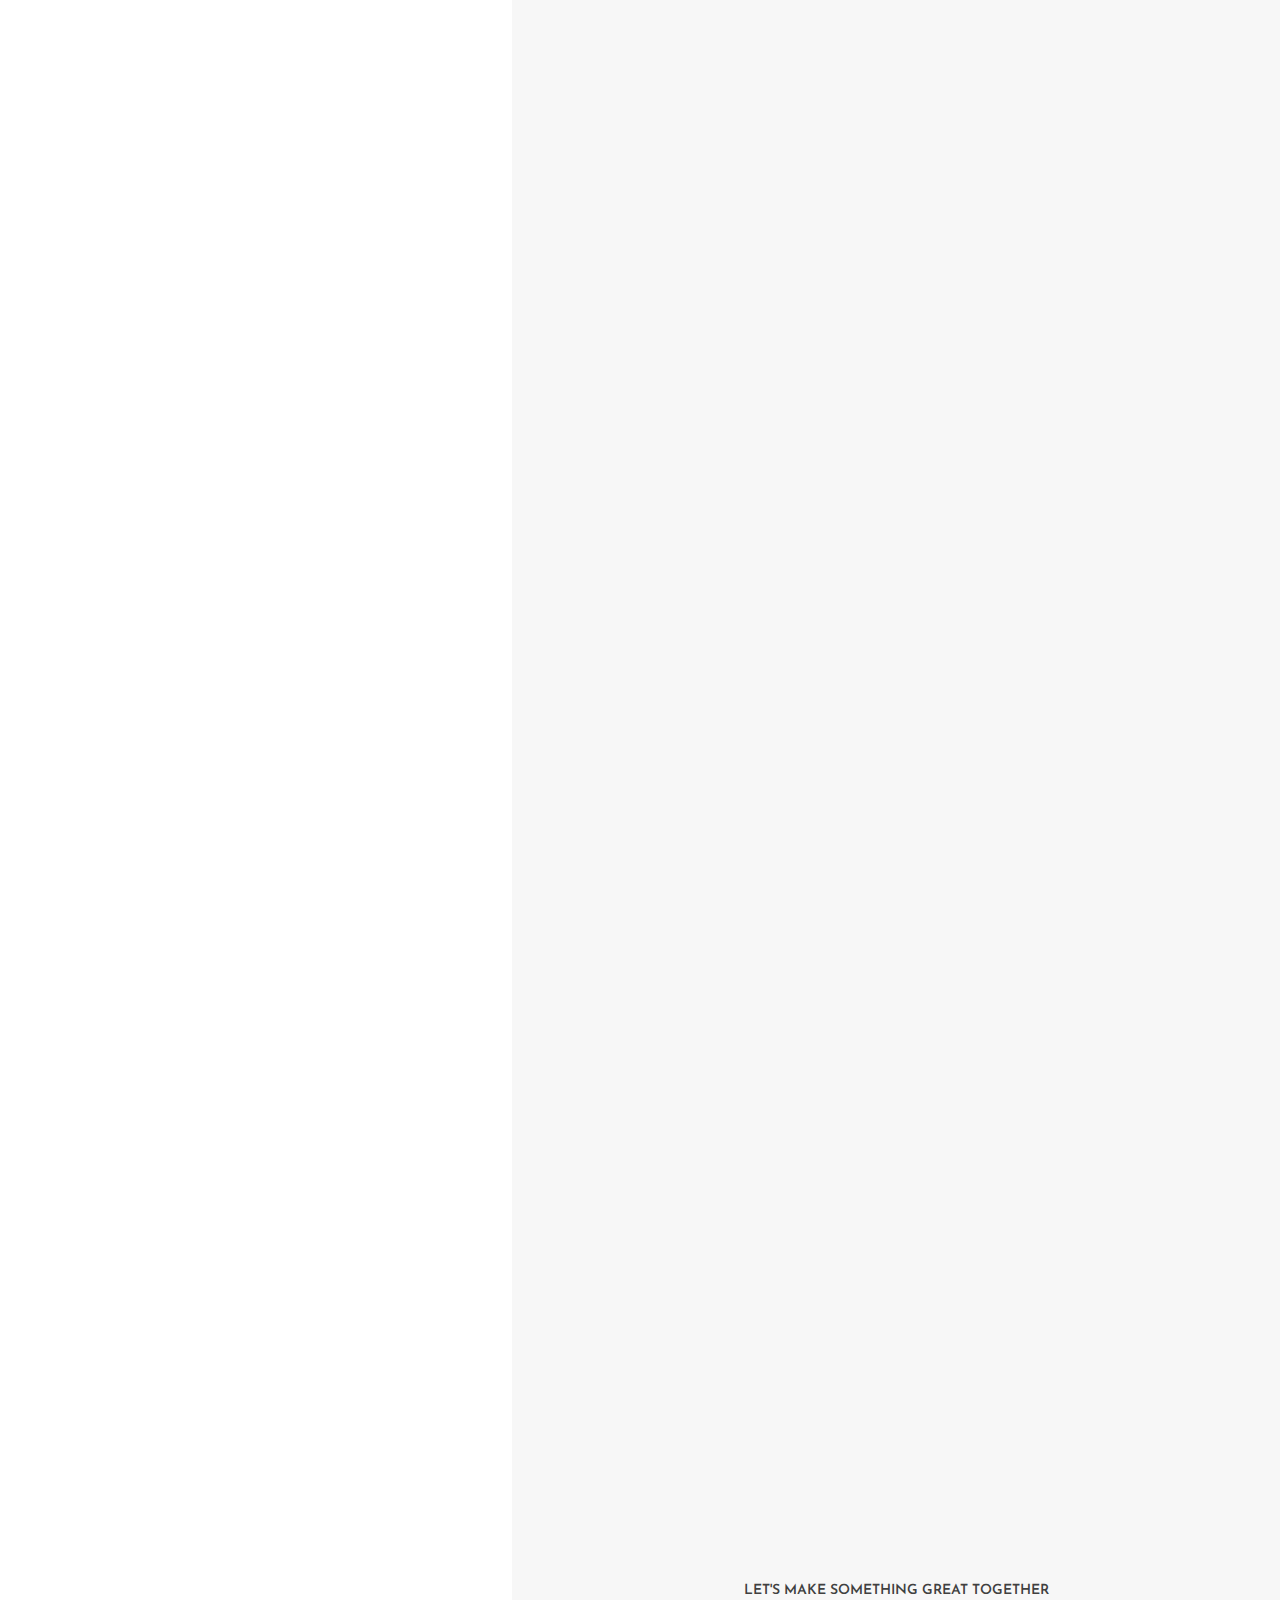
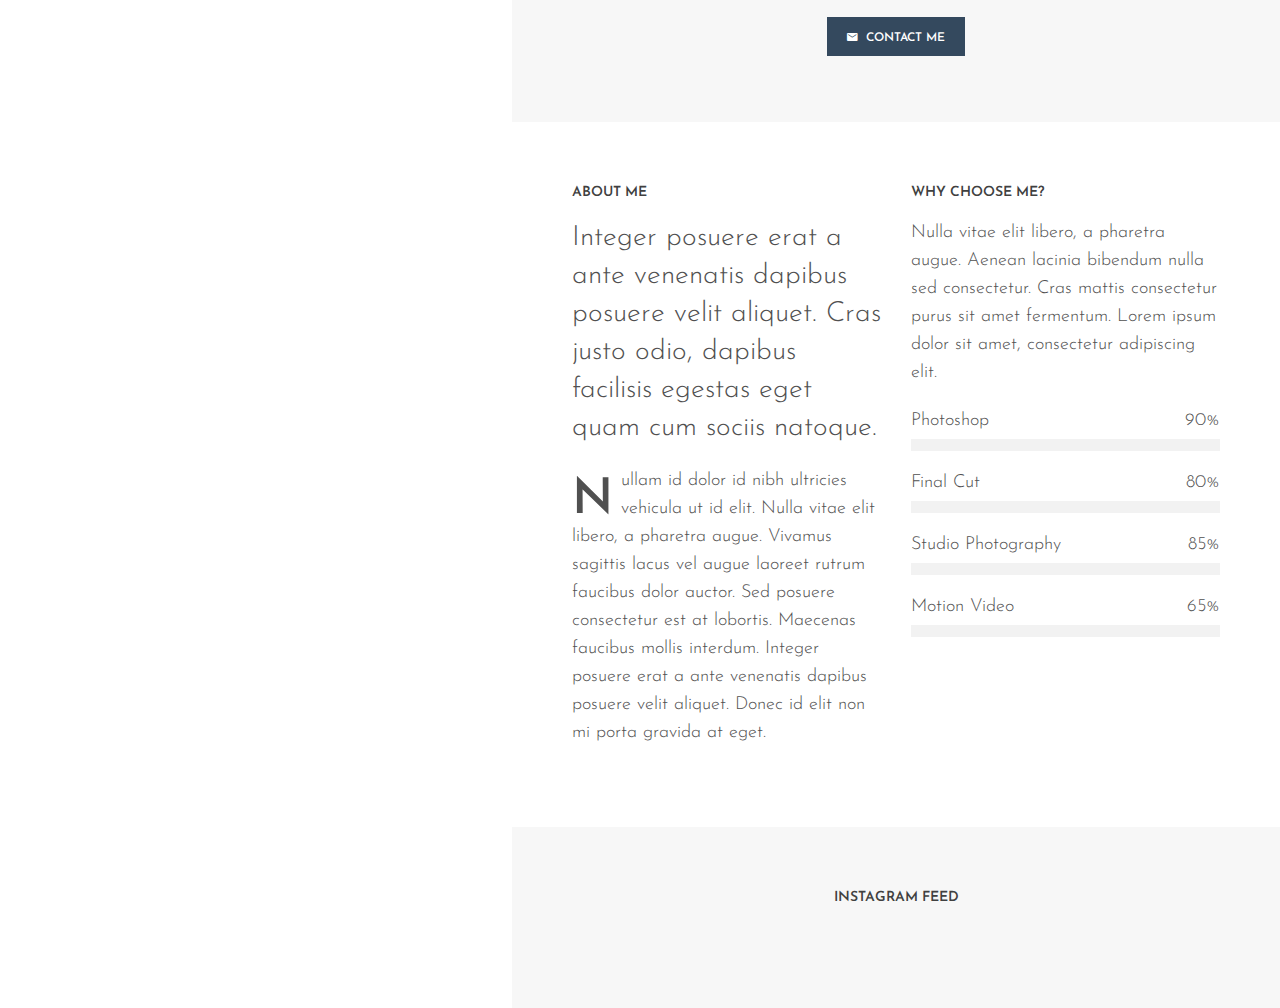
==== commit 143d2131: "no message" ====
--- a/index.html
+++ b/index.html
@@ -3,17 +3,18 @@
 <head>
 <meta charset="utf-8">
 <meta name="viewport" content="width=device-width, initial-scale=1.0">
-<meta name="description" content="">
-<meta name="author" content="">
+<meta name="description" content="Photography">
+<meta name="author" content="Marius">
+<title>Marius</title>
 <link rel="shortcut icon" href="style/images/favicon.png">
-<title>Marius</title>
-<link rel="stylesheet" type="text/css" href="style/css/bootstrap-theme.min.css">
-<link rel="stylesheet" type="text/css" href="style/css/plugins.css">
-<link rel="stylesheet" type="text/css" href="style.css">
-<link rel="stylesheet" type="text/css" href="style/css/color/orange.css">
-<link rel="stylesheet" type="text/css" href="style/type/icons.css">
-<link href="https://cdnjs.cloudflare.com/ajax/libs/font-awesome/5.8.2/css/all.min.css" rel="stylesheet">
-<link href="https://fonts.googleapis.com/css?family=Josefin+Sans:100,100i,300,300i,400,400i,600,600i,700,700i%7CYesteryear" rel="stylesheet">
+<link rel="stylesheet" href="style/css/bootstrap.min.css">
+<link rel="stylesheet" href="style/css/bootstrap-theme.min.css">
+<link rel="stylesheet" href="style/css/plugins.css">
+<link rel="stylesheet" href="style.css">
+<link rel="stylesheet" href="style/css/color/orange.css">
+<link rel="stylesheet" href="style/type/icons.css">
+<link rel="stylesheet" href="https://cdnjs.cloudflare.com/ajax/libs/font-awesome/5.8.2/css/all.min.css">
+<link rel="stylesheet" href="https://fonts.googleapis.com/css?family=Josefin+Sans:100,100i,300,300i,400,400i,600,600i,700,700i%7CYesteryear">
 </head>
 <body>
 <div class="content-wrapper">
@@ -22,8 +23,8 @@
       <div class="site-name-inner">
         <div class="logo"><a href="index.html">Marius Serban</a><span>freelance photographer</span></div>
         <ul class="social">
-          <li> <a href="https://www.facebook.com/twistlemon/" target="_blank" rel="noopener noreferrer"><i class="fab fa-facebook-f"></i></a></li>
-          <li> <a href="https://www.instagram.com/twistlemon/" target="_blank" rel="noopener noreferrer"><i class="fab fa-instagram"></i></a></li>
+          <li><a href="https://www.facebook.com/twistlemon/" target="_blank" rel="noopener noreferrer"><i class="fab fa-facebook-f"></i></a></li>
+          <li><a href="https://www.instagram.com/twistlemon/" target="_blank" rel="noopener noreferrer"><i class="fab fa-instagram"></i></a></li>
         </ul>
       </div>
     </div>
@@ -36,58 +37,44 @@
         </div>
         <div class="row">
           <div class="col-sm-6">
-            <div class="feature"> <span class="icon icon-m"><i class="budicon-home"></i></span>
+            <div class="feature"><span class="icon icon-m"><i class="budicon-home"></i></span>
               <h4>Street</h4>
               <p>Nulla vitae libero pharetra augue. Etiam porta malesuada magna mollis euismod eget lacinia.</p>
             </div>
           </div>
-          <!--/column -->
-          <div class="col-sm-6">
-            <div class="feature"> <span class="icon icon-m"><i class="budicon-image"></i></span>
+          <div class="col-sm-6">
+            <div class="feature"><span class="icon icon-m"><i class="budicon-image"></i></span>
               <h4>Portrait</h4>
               <p>Nulla vitae libero pharetra augue. Etiam porta malesuada magna mollis euismod eget lacinia.</p>
             </div>
           </div>
-          <!--/column -->
-          <div class="col-sm-6">
-            <div class="feature"> <span class="icon icon-m"><i class="budicon-cocktail"></i></span>
+          <div class="col-sm-6">
+            <div class="feature"><span class="icon icon-m"><i class="budicon-cocktail"></i></span>
               <h4>Food & Drink</h4>
               <p>Nulla vitae libero pharetra augue. Etiam porta malesuada magna mollis euismod eget lacinia.</p>
             </div>
           </div>
-          <!--/column -->
-          <div class="col-sm-6">
-            <div class="feature"> <span class="icon icon-m"><i class="budicon-image"></i></span>
+          <div class="col-sm-6">
+            <div class="feature"><span class="icon icon-m"><i class="budicon-image"></i></span>
               <h4>Portrait</h4>
               <p>Nulla vitae libero pharetra augue. Etiam porta malesuada magna mollis euismod eget lacinia.</p>
             </div>
           </div>
-          <!--/column --> 
-          <!--/column -->
-          <div class="col-sm-6">
-            <div class="feature"> <span class="icon icon-m"><i class="budicon-image"></i></span>
+          <div class="col-sm-6">
+            <div class="feature"><span class="icon icon-m"><i class="budicon-image"></i></span>
               <h4>Events</h4>
               <p>Nulla vitae libero pharetra augue. Etiam porta malesuada magna mollis euismod eget lacinia.</p>
             </div>
           </div>
-          <!--/column --> 
-          <!--/column -->
-          <div class="col-sm-6">
-            <div class="feature"> <span class="icon icon-m"><i class="budicon-car"></i></span>
+          <div class="col-sm-6">
+            <div class="feature"><span class="icon icon-m"><i class="budicon-car"></i></span>
               <h4>Automotive</h4>
               <p>Nulla vitae libero pharetra augue. Etiam porta malesuada magna mollis euismod eget lacinia.</p>
             </div>
           </div>
-          <!--/column --> 
-          
-        </div>
-        <!--/.row --> 
-        
-      </div>
-      <!-- /.inner --> 
-    </div>
-    <!-- /.light-wrapper -->
-    
+        </div>
+      </div>
+    </div>
     <div class="dark-wrapper">
       <div class="inner">
         <h2 class="section-title text-center">My Latest Shots</h2>
@@ -234,20 +221,14 @@
                   <p>Moon Street Light Avenue<br>
                     14/05 Jupiter, JP 80630</p>
                 </div>
-                <!--/column -->
                 <div class="col-sm-4 text-center"> <span class="icon icon-m bm20"><i class="budicon-telephone"></i></span>
                   <p>00 (123) 456 78 90<br>
                     00 (987) 654 32 10 </p>
                 </div>
-                <!--/column -->
                 <div class="col-sm-4 text-center"> <span class="icon icon-m bm20"><i class="budicon-profile"></i></span>
-                  <p><a class="nocolor line" href="mailto:#">manager@email.com</a><br>
-                    <a class="nocolor line" href="mailto:#">asistant@email.com</a></p>
-                </div>
-                <!--/column --> 
-              </div>
-              <!--/.row -->
-              
+                  <p><a class="nocolor line" href="mailto:#">asistant@email.com</a></p>
+                </div>
+              </div>
               <div class="divide50"></div>
               <h2 class="section-title text-center">Get in Touch</h2>
               <p class="text-center">Nullam quis risus eget urna mollis ornare vel eu leo. Fusce dapibus, tellus ac cursus commodo, tortor mauris condimentum nibh, ut fermentum massa justo sit amet risus. Integer posuere erat.</p>
@@ -261,27 +242,21 @@
                           <input type="text" name="name" placeholder="Your name" required="required">
                         </label>
                       </div>
-                      <!--/.form-field --> 
-                    </div>
-                    <!--/column -->
+                    </div>
                     <div class="col-sm-6 lp10">
                       <div class="form-field">
                         <label>
                           <input type="email" name="email" placeholder="Your e-mail" required="required">
                         </label>
                       </div>
-                      <!--/.form-field --> 
-                    </div>
-                    <!--/column -->
+                    </div>
                     <div class="col-sm-6 rp10">
                       <div class="form-field">
                         <label>
                           <input type="tel" name="tel" placeholder="Phone">
                         </label>
                       </div>
-                      <!--/.form-field --> 
-                    </div>
-                    <!--/column -->
+                    </div>
                     <div class="col-sm-6 lp10">
                       <div class="form-field">
                         <label class="custom-select">
@@ -292,49 +267,34 @@
                             <option value="Support">Customer Support</option>
                             <option value="Other">Other</option>
                           </select>
-                          <span><!-- fake select handler --></span> </label>
-                      </div>
-                      <!--/.form-field --> 
-                    </div>
-                    <!--/column -->
-                    
+                          <span></span> </label>
+                      </div>
+                    </div>
                     <div class="col-sm-12 text-center">
                       <textarea name="message" placeholder="Type your message here..." required="required"></textarea>
                       <div class="radio-set">
                         <label>Subject:</label>
                         <label>
                           <input type="radio" name="subject" value="General">
-                          <span><!-- fake radio --></span> General</label>
+                          <span></span> General</label>
                         <label>
                           <input type="radio" name="subject" value="Hi">
-                          <span><!-- fake radio --></span> Say Hi</label>
+                          <span></span> Say Hi</label>
                         <label>
                           <input type="radio" name="subject" value="Other">
-                          <span><!-- fake radio --></span> Other</label>
-                      </div>
-                      <!--/.radio-set -->
+                          <span></span> Other</label>
+                      </div>
                       <input type="submit" class="btn btn-submit" value="Send" data-error="Fix errors" data-processing="Sending..." data-success="Thank you!">
                       <footer class="notification-box"></footer>
                     </div>
-                    <!--/column --> 
-                    
                   </div>
-                  <!--/.row -->
-                  
                 </form>
-                <!--/.vanilla-form --> 
-              </div>
-              <!--/.form-container --> 
-              
-            </div>
-          </div>
-        </div>
-        <!--/.modal --> 
-        
-      </div>
-      <!-- /.inner --> 
-    </div>
-    <!-- /.dark-wrapper -->
+              </div>
+            </div>
+          </div>
+        </div>
+      </div>
+    </div>
     <div class="light-wrapper">
       <div class="inner">
         <div class="row">
@@ -343,8 +303,6 @@
             <p class="lead">Integer posuere erat a ante venenatis dapibus posuere velit aliquet. Cras justo odio, dapibus facilisis egestas eget quam cum sociis natoque.</p>
             <p><span class="dropcap">N</span>ullam id dolor id nibh ultricies vehicula ut id elit. Nulla vitae elit libero, a pharetra augue. Vivamus sagittis lacus vel augue laoreet rutrum faucibus dolor auctor. Sed posuere consectetur est at lobortis. Maecenas faucibus mollis interdum. Integer posuere erat a ante venenatis dapibus posuere velit aliquet. Donec id elit non mi porta gravida at eget.</p>
           </div>
-          <!-- /column -->
-          
           <div class="col-sm-6">
             <h2 class="section-title">Why Choose Me?</h2>
             <p>Nulla vitae elit libero, a pharetra augue. Aenean lacinia bibendum nulla sed consectetur. Cras mattis consectetur purus sit amet fermentum. Lorem ipsum dolor sit amet, consectetur adipiscing elit.</p>
@@ -374,38 +332,22 @@
                 </div>
               </li>
             </ul>
-            <!-- /.progress-list --> 
-            
-          </div>
-          <!-- /column --> 
-        </div>
-        <!-- /.row --> 
-        
-      </div>
-      <!-- /.inner --> 
-    </div>
-    <!-- /.light-wrapper -->
-    
+          </div>
+        </div>
+      </div>
+    </div>
     <div class="dark-wrapper">
       <div class="inner">
         <h2 class="section-title text-center">Instagram Feed</h2>
         <div class="tiles instagram">
           <div id="instafeed-full" class="items row row-offset-0"></div>
         </div>
-        <!--/.tiles -->
-        
         <div class="divide30"></div>
-        <div class="text-center"><a href="https://www.instagram.com/twistlemon/" class="btn">Instagram page</a></div>
-      </div>
-      <!-- /.container --> 
-    </div>
-    <!-- /.inner --> 
-    
+        <!--<div class="text-center"><a href="https://www.instagram.com/twistlemon/" class="btn">Instagram page</a></div>-->
+      </div>
+    </div>
   </div>
-  <!-- /.content-right --> 
 </div>
-<!-- /.content-wrapper --> 
-<!--<script async src='https://pepper.swat.io/embed.js?[base64]'></script>-->
 <script type="text/javascript" src="style/js/jquery.min.js"></script> 
 <script type="text/javascript" src="style/js/bootstrap.min.js"></script> 
 <script type="text/javascript" src="style/js/plugins.js"></script> 
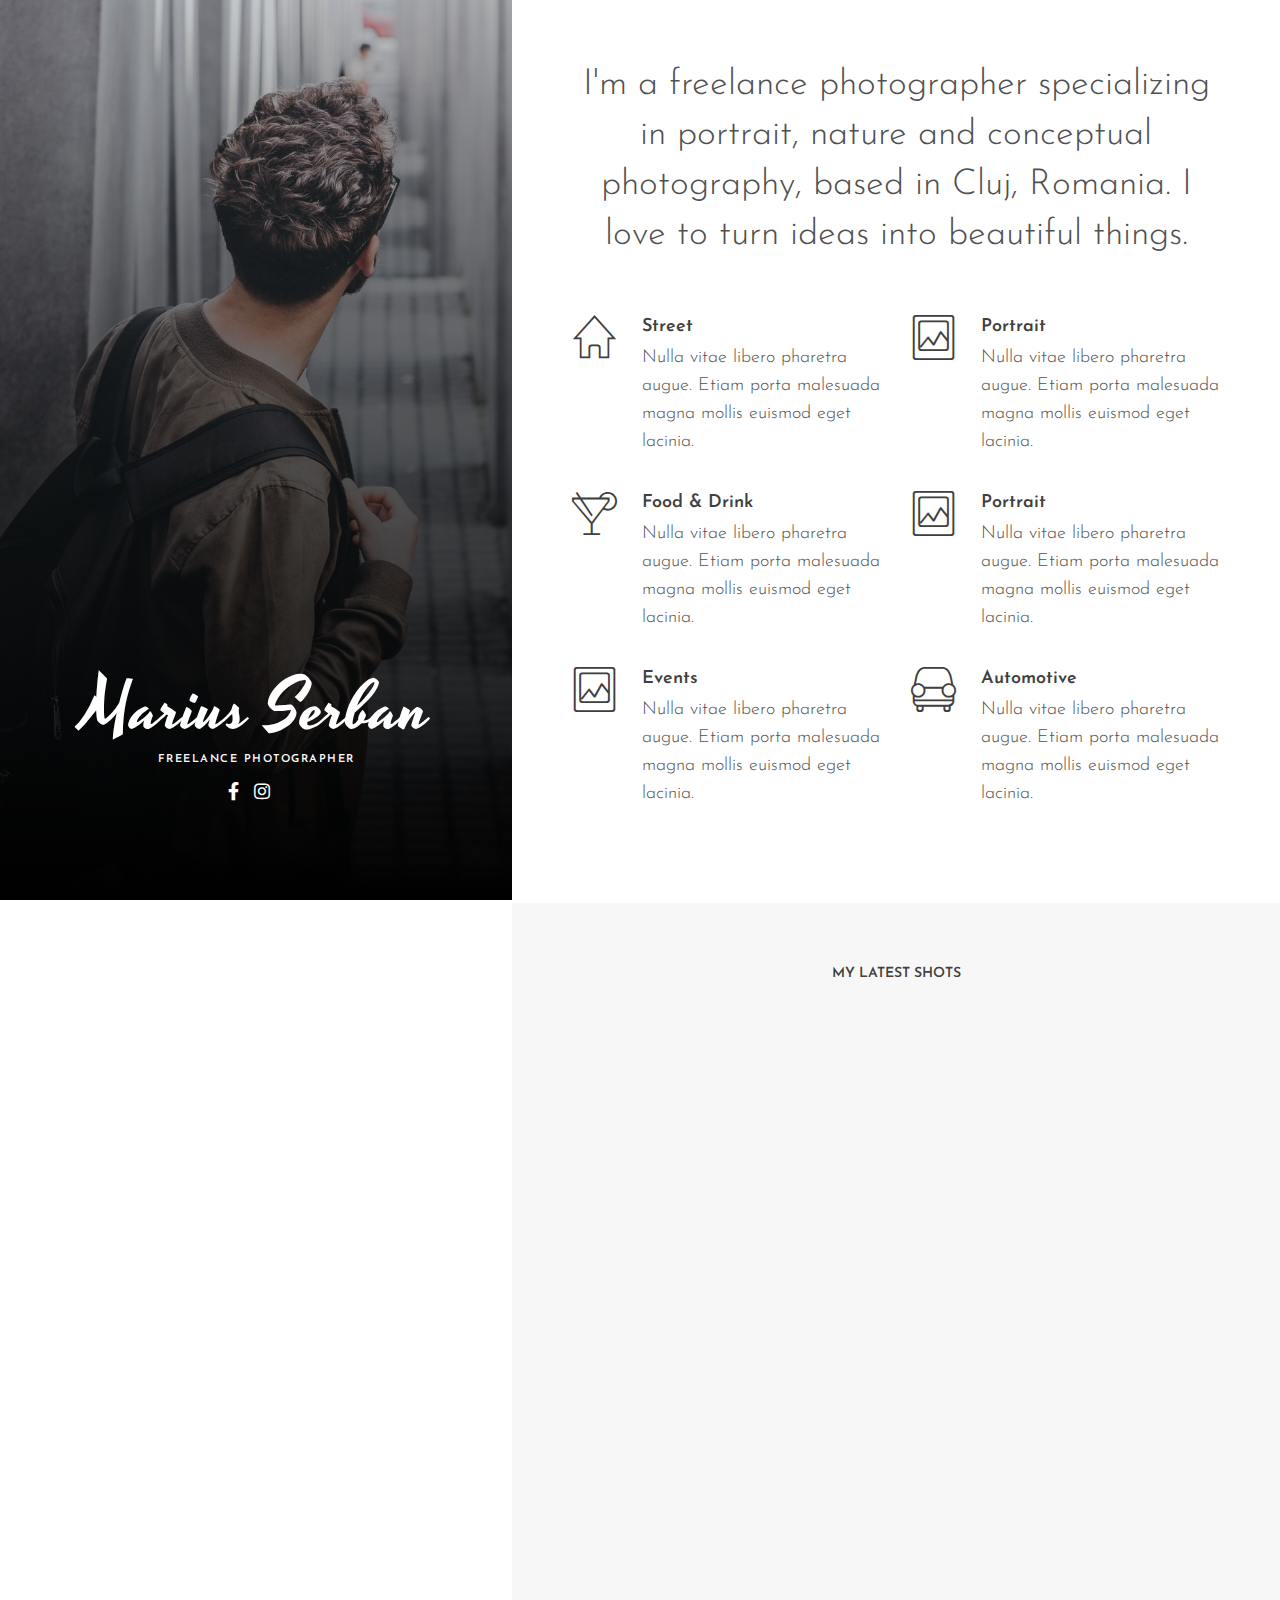
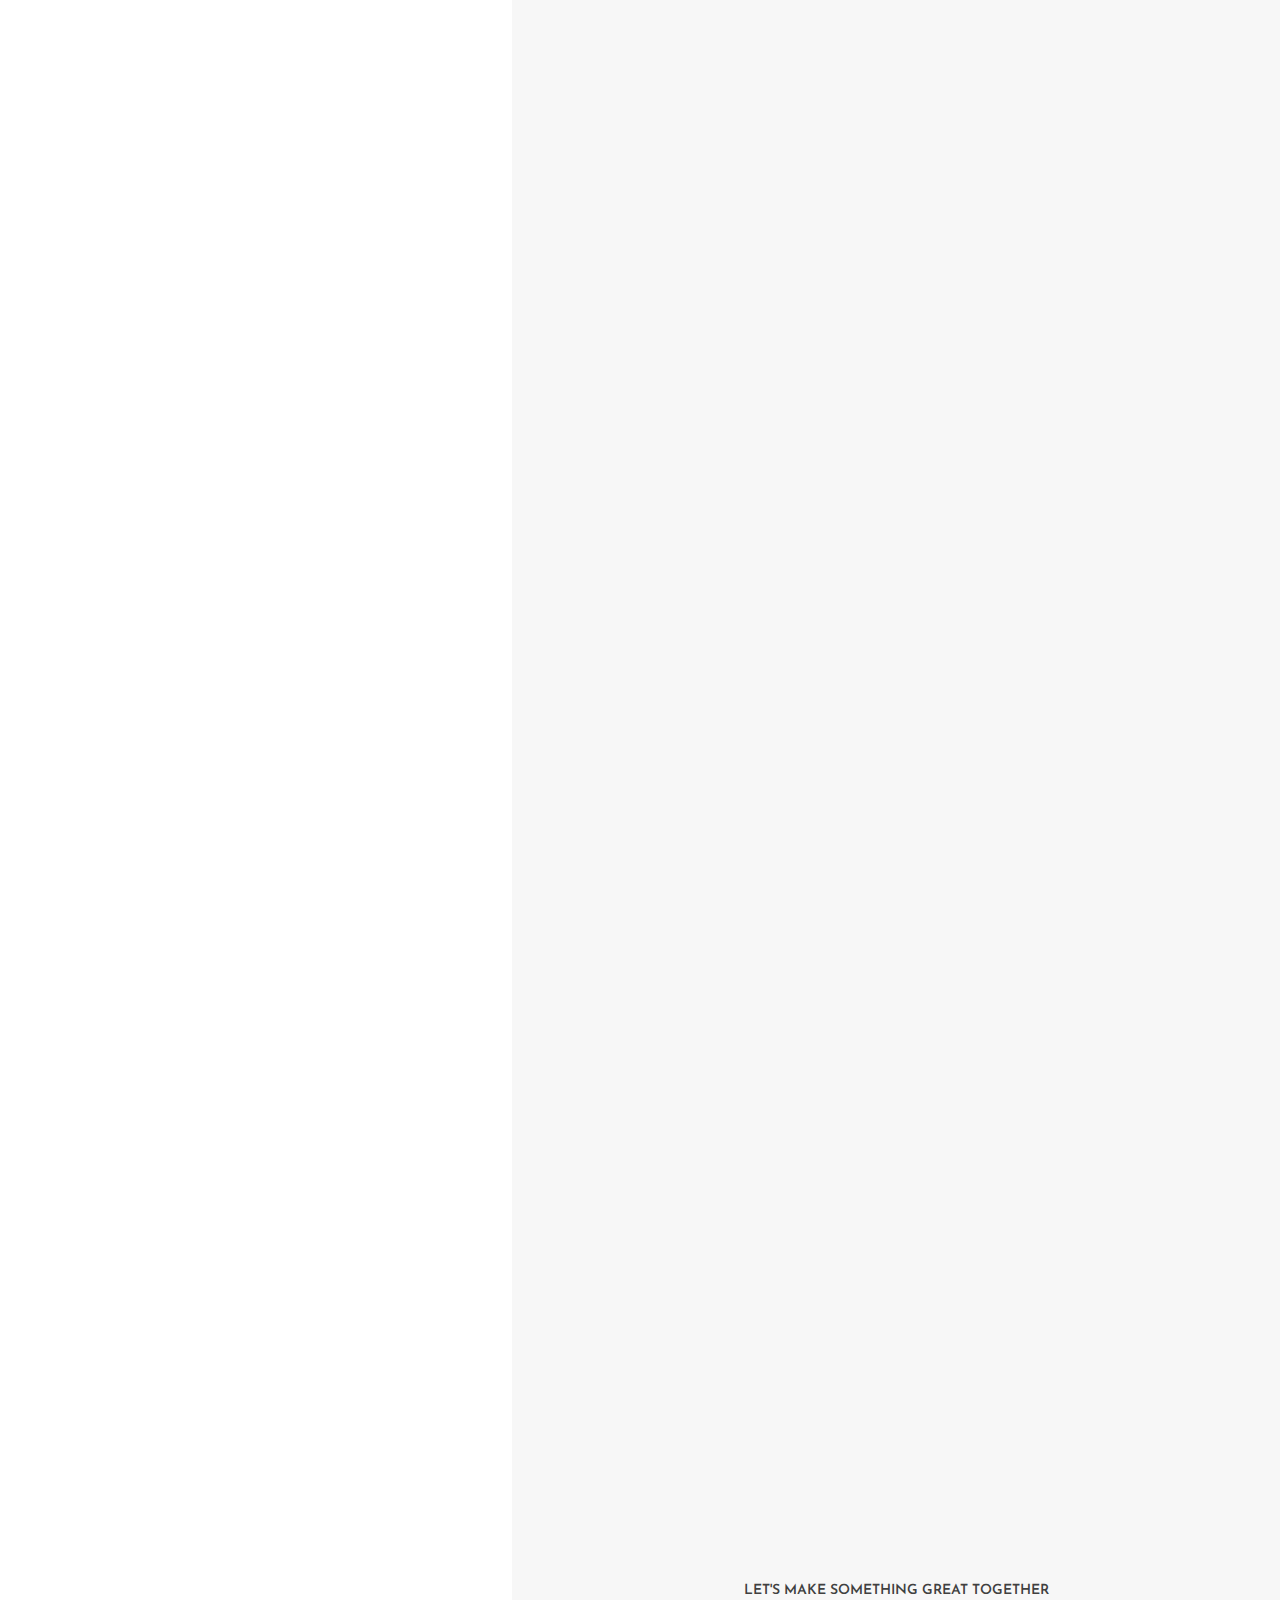
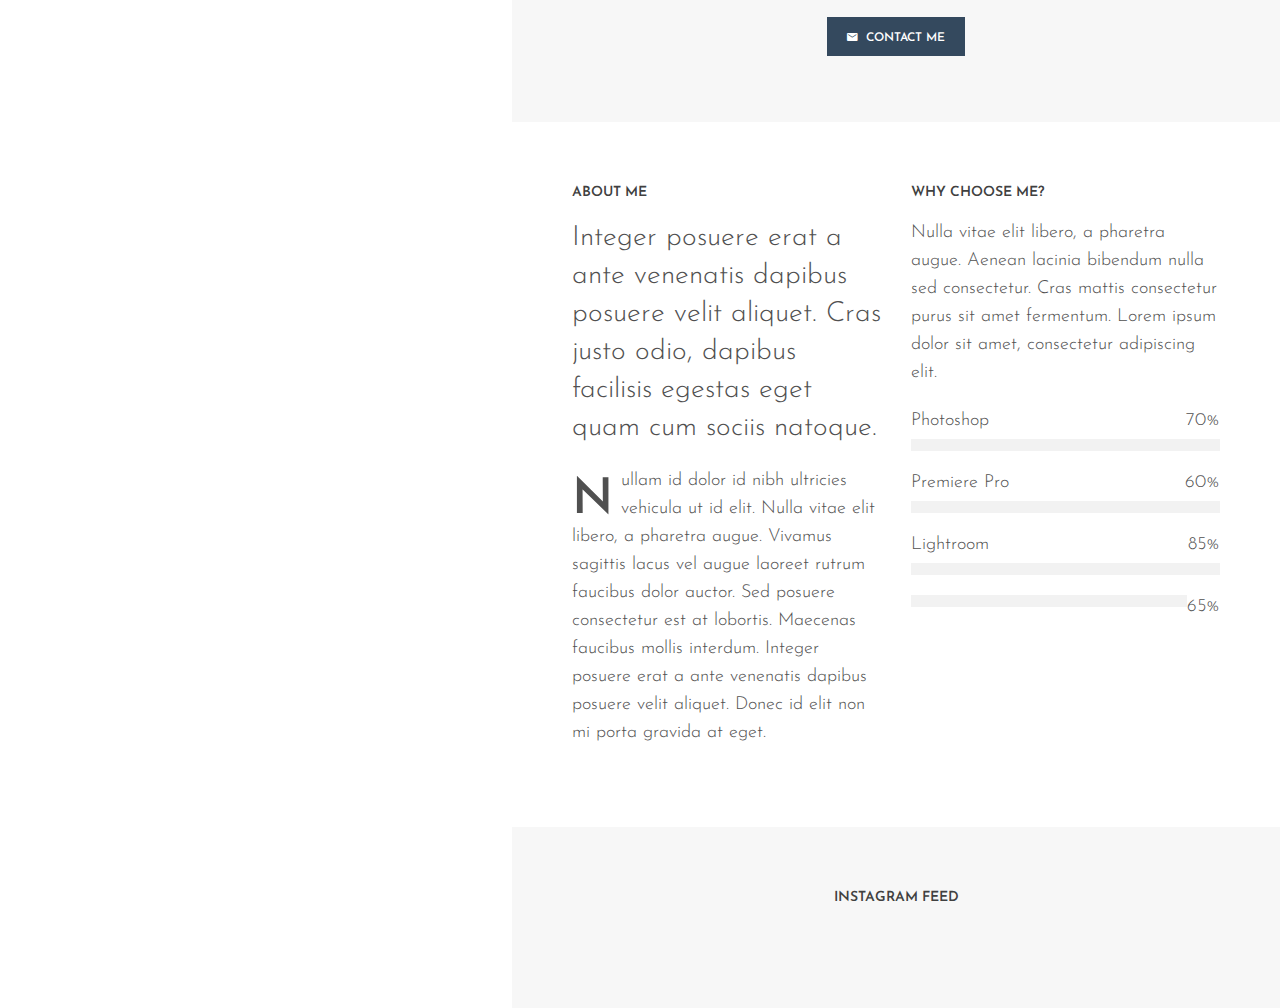
==== commit 03318c81: "no message" ====
--- a/index.html
+++ b/index.html
@@ -218,21 +218,17 @@
             <div class="modal-content">
               <div class="row">
                 <div class="col-sm-4 text-center"> <span class="icon icon-m bm20"><i class="budicon-pin"></i></span>
-                  <p>Moon Street Light Avenue<br>
-                    14/05 Jupiter, JP 80630</p>
+                  <p>Cluj, Romania</p>
                 </div>
                 <div class="col-sm-4 text-center"> <span class="icon icon-m bm20"><i class="budicon-telephone"></i></span>
-                  <p>00 (123) 456 78 90<br>
-                    00 (987) 654 32 10 </p>
+                  <p>+40753460475</p>
                 </div>
                 <div class="col-sm-4 text-center"> <span class="icon icon-m bm20"><i class="budicon-profile"></i></span>
-                  <p><a class="nocolor line" href="mailto:#">asistant@email.com</a></p>
-                </div>
-              </div>
-              <div class="divide50"></div>
+                  <p><a class="nocolor line" href="mailto:#">twistlemonade@gmail.com</a></p>
+                </div>
+              </div>
               <h2 class="section-title text-center">Get in Touch</h2>
-              <p class="text-center">Nullam quis risus eget urna mollis ornare vel eu leo. Fusce dapibus, tellus ac cursus commodo, tortor mauris condimentum nibh, ut fermentum massa justo sit amet risus. Integer posuere erat.</p>
-              <div class="divide10"></div>
+              <p class="text-center">You can contact me for enquires, question or curiosities.</p>
               <div class="form-container">
                 <form action="contact/vanilla-form.php" method="post" class="vanilla vanilla-form" novalidate="novalidate">
                   <div class="row">
@@ -261,29 +257,16 @@
                       <div class="form-field">
                         <label class="custom-select">
                           <select name="department" required="required">
-                            <option value="">Select Department</option>
-                            <option value="Sales">Sales</option>
-                            <option value="Marketing">Marketing</option>
-                            <option value="Support">Customer Support</option>
-                            <option value="Other">Other</option>
+                            <option value="">Subject</option>
+                            <option value="Sales">General</option>
+                            <option value="Sales">Say Hi</option>
+                            <option value="Sales">Other</option>
                           </select>
                           <span></span> </label>
                       </div>
                     </div>
                     <div class="col-sm-12 text-center">
                       <textarea name="message" placeholder="Type your message here..." required="required"></textarea>
-                      <div class="radio-set">
-                        <label>Subject:</label>
-                        <label>
-                          <input type="radio" name="subject" value="General">
-                          <span></span> General</label>
-                        <label>
-                          <input type="radio" name="subject" value="Hi">
-                          <span></span> Say Hi</label>
-                        <label>
-                          <input type="radio" name="subject" value="Other">
-                          <span></span> Other</label>
-                      </div>
                       <input type="submit" class="btn btn-submit" value="Send" data-error="Fix errors" data-processing="Sending..." data-success="Thank you!">
                       <footer class="notification-box"></footer>
                     </div>
@@ -308,26 +291,26 @@
             <p>Nulla vitae elit libero, a pharetra augue. Aenean lacinia bibendum nulla sed consectetur. Cras mattis consectetur purus sit amet fermentum. Lorem ipsum dolor sit amet, consectetur adipiscing elit.</p>
             <ul class="progress-list">
               <li>
-                <p>Photoshop <span>90%</span></p>
-                <div class="progress plain forest">
-                  <div class="bar" data-width="90"></div>
+                <p>Photoshop <span>70%</span></p>
+                <div class="progress plain navy">
+                  <div class="bar" data-width="70"></div>
                 </div>
               </li>
               <li>
-                <p>Final Cut <span>80%</span></p>
-                <div class="progress plain lime">
-                  <div class="bar" data-width="80"></div>
+                <p>Premiere Pro <span>60%</span></p>
+                <div class="progress plain purple">
+                  <div class="bar" data-width="60"></div>
                 </div>
               </li>
               <li>
-                <p>Studio Photography <span>85%</span></p>
-                <div class="progress plain navy">
+                <p>Lightroom <span>85%</span></p>
+                <div class="progress plain blue">
                   <div class="bar" data-width="85"></div>
                 </div>
               </li>
               <li>
-                <p>Motion Video <span>65%</span></p>
-                <div class="progress plain rose">
+                <p> <span>65%</span></p>
+                <div class="progress plain green">
                   <div class="bar" data-width="65"></div>
                 </div>
               </li>
@@ -343,14 +326,13 @@
           <div id="instafeed-full" class="items row row-offset-0"></div>
         </div>
         <div class="divide30"></div>
-        <!--<div class="text-center"><a href="https://www.instagram.com/twistlemon/" class="btn">Instagram page</a></div>-->
       </div>
     </div>
   </div>
 </div>
-<script type="text/javascript" src="style/js/jquery.min.js"></script> 
-<script type="text/javascript" src="style/js/bootstrap.min.js"></script> 
-<script type="text/javascript" src="style/js/plugins.js"></script> 
-<script type="text/javascript" src="style/js/scripts.js"></script>
+<script src="style/js/jquery.min.js"></script> 
+<script src="style/js/bootstrap.min.js"></script> 
+<script src="style/js/plugins.js"></script> 
+<script src="style/js/scripts.js"></script>
 </body>
 </html>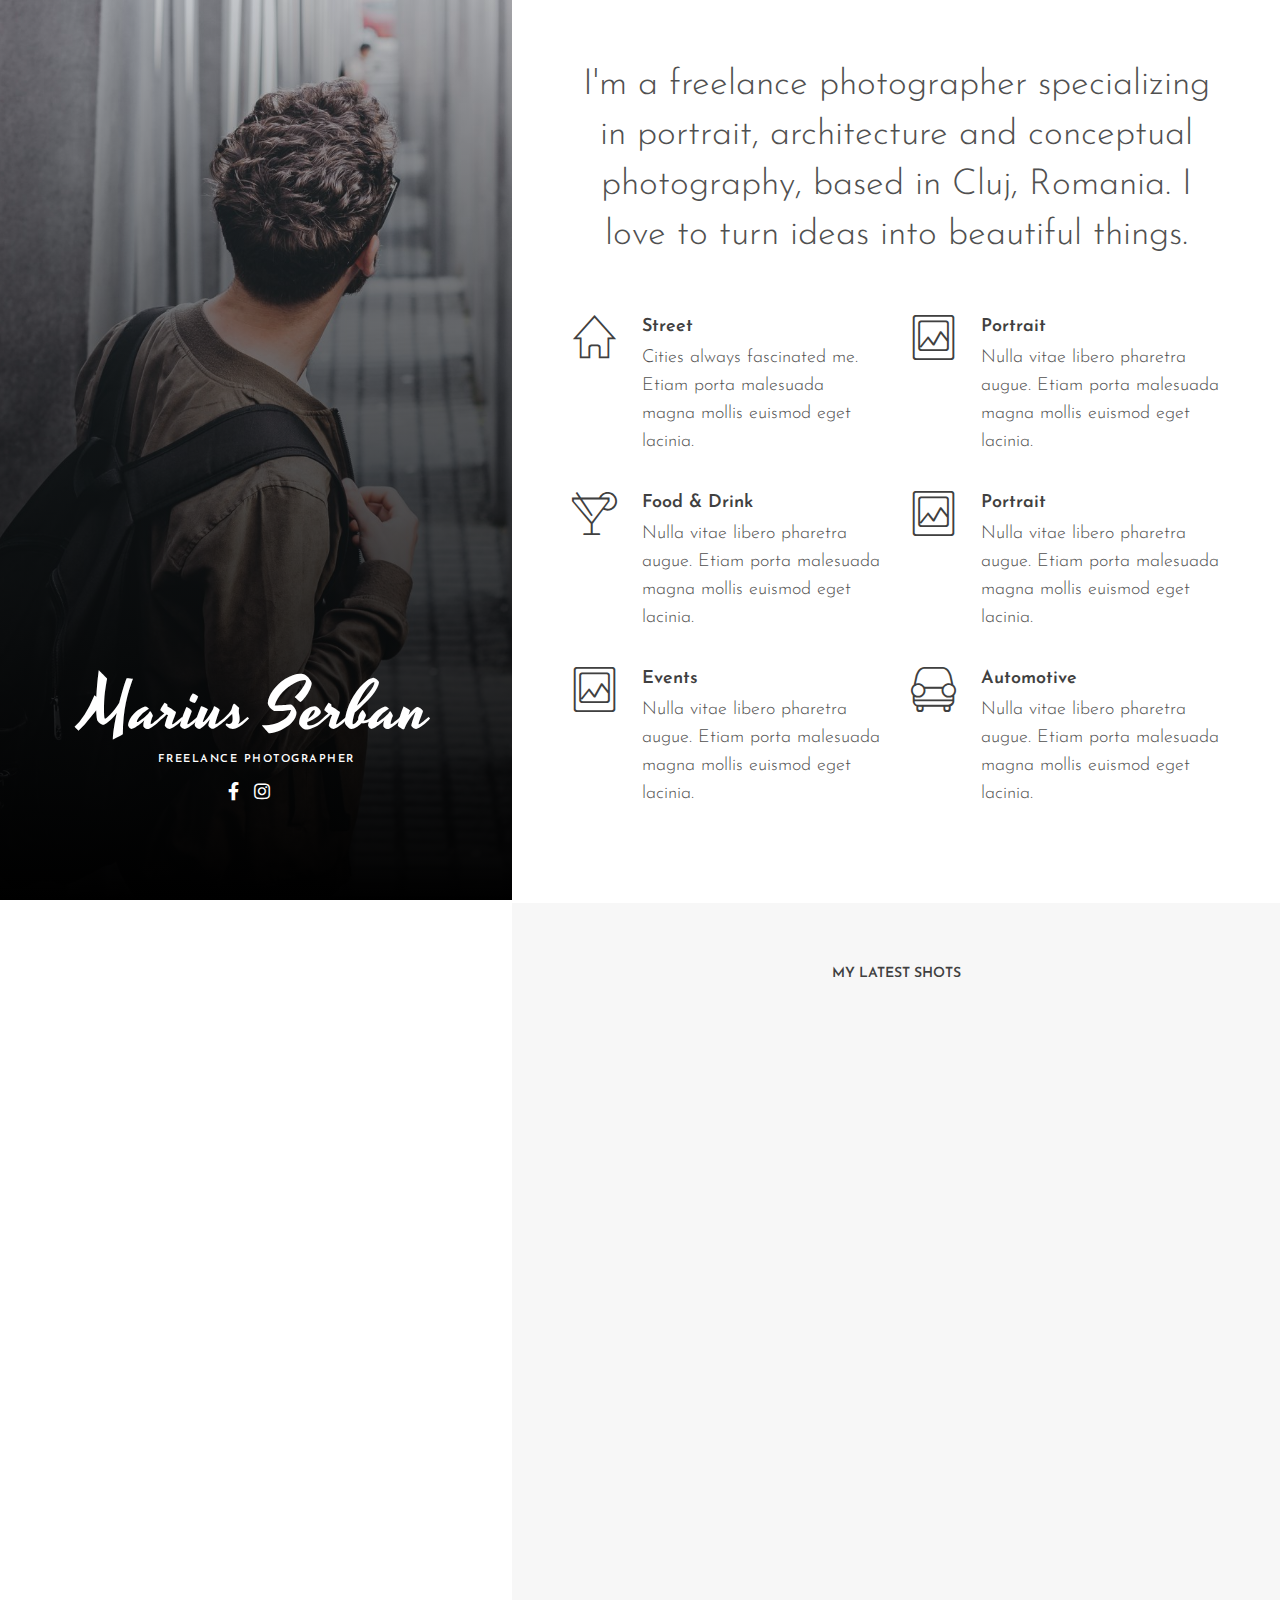
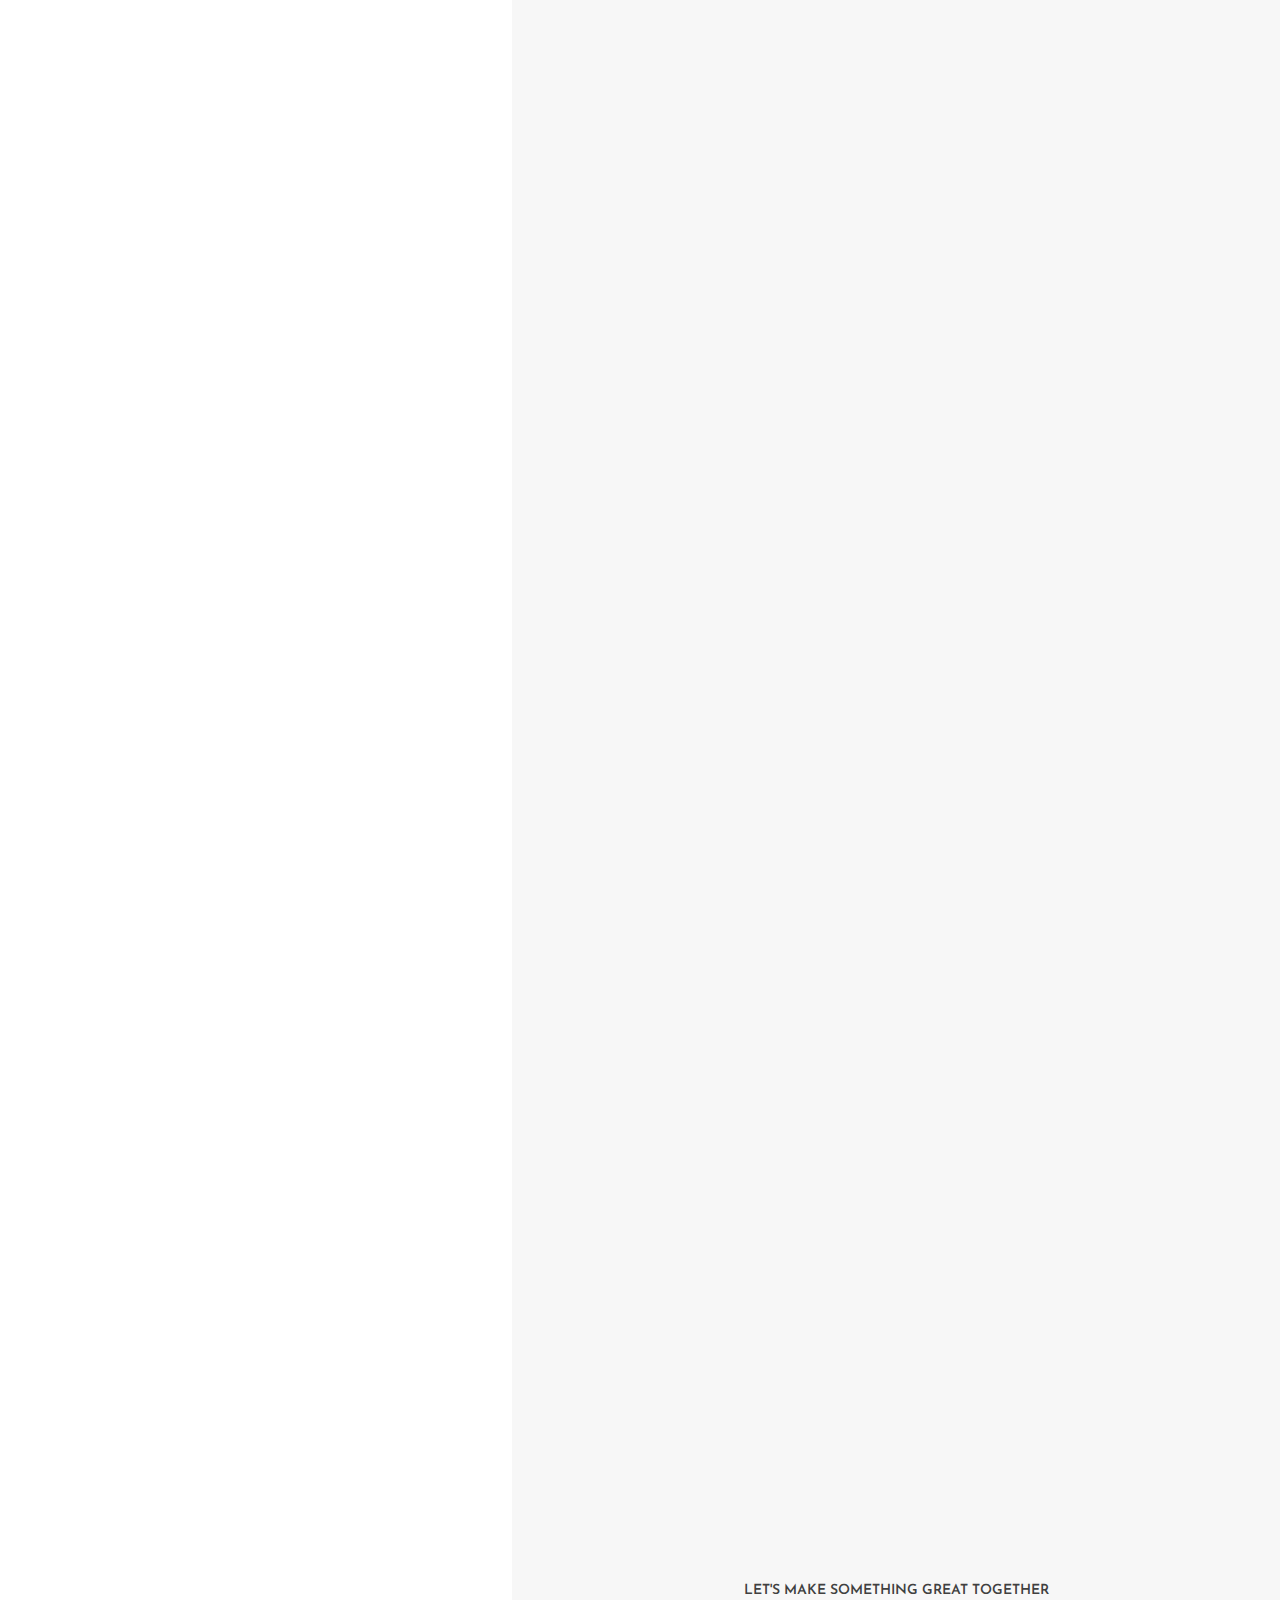
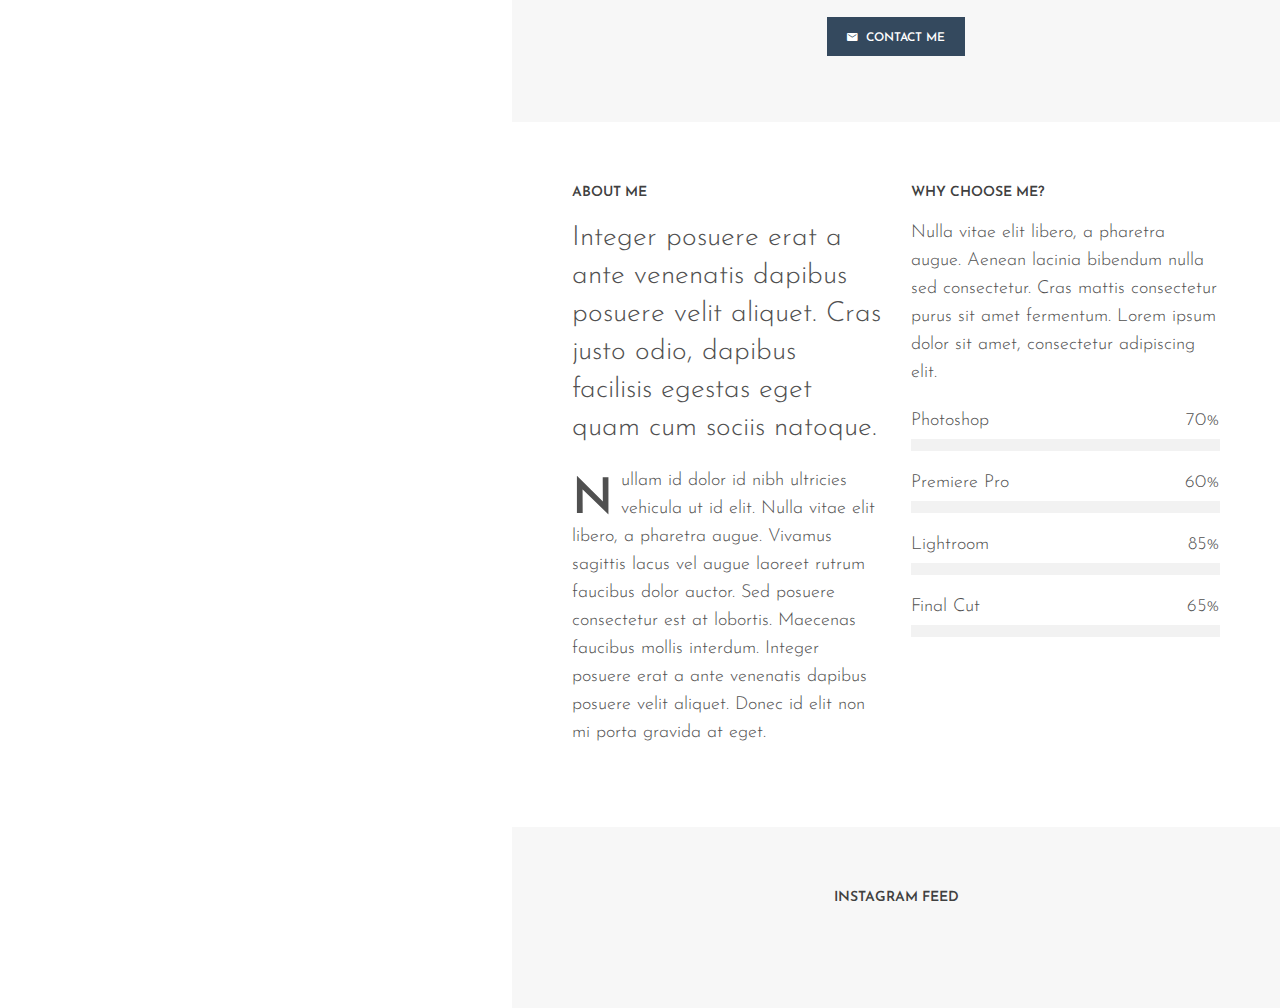
==== commit 370b0a7d: "no message" ====
--- a/index.html
+++ b/index.html
@@ -33,13 +33,13 @@
     <div class="light-wrapper">
       <div class="inner">
         <div class="hero text-center">
-          <p>I'm a freelance photographer specializing in portrait, nature and conceptual photography, based in Cluj, Romania. I love to turn ideas into beautiful things.</p>
+          <p>I'm a freelance photographer specializing in portrait, architecture and conceptual photography, based in Cluj, Romania. I love to turn ideas into beautiful things.</p>
         </div>
         <div class="row">
           <div class="col-sm-6">
             <div class="feature"><span class="icon icon-m"><i class="budicon-home"></i></span>
               <h4>Street</h4>
-              <p>Nulla vitae libero pharetra augue. Etiam porta malesuada magna mollis euismod eget lacinia.</p>
+              <p>Cities always fascinated me. Etiam porta malesuada magna mollis euismod eget lacinia.</p>
             </div>
           </div>
           <div class="col-sm-6">
@@ -83,131 +83,150 @@
             <div class="collage-image-wrapper">
               <div class="overlay"><a href="style/images/art/j1-full.jpg" class="lgitem" data-sub-html="#caption1"><img src="style/images/art/j1.jpg" style="width:675px; height:450px;" alt="" /></a>
                 <div id="caption1" class="hidden">
-                  <h3>Dapibus Mattis Magna</h3>
-                  <p>Maecenas faucibus mollis interdum.</p>
+                  <p>Berlin, Germany</p>
                 </div>
               </div>
             </div>
             <div class="collage-image-wrapper">
               <div class="overlay"><a href="style/images/art/j2-full.jpg" class="lgitem" data-sub-html="#caption2"><img src="style/images/art/j2.jpg" style="width:675px; height:450px;" alt="" /></a>
                 <div id="caption2" class="hidden">
-                  <h3>Nibh Sollicitudin Risus</h3>
-                  <p>Integer posuere erat a ante venenatis dapibus posuere velit aliquet.</p>
-                </div>
-              </div>
-            </div>
-            <div class="collage-image-wrapper">
-              <div class="overlay"><a href="style/images/art/j3-full.jpg" class="lgitem"><img src="style/images/art/j3.jpg" style="width:300px; height:450px;" alt="" /></a> </div>
+                  <p>Berlin, Germany</p>
+                </div>
+              </div>
+            </div>
+            <div class="collage-image-wrapper">
+              <div class="overlay"><a href="style/images/art/j3-full.jpg" class="lgitem" data-sub-html="#caption3"><img src="style/images/art/j3.jpg" style="width:300px; height:450px;" alt="" /></a>
+              <div id="caption3" class="hidden">
+                <p>Amsterdam, Netherlands</p>
+              </div>
+              </div>
             </div>
             <div class="collage-image-wrapper">
               <div class="overlay"><a href="style/images/art/j4-full.jpg" class="lgitem" data-sub-html="#caption4"><img src="style/images/art/j4.jpg" style="width:493px; height:450px;" alt="" /></a>
                 <div id="caption4" class="hidden">
-                  <h3>Nullam Cras Condimentum</h3>
+                  <p>Berlin, Germany</p>
                 </div>
               </div>
             </div>
             <div class="collage-image-wrapper">
               <div class="overlay"><a href="style/images/art/j5-full.jpg" class="lgitem" data-sub-html="#caption5"><img src="style/images/art/j5.jpg" style="width:675px; height:450px;" alt="" /></a>
                 <div id="caption5" class="hidden">
-                  <h3>Ullamcorper Bibendum Ultricies</h3>
-                  <p>Duis mollis, est non commodo luctus, nisi erat porttitor.</p>
-                </div>
-              </div>
-            </div>
-            <div class="collage-image-wrapper">
-              <div class="overlay"><a href="style/images/art/j6-full.jpg" class="lgitem"><img src="style/images/art/j6.jpg" style="width:622px; height:450px;" alt="" /></a> </div>
+                  <p>Berlin, Germany</p>
+                </div>
+              </div>
+            </div>
+            <div class="collage-image-wrapper">
+              <div class="overlay"><a href="style/images/art/j6-full.jpg" class="lgitem" data-sub-html="#caption6"><img src="style/images/art/j6.jpg" style="width:622px; height:450px;" alt="" /></a>
+              <div id="caption6" class="hidden">
+                <p>Berlin, Germany</p>
+              </div>
+            </div>
             </div>
             <div class="collage-image-wrapper">
               <div class="overlay"><a href="style/images/art/j7-full.jpg" class="lgitem" data-sub-html="#caption7"><img src="style/images/art/j7.jpg" style="width:320px; height:450px;" alt="" /></a>
                 <div id="caption7" class="hidden">
-                  <h3>Mollis Sit Bibendum</h3>
+                  <p>Berlin, Germany</p>
                 </div>
               </div>
             </div>
             <div class="collage-image-wrapper">
               <div class="overlay"><a href="style/images/art/j8-full.jpg" class="lgitem" data-sub-html="#caption8"><img src="style/images/art/j8.jpg" style="width:482px; height:450px;" alt="" /></a>
                 <div id="caption8" class="hidden">
-                  <h3>Malesuada Mollis Cras</h3>
-                </div>
-              </div>
-            </div>
-            <div class="collage-image-wrapper">
-              <div class="overlay"><a href="style/images/art/j9-full.jpg" class="lgitem"><img src="style/images/art/j9.jpg" style="width:598px; height:450px;" alt="" /></a> </div>
-            </div>
+                  <p>Berlin, Germany</p>
+                </div>
+              </div>
+            </div>
+            <div class="collage-image-wrapper">
+              <div class="overlay"><a href="style/images/art/j9-full.jpg" class="lgitem" data-sub-html="#caption9"><img src="style/images/art/j9.jpg" style="width:598px; height:450px;" alt="" /></a>
+              <div id="caption5" class="hidden">
+                <p>Berlin, Germany</p>
+              </div>
+            </div>
+          </div>
             <div class="collage-image-wrapper">
               <div class="overlay"><a href="style/images/art/j10-full.jpg" class="lgitem" data-sub-html="#caption10"><img src="style/images/art/j10.jpg" style="width:675px; height:450px;" alt="" /></a>
                 <div id="caption10" class="hidden">
-                  <h3>Malesuada Tellus Ridiculus</h3>
-                  <p>Duis mollis, est non commodo luctus, nisi erat porttitor ligula.</p>
+                  <p>Prague, Czech Republic</p>
                 </div>
               </div>
             </div>
             <div class="collage-image-wrapper">
               <div class="overlay"><a href="style/images/art/j11-full.jpg" class="lgitem" data-sub-html="#caption11"><img src="style/images/art/j11.jpg" style="width:675px; height:450px;" alt="" /></a>
                 <div id="caption11" class="hidden">
-                  <h3>Cursus Ligula Malesuada</h3>
-                </div>
-              </div>
-            </div>
-            <div class="collage-image-wrapper">
-              <div class="overlay"><a href="style/images/art/j12-full.jpg" class="lgitem"><img src="style/images/art/j12.jpg" style="width:680px; height:450px;" alt="" /></a> </div>
+                  <p>Prague, Czech Republic</p>
+                </div>
+              </div>
+            </div>
+            <div class="collage-image-wrapper">
+              <div class="overlay"><a href="style/images/art/j12-full.jpg" class="lgitem" data-sub-html="#caption12"><img src="style/images/art/j12.jpg" style="width:680px; height:450px;" alt="" /></a>
+                <div id="caption12" class="hidden">
+                  <p>Prague, Czech Republic</p>
+                </div>
+            </div>
             </div>
             <div class="collage-image-wrapper">
               <div class="overlay"><a href="style/images/art/j13-full.jpg" class="lgitem" data-sub-html="#caption13"><img src="style/images/art/j13.jpg" style="width:675px; height:450px;" alt="" /></a>
                 <div id="caption13" class="hidden">
-                  <h3>Mollis Vulputate Lorem</h3>
+                  <p>Brussels, Belgium</p>
                 </div>
               </div>
             </div>
             <div class="collage-image-wrapper">
               <div class="overlay"><a href="style/images/art/j14-full.jpg" class="lgitem" data-sub-html="#caption14"><img src="style/images/art/j14.jpg" style="width:300px; height:450px;" alt="" /></a>
                 <div id="caption14" class="hidden">
-                  <h3>Ligula Ullamcorper Fusce</h3>
+                  <p>Prague, Czech Republic</p>
                 </div>
               </div>
             </div>
             <div class="collage-image-wrapper">
               <div class="overlay"><a href="style/images/art/j15-full.jpg" class="lgitem" data-sub-html="#caption15"><img src="style/images/art/j15.jpg" style="width:675px; height:450px;" alt="" /></a>
                 <div id="caption15" class="hidden">
-                  <h3>Tellus Consectetur Bibendum</h3>
-                </div>
-              </div>
-            </div>
-            <div class="collage-image-wrapper">
-              <div class="overlay"><a href="style/images/art/j16-full.jpg" class="lgitem"><img src="style/images/art/j16.jpg" style="width:299px; height:450px;" alt="" /></a> </div>
+                  <p>Brussels, Belgium</p>
+                </div>
+              </div>
+            </div>
+            <div class="collage-image-wrapper">
+              <div class="overlay"><a href="style/images/art/j16-full.jpg" class="lgitem" data-sub-html="#caption16"><img src="style/images/art/j16.jpg" style="width:299px; height:450px;" alt="" /></a>
+                <div id="caption16" class="hidden">
+                  <p>Prague, Czech Republic</p>
+                </div>
+              </div>
             </div>
             <div class="collage-image-wrapper">
               <div class="overlay"><a href="style/images/art/j17-full.jpg" class="lgitem" data-sub-html="#caption17"><img src="style/images/art/j17.jpg" style="width:542px; height:450px;" alt="" /></a>
                 <div id="caption17" class="hidden">
-                  <h3>Ipsum Pellentesque Lorem Adipiscing</h3>
-                  <p>Fusce dapibus, tellus ac cursus commodo, tortor mauris.</p>
+                  <p>Brussels, Belgium</p>
                 </div>
               </div>
             </div>
             <div class="collage-image-wrapper">
               <div class="overlay"><a href="style/images/art/j18-full.jpg" class="lgitem" data-sub-html="#caption18"><img src="style/images/art/j18.jpg" style="width:344px; height:450px;" alt="" /></a>
                 <div id="caption18" class="hidden">
-                  <h3>Condimentum Malesuada Ridiculus</h3>
+                  <p>Brussels, Belgium</p>
                 </div>
               </div>
             </div>
             <div class="collage-image-wrapper">
               <div class="overlay"><a href="style/images/art/j19-full.jpg" class="lgitem" data-sub-html="#caption19"><img src="style/images/art/j19.jpg" style="width:559px; height:450px;" alt="" /></a>
                 <div id="caption19" class="hidden">
-                  <h3>Cras Quam Venenatis</h3>
+                  <p>Brussels, Belgium</p>
                 </div>
               </div>
             </div>
             <div class="collage-image-wrapper">
               <div class="overlay"><a href="style/images/art/j20-full.jpg" class="lgitem" data-sub-html="#caption20"><img src="style/images/art/j20.jpg" style="width:308px; height:450px;" alt="" /></a>
                 <div id="caption20" class="hidden">
-                  <h3>Venenatis Pharetra Commodo</h3>
-                </div>
-              </div>
-            </div>
-            <div class="collage-image-wrapper">
-              <div class="overlay"><a href="style/images/art/j21-full.jpg" class="lgitem"><img src="style/images/art/j21.jpg" style="width:639px; height:450px;" alt="" /></a> </div>
-            </div>
+                  <p>Brussels, Belgium</p>
+                </div>
+              </div>
+            </div>
+            <div class="collage-image-wrapper">
+              <div class="overlay"><a href="style/images/art/j21-full.jpg" class="lgitem" data-sub-html="#caption21"><img src="style/images/art/j21.jpg" style="width:639px; height:450px;" alt="" /></a>
+                <div id="caption21" class="hidden">
+                  <p>Berlin, Germany</p>
+                </div>
+              </div>
+            </div> 
           </div>
         </div>
         <div class="divide40"></div>
@@ -309,7 +328,7 @@
                 </div>
               </li>
               <li>
-                <p> <span>65%</span></p>
+                <p>Final Cut <span>65%</span></p>
                 <div class="progress plain green">
                   <div class="bar" data-width="65"></div>
                 </div>
--- a/style/css/color/orange.css
+++ b/style/css/color/orange.css
@@ -84,9 +84,14 @@
 .vanilla-form input[type="checkbox"] + span::after {
     border: 0 solid #34495e;
 }
-.social li a:hover {
-    color: #34495e !important;
+.social li i.fa-facebook-f:hover {
+    color: #3b5999 !important;
 }
+
+.social li i:fa-instagram {
+    color: #e4405f !important;
+}
+
 .lg-outer .lg-thumb-item.active,
 .lg-outer .lg-thumb-item.active:hover {
     border-color: #34495e
